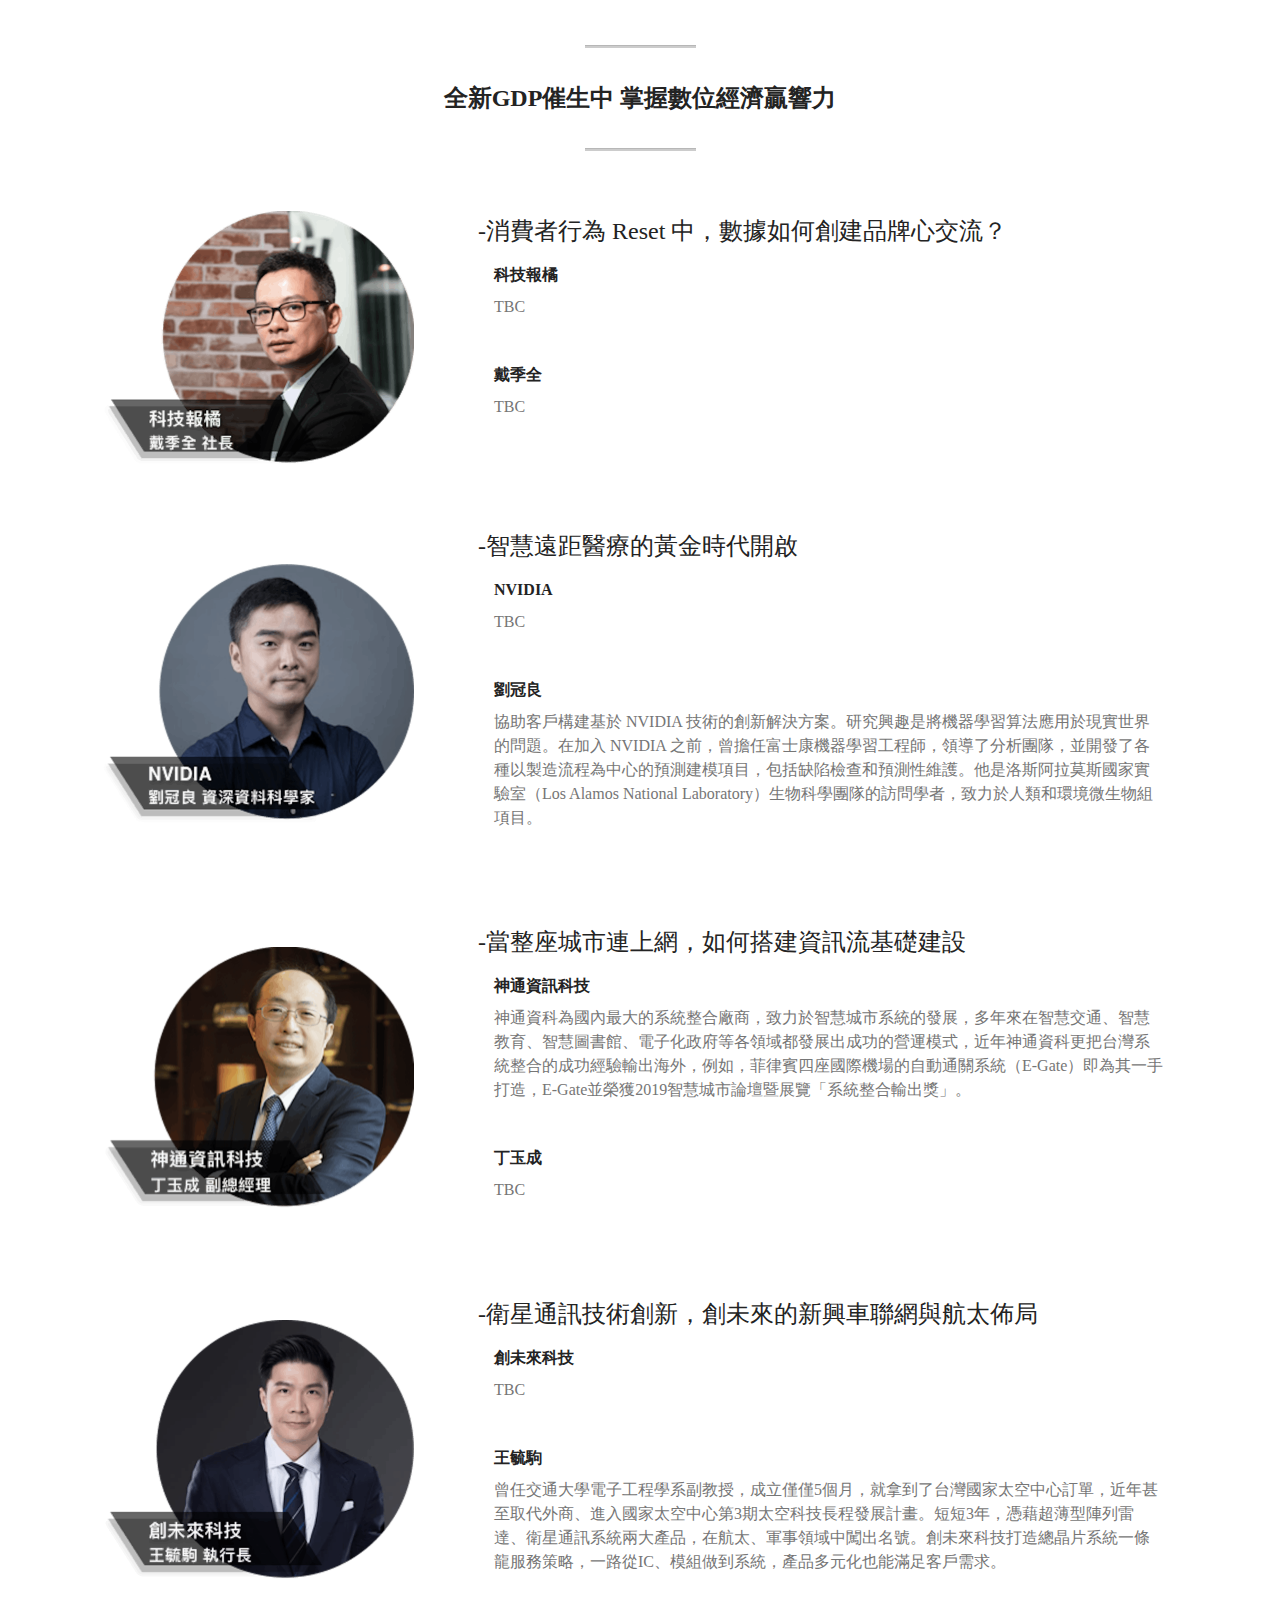
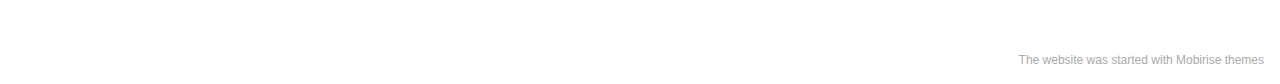
==== page2.html @ 88f6dbd6 "Add files via upload" ====
<!DOCTYPE html>
<html  >
<head>
  <!-- Site made with Mobirise Website Builder v5.2.0, https://mobirise.com -->
  <meta charset="UTF-8">
  <meta http-equiv="X-UA-Compatible" content="IE=edge">
  <meta name="generator" content="Mobirise v5.2.0, mobirise.com">
  <meta name="viewport" content="width=device-width, initial-scale=1, minimum-scale=1">
  <link rel="shortcut icon" href="assets/images/logo5.png" type="image/x-icon">
  <meta name="description" content="Site Creator Description">
  
  
  <title>出席講者</title>
  <link rel="stylesheet" href="assets/web/assets/mobirise-icons/mobirise-icons.css">
  <link rel="stylesheet" href="assets/bootstrap/css/bootstrap.min.css">
  <link rel="stylesheet" href="assets/bootstrap/css/bootstrap-grid.min.css">
  <link rel="stylesheet" href="assets/bootstrap/css/bootstrap-reboot.min.css">
  <link rel="stylesheet" href="assets/tether/tether.min.css">
  <link rel="stylesheet" href="assets/theme/css/style.css">
  <link href="assets/fonts/style.css" rel="stylesheet">
  <link rel="preload" as="style" href="assets/mobirise/css/mbr-additional.css"><link rel="stylesheet" href="assets/mobirise/css/mbr-additional.css" type="text/css">
  
  
  
  
</head>
<body>
  
  <section class="mbr-section article content9 cid-sx3MDpWF2F" id="content9-1g">
    
     

    <div class="container">
        <div class="inner-container" style="width: 100%;">
            <hr class="line" style="width: 10%;">
            <div class="section-text align-center mbr-fonts-style display-5"><strong>全新GDP催生中 </strong><strong>掌握數位經濟贏響力</strong></div>
            <hr class="line" style="width: 10%;">
        </div>
        </div>
</section>

<section class="features11 cid-sx3MDWb68j" id="features11-1h">

    

    

    <div class="container">   
        <div class="col-md-12">
            <div class="media-container-row">
                <div class="mbr-figure m-auto" style="width: 35%;">
                    <img src="assets/images/new-628x510.png" alt="Mobirise" title="">
                </div>
                <div class=" align-left aside-content">
                    <h2 class="mbr-title pt-2 mbr-fonts-style display-5">-消費者行為 Reset 中，數據如何創建品牌心交流？<br></h2>
                    <div class="mbr-section-text">
                        
                    </div>

                    <div class="block-content">
                        <div class="card p-3 pr-3">
                            <div class="media">
                                     
                                <div class="media-body">
                                    <h4 class="card-title mbr-fonts-style display-7"><strong>
                                        科技報橘</strong></h4>
                                </div>
                            </div>                

                            <div class="card-box">
                                <p class="block-text mbr-fonts-style display-7">TBC</p>
                            </div>
                        </div>

                        <div class="card p-3 pr-3">
                            <div class="media">
                                     
                                <div class="media-body">
                                    <h4 class="card-title mbr-fonts-style display-7"><strong>
                                        戴季全</strong></h4>
                                </div>
                            </div>                

                            <div class="card-box">
                                <p class="block-text mbr-fonts-style display-7">TBC
                                </p>
                            </div>
                        </div>
                    </div>
                </div>
            </div>
        </div> 
    </div>          
</section>

<section class="features11 cid-sx3N1kzjcY" id="features11-1i">

    

    

    <div class="container">   
        <div class="col-md-12">
            <div class="media-container-row">
                <div class="mbr-figure m-auto" style="width: 35%;">
                    <img src="assets/images/nvidia-new-628x520.png" alt="Mobirise" title="">
                </div>
                <div class=" align-left aside-content">
                    <h2 class="mbr-title pt-2 mbr-fonts-style display-5">-智慧遠距醫療的黃金時代開啟<br></h2>
                    <div class="mbr-section-text">
                        
                    </div>

                    <div class="block-content">
                        <div class="card p-3 pr-3">
                            <div class="media">
                                     
                                <div class="media-body">
                                    <h4 class="card-title mbr-fonts-style display-7"><strong>
                                        NVIDIA</strong></h4>
                                </div>
                            </div>                

                            <div class="card-box">
                                <p class="block-text mbr-fonts-style display-7">
                                   TBC 
                                </p>
                            </div>
                        </div>

                        <div class="card p-3 pr-3">
                            <div class="media">
                                     
                                <div class="media-body">
                                    <h4 class="card-title mbr-fonts-style display-7"><strong>
                                        劉冠良</strong></h4>
                                </div>
                            </div>                

                            <div class="card-box">
                                <p class="block-text mbr-fonts-style display-7">協助客戶構建基於 NVIDIA 技術的創新解決方案。研究興趣是將機器學習算法應用於現實世界的問題。在加入 NVIDIA 之前，曾擔任富士康機器學習工程師，領導了分析團隊，並開發了各種以製造流程為中心的預測建模項目，包括缺陷檢查和預測性維護。他是洛斯阿拉莫斯國家實驗室（Los Alamos National Laboratory）生物科學團隊的訪問學者，致力於人類和環境微生物組項目。
                                </p>
                            </div>
                        </div>
                    </div>
                </div>
            </div>
        </div> 
    </div>          
</section>

<section class="features11 cid-sx4oMm3Phi" id="features11-1q">

    

    

    <div class="container">   
        <div class="col-md-12">
            <div class="media-container-row">
                <div class="mbr-figure m-auto" style="width: 35%;">
                    <img src="assets/images/new-628x525.png" alt="Mobirise" title="">
                </div>
                <div class=" align-left aside-content">
                    <h2 class="mbr-title pt-2 mbr-fonts-style display-5">-當整座城市連上網，如何搭建資訊流基礎建設<br></h2>
                    <div class="mbr-section-text">
                        
                    </div>

                    <div class="block-content">
                        <div class="card p-3 pr-3">
                            <div class="media">
                                     
                                <div class="media-body">
                                    <h4 class="card-title mbr-fonts-style display-7"><strong>
                                        神通資訊科技</strong></h4>
                                </div>
                            </div>                

                            <div class="card-box">
                                <p class="block-text mbr-fonts-style display-7">
                                   神通資科為國內最大的系統整合廠商，致力於智慧城市系統的發展，多年來在智慧交通、智慧教育、智慧圖書館、電子化政府等各領域都發展出成功的營運模式，近年神通資科更把台灣系統整合的成功經驗輸出海外，例如，菲律賓四座國際機場的自動通關系統（E-Gate）即為其一手打造，E-Gate並榮獲2019智慧城市論壇暨展覽「系統整合輸出獎」。 
                                </p>
                            </div>
                        </div>

                        <div class="card p-3 pr-3">
                            <div class="media">
                                     
                                <div class="media-body">
                                    <h4 class="card-title mbr-fonts-style display-7"><strong>
                                        丁玉成</strong></h4>
                                </div>
                            </div>                

                            <div class="card-box">
                                <p class="block-text mbr-fonts-style display-7">TBC</p>
                            </div>
                        </div>
                    </div>
                </div>
            </div>
        </div> 
    </div>          
</section>

<section class="features11 cid-sx4oMMRqTe" id="features11-1r">

    

    

    <div class="container">   
        <div class="col-md-12">
            <div class="media-container-row">
                <div class="mbr-figure m-auto" style="width: 35%;">
                    <img src="assets/images/-new-628x519.png" alt="Mobirise" title="">
                </div>
                <div class=" align-left aside-content">
                    <h2 class="mbr-title pt-2 mbr-fonts-style display-5">-衛星通訊技術創新，創未來的新興車聯網與航太佈局<br></h2>
                    <div class="mbr-section-text">
                        
                    </div>

                    <div class="block-content">
                        <div class="card p-3 pr-3">
                            <div class="media">
                                     
                                <div class="media-body">
                                    <h4 class="card-title mbr-fonts-style display-7"><strong>
                                        創未來科技</strong></h4>
                                </div>
                            </div>                

                            <div class="card-box">
                                <p class="block-text mbr-fonts-style display-7">
                                   TBC</p>
                            </div>
                        </div>

                        <div class="card p-3 pr-3">
                            <div class="media">
                                     
                                <div class="media-body">
                                    <h4 class="card-title mbr-fonts-style display-7"><strong>
                                        王毓駒</strong></h4>
                                </div>
                            </div>                

                            <div class="card-box">
                                <p class="block-text mbr-fonts-style display-7">曾任交通大學電子工程學系副教授，成立僅僅5個月，就拿到了台灣國家太空中心訂單，近年甚至取代外商、進入國家太空中心第3期太空科技長程發展計畫。短短3年，憑藉超薄型陣列雷達、衛星通訊系統兩大產品，在航太、軍事領域中闖出名號。創未來科技打造總晶片系統一條龍服務策略，一路從IC、模組做到系統，產品多元化也能滿足客戶需求。
                                </p>
                            </div>
                        </div>
                    </div>
                </div>
            </div>
        </div> 
    </div>          
</section><section style="background-color: #fff; font-family: -apple-system, BlinkMacSystemFont, 'Segoe UI', 'Roboto', 'Helvetica Neue', Arial, sans-serif; color:#aaa; font-size:12px; padding: 0; align-items: center; display: flex;"><a href="https://mobirise.site/x" style="flex: 1 1; height: 3rem; padding-left: 1rem;"></a><p style="flex: 0 0 auto; margin:0; padding-right:1rem;"><a href="https://mobirise.site/r" style="color:#aaa;">The website</a> was started with Mobirise themes</p></section><script src="assets/web/assets/jquery/jquery.min.js"></script>  <script src="assets/popper/popper.min.js"></script>  <script src="assets/bootstrap/js/bootstrap.min.js"></script>  <script src="assets/tether/tether.min.js"></script>  <script src="assets/smoothscroll/smooth-scroll.js"></script>  <script src="assets/theme/js/script.js"></script>  
  
  
</body>
</html>
---- assets/web/assets/mobirise-icons/mobirise-icons.css ----
@font-face {
  font-family: 'MobiriseIcons';
  src:  url('mobirise-icons.eot?spat4u');
  src:  url('mobirise-icons.eot?spat4u#iefix') format('embedded-opentype'),
    url('mobirise-icons.ttf?spat4u') format('truetype'),
    url('mobirise-icons.woff?spat4u') format('woff'),
    url('mobirise-icons.svg?spat4u#MobiriseIcons') format('svg');
  font-weight: normal;
  font-style: normal;
  font-display: swap;
}

[class^="mbri-"], [class*=" mbri-"] {
  /* use !important to prevent issues with browser extensions that change fonts */
  font-family: MobiriseIcons !important;
  speak: none;
  font-style: normal;
  font-weight: normal;
  font-variant: normal;
  text-transform: none;
  line-height: 1;

  /* Better Font Rendering =========== */
  -webkit-font-smoothing: antialiased;
  -moz-osx-font-smoothing: grayscale;
}

.mbri-add-submenu:before {
  content: "\e900";
}
.mbri-alert:before {
  content: "\e901";
}
.mbri-align-center:before {
  content: "\e902";
}
.mbri-align-justify:before {
  content: "\e903";
}
.mbri-align-left:before {
  content: "\e904";
}
.mbri-align-right:before {
  content: "\e905";
}
.mbri-android:before {
  content: "\e906";
}
.mbri-apple:before {
  content: "\e907";
}
.mbri-arrow-down:before {
  content: "\e908";
}
.mbri-arrow-next:before {
  content: "\e909";
}
.mbri-arrow-prev:before {
  content: "\e90a";
}
.mbri-arrow-up:before {
  content: "\e90b";
}
.mbri-bold:before {
  content: "\e90c";
}
.mbri-bookmark:before {
  content: "\e90d";
}
.mbri-bootstrap:before {
  content: "\e90e";
}
.mbri-briefcase:before {
  content: "\e90f";
}
.mbri-browse:before {
  content: "\e910";
}
.mbri-bulleted-list:before {
  content: "\e911";
}
.mbri-calendar:before {
  content: "\e912";
}
.mbri-camera:before {
  content: "\e913";
}
.mbri-cart-add:before {
  content: "\e914";
}
.mbri-cart-full:before {
  content: "\e915";
}
.mbri-cash:before {
  content: "\e916";
}
.mbri-change-style:before {
  content: "\e917";
}
.mbri-chat:before {
  content: "\e918";
}
.mbri-clock:before {
  content: "\e919";
}
.mbri-close:before {
  content: "\e91a";
}
.mbri-cloud:before {
  content: "\e91b";
}
.mbri-code:before {
  content: "\e91c";
}
.mbri-contact-form:before {
  content: "\e91d";
}
.mbri-credit-card:before {
  content: "\e91e";
}
.mbri-cursor-click:before {
  content: "\e91f";
}
.mbri-cust-feedback:before {
  content: "\e920";
}
.mbri-database:before {
  content: "\e921";
}
.mbri-delivery:before {
  content: "\e922";
}
.mbri-desktop:before {
  content: "\e923";
}
.mbri-devices:before {
  content: "\e924";
}
.mbri-down:before {
  content: "\e925";
}
.mbri-download:before {
  content: "\e989";
}
.mbri-drag-n-drop:before {
  content: "\e927";
}
.mbri-drag-n-drop2:before {
  content: "\e928";
}
.mbri-edit:before {
  content: "\e929";
}
.mbri-edit2:before {
  content: "\e92a";
}
.mbri-error:before {
  content: "\e92b";
}
.mbri-extension:before {
  content: "\e92c";
}
.mbri-features:before {
  content: "\e92d";
}
.mbri-file:before {
  content: "\e92e";
}
.mbri-flag:before {
  content: "\e92f";
}
.mbri-folder:before {
  content: "\e930";
}
.mbri-gift:before {
  content: "\e931";
}
.mbri-github:before {
  content: "\e932";
}
.mbri-globe:before {
  content: "\e933";
}
.mbri-globe-2:before {
  content: "\e934";
}
.mbri-growing-chart:before {
  content: "\e935";
}
.mbri-hearth:before {
  content: "\e936";
}
.mbri-help:before {
  content: "\e937";
}
.mbri-home:before {
  content: "\e938";
}
.mbri-hot-cup:before {
  content: "\e939";
}
.mbri-idea:before {
  content: "\e93a";
}
.mbri-image-gallery:before {
  content: "\e93b";
}
.mbri-image-slider:before {
  content: "\e93c";
}
.mbri-info:before {
  content: "\e93d";
}
.mbri-italic:before {
  content: "\e93e";
}
.mbri-key:before {
  content: "\e93f";
}
.mbri-laptop:before {
  content: "\e940";
}
.mbri-layers:before {
  content: "\e941";
}
.mbri-left-right:before {
  content: "\e942";
}
.mbri-left:before {
  content: "\e943";
}
.mbri-letter:before {
  content: "\e944";
}
.mbri-like:before {
  content: "\e945";
}
.mbri-link:before {
  content: "\e946";
}
.mbri-lock:before {
  content: "\e947";
}
.mbri-login:before {
  content: "\e948";
}
.mbri-logout:before {
  content: "\e949";
}
.mbri-magic-stick:before {
  content: "\e94a";
}
.mbri-map-pin:before {
  content: "\e94b";
}
.mbri-menu:before {
  content: "\e94c";
}
.mbri-mobile:before {
  content: "\e94d";
}
.mbri-mobile2:before {
  content: "\e94e";
}
.mbri-mobirise:before {
  content: "\e94f";
}
.mbri-more-horizontal:before {
  content: "\e950";
}
.mbri-more-vertical:before {
  content: "\e951";
}
.mbri-music:before {
  content: "\e952";
}
.mbri-new-file:before {
  content: "\e953";
}
.mbri-numbered-list:before {
  content: "\e954";
}
.mbri-opened-folder:before {
  content: "\e955";
}
.mbri-pages:before {
  content: "\e956";
}
.mbri-paper-plane:before {
  content: "\e957";
}
.mbri-paperclip:before {
  content: "\e958";
}
.mbri-photo:before {
  content: "\e959";
}
.mbri-photos:before {
  content: "\e95a";
}
.mbri-pin:before {
  content: "\e95b";
}
.mbri-play:before {
  content: "\e95c";
}
.mbri-plus:before {
  content: "\e95d";
}
.mbri-preview:before {
  content: "\e95e";
}
.mbri-print:before {
  content: "\e95f";
}
.mbri-protect:before {
  content: "\e960";
}
.mbri-question:before {
  content: "\e961";
}
.mbri-quote-left:before {
  content: "\e962";
}
.mbri-quote-right:before {
  content: "\e963";
}
.mbri-refresh:before {
  content: "\e964";
}
.mbri-responsive:before {
  content: "\e965";
}
.mbri-right:before {
  content: "\e966";
}
.mbri-rocket:before {
  content: "\e967";
}
.mbri-sad-face:before {
  content: "\e968";
}
.mbri-sale:before {
  content: "\e969";
}
.mbri-save:before {
  content: "\e96a";
}
.mbri-search:before {
  content: "\e96b";
}
.mbri-setting:before {
  content: "\e96c";
}
.mbri-setting2:before {
  content: "\e96d";
}
.mbri-setting3:before {
  content: "\e96e";
}
.mbri-share:before {
  content: "\e96f";
}
.mbri-shopping-bag:before {
  content: "\e970";
}
.mbri-shopping-basket:before {
  content: "\e971";
}
.mbri-shopping-cart:before {
  content: "\e972";
}
.mbri-sites:before {
  content: "\e973";
}
.mbri-smile-face:before {
  content: "\e974";
}
.mbri-speed:before {
  content: "\e975";
}
.mbri-star:before {
  content: "\e976";
}
.mbri-success:before {
  content: "\e977";
}
.mbri-sun:before {
  content: "\e978";
}
.mbri-sun2:before {
  content: "\e979";
}
.mbri-tablet:before {
  content: "\e97a";
}
.mbri-tablet-vertical:before {
  content: "\e97b";
}
.mbri-target:before {
  content: "\e97c";
}
.mbri-timer:before {
  content: "\e97d";
}
.mbri-to-ftp:before {
  content: "\e97e";
}
.mbri-to-local-drive:before {
  content: "\e97f";
}
.mbri-touch-swipe:before {
  content: "\e980";
}
.mbri-touch:before {
  content: "\e981";
}
.mbri-trash:before {
  content: "\e982";
}
.mbri-underline:before {
  content: "\e983";
}
.mbri-unlink:before {
  content: "\e984";
}
.mbri-unlock:before {
  content: "\e985";
}
.mbri-up-down:before {
  content: "\e986";
}
.mbri-up:before {
  content: "\e987";
}
.mbri-update:before {
  content: "\e988";
}
.mbri-upload:before {
 content: "\e926"; 
}
.mbri-user:before {
  content: "\e98a";
}
.mbri-user2:before {
  content: "\e98b";
}
.mbri-users:before {
  content: "\e98c";
}
.mbri-video:before {
  content: "\e98d";
}
.mbri-video-play:before {
  content: "\e98e";
}
.mbri-watch:before {
  content: "\e98f";
}
.mbri-website-theme:before {
  content: "\e990";
}
.mbri-wifi:before {
  content: "\e991";
}
.mbri-windows:before {
  content: "\e992";
}
.mbri-zoom-out:before {
  content: "\e993";
}
.mbri-redo:before {
  content: "\e994";
}
.mbri-undo:before {
  content: "\e995";
}
---- assets/theme/css/style.css ----
/*!
 * Mobirise v4 theme (https://mobirise.com/)
 * Copyright 2017 Mobirise
 */
section {
  background-color: #eeeeee;
}

.form-control:focus {
  box-shadow: none;
}

:focus {
  outline: none;
}

body {
  font-style: normal;
  line-height: 1.5;
}

section,
.container,
.container-fluid {
  position: relative;
  word-wrap: break-word;
}

a.mbr-iconfont:hover {
  text-decoration: none;
}

.article .lead p,
.article .lead ul,
.article .lead ol,
.article .lead pre,
.article .lead blockquote {
  margin-bottom: 0;
}

ul,
ol,
pre,
blockquote {
  margin-bottom: 2.3125rem;
}

pre {
  background: #f4f4f4;
  padding: 10px 24px;
  white-space: pre-wrap;
}

.inactive {
  -webkit-user-select: none;
  -moz-user-select: none;
  -ms-user-select: none;
  user-select: none;
  pointer-events: none;
  -webkit-user-drag: none;
  user-drag: none;
}

.mbr-section__comments .row {
  justify-content: center;
  -webkit-justify-content: center;
}

a {
  font-style: normal;
  font-weight: 400;
  cursor: pointer;
}

a, a:hover {
  text-decoration: none;
}

figure {
  margin-bottom: 0;
}

body {
  color: #232323;
}

h1,
h2,
h3,
h4,
h5,
h6,
.h1,
.h2,
.h3,
.h4,
.h5,
.h6,
.display-1,
.display-2,
.display-3,
.display-4 {
  line-height: 1;
  word-break: break-word;
  word-wrap: break-word;
}

.mbr-section-title {
  font-style: normal;
  line-height: 1.2;
}

.mbr-section-subtitle {
  line-height: 1.3;
}

.mbr-text {
  font-style: normal;
  line-height: 1.6;
}

b,
strong {
  font-weight: bold;
}

blockquote {
  padding: 10px 0 10px 20px;
  position: relative;
  border-left: 2px solid;
  border-color: #ff3366;
}

input:-webkit-autofill, input:-webkit-autofill:hover, input:-webkit-autofill:focus, input:-webkit-autofill:active {
  transition-delay: 9999s;
  transition-property: background-color, color;
}

textarea[type='hidden'] {
  display: none;
}

body {
  position: relative;
}

section {
  background-position: 50% 50%;
  background-repeat: no-repeat;
  background-size: cover;
}

section .mbr-background-video,
section .mbr-background-video-preview {
  position: absolute;
  bottom: 0;
  left: 0;
  right: 0;
  top: 0;
}

.hidden {
  visibility: hidden;
}

.mbr-z-index20 {
  z-index: 20;
}

/*! Base colors */
.mbr-white {
  color: #ffffff;
}

.mbr-black {
  color: #000000;
}

.mbr-bg-white {
  background-color: #ffffff;
}

.mbr-bg-black {
  background-color: #000000;
}

/*! Text-aligns */
.align-left {
  text-align: left;
}

.align-center {
  text-align: center;
}

.align-right {
  text-align: right;
}

@media (max-width: 767px) {
  .align-left,
  .align-center,
  .align-right,
  .mbr-section-btn,
  .mbr-section-title {
    text-align: center;
  }
}

/*! Font-weight  */
.mbr-light {
  font-weight: 300;
}

.mbr-regular {
  font-weight: 400;
}

.mbr-semibold {
  font-weight: 500;
}

.mbr-bold {
  font-weight: 700;
}

/*! Media  */
.media-size-item {
  -moz-flex: 1 1 auto;
  -o-flex: 1 1 auto;
  flex: 1 1 auto;
}

.media-content {
  flex-basis: 100%;
}

.media-container-row {
  display: flex;
  flex-direction: row;
  flex-wrap: wrap;
  justify-content: center;
  align-content: center;
  align-items: start;
}

.media-container-row .media-size-item {
  width: 400px;
}

.media-container-column {
  display: flex;
  flex-direction: column;
  flex-wrap: wrap;
  justify-content: center;
  align-content: center;
  align-items: stretch;
}

.media-container-column > * {
  width: 100%;
}

@media (min-width: 992px) {
  .media-container-row {
    flex-wrap: nowrap;
  }
}

figure {
  overflow: hidden;
}

figure[mbr-media-size] {
  transition: width 0.1s;
}

.mbr-figure img,
.mbr-figure iframe {
  display: block;
  width: 100%;
}

.card {
  background-color: transparent;
  border: none;
}

.card-box {
  width: 100%;
}

.card-img {
  text-align: center;
  flex-shrink: 0;
  -webkit-flex-shrink: 0;
}

.media {
  max-width: 100%;
  margin: 0 auto;
}

.mbr-figure {
  -ms-grid-row-align: center;
  align-self: center;
}

.media-container > div {
  max-width: 100%;
}

.mbr-figure img,
.card-img img {
  width: 100%;
}

@media (max-width: 991px) {
  .media-size-item {
    width: auto !important;
  }
  .media {
    width: auto;
  }
  .mbr-figure {
    width: 100% !important;
  }
}

/*! Buttons */
.btn {
  font-weight: 500;
  border-width: 2px;
  font-style: normal;
  letter-spacing: 1px;
  margin: .4rem .8rem;
  white-space: normal;
  transition: all .3s ease-in-out;
  display: inline-flex;
  align-items: center;
  justify-content: center;
  word-break: break-word;
  -webkit-align-items: center;
  -webkit-justify-content: center;
  display: -webkit-inline-flex;
}

.btn-sm {
  font-weight: 500;
  letter-spacing: 1px;
  transition: all .3s ease-in-out;
}

.btn-md {
  font-weight: 500;
  letter-spacing: 1px;
  margin: .4rem .8rem !important;
  transition: all .3s ease-in-out;
}

.btn-lg {
  font-weight: 500;
  letter-spacing: 1px;
  margin: .4rem .8rem !important;
  transition: all .3s ease-in-out;
}

.mbr-section-btn {
  margin-left: -0.25rem;
  margin-right: -0.25rem;
  font-size: 0;
}

nav .mbr-section-btn {
  margin-left: 0rem;
  margin-right: 0rem;
}

.btn-form {
  border-radius: 0;
}

.btn-form:hover {
  cursor: pointer;
}

/*! Btn icon margin */
.btn .mbr-iconfont,
.btn.btn-sm .mbr-iconfont {
  cursor: pointer;
  margin-right: 0.5rem;
}

.btn.btn-md .mbr-iconfont,
.btn.btn-md .mbr-iconfont {
  margin-right: 0.8rem;
}

.mbr-regular {
  font-weight: 400;
}

.mbr-semibold {
  font-weight: 500;
}

.mbr-bold {
  font-weight: 700;
}

[type='submit'] {
  -webkit-appearance: none;
}

/*! Full-screen */
.mbr-fullscreen .mbr-overlay {
  min-height: 100vh;
}

.mbr-fullscreen {
  display: flex;
  display: -moz-flex;
  display: -ms-flex;
  display: -o-flex;
  align-items: center;
  -webkit-align-items: center;
  min-height: 100vh;
  padding-top: 3rem;
  padding-bottom: 3rem;
}

/*! Map */
.map {
  height: 25rem;
  position: relative;
}

.map iframe {
  width: 100%;
  height: 100%;
}

.mbr-overlay {
  background-color: #000;
  bottom: 0;
  left: 0;
  opacity: .5;
  position: absolute;
  right: 0;
  top: 0;
  z-index: 0;
  pointer-events: none;
}

/* Form */
blockquote {
  font-style: italic;
  padding: 10px 0 10px 20px;
  font-size: 1.09rem;
  position: relative;
  border-width: 3px;
}

.form-control {
  background-color: #f5f5f5;
  box-shadow: none;
  color: #565656;
  line-height: 1.43;
  min-height: 3.5em;
  padding: 1.07em .5em;
}

.form-control, .form-control:focus {
  border: 1px solid #e8e8e8;
}

.form-active .form-control:invalid {
  border-color: red;
}

.form-control-label {
  position: relative;
  cursor: pointer;
  margin-bottom: .357em;
  padding: 0;
}

.alert {
  color: #ffffff;
  border-radius: 0;
  border: 0;
  font-size: .875rem;
  line-height: 1.5;
  margin-bottom: 1.875rem;
  padding: 1.25rem;
  position: relative;
}

.alert.alert-form::after {
  background-color: inherit;
  bottom: -7px;
  content: "";
  display: block;
  height: 14px;
  left: 50%;
  margin-left: -7px;
  position: absolute;
  transform: rotate(45deg);
  width: 14px;
  -webkit-transform: rotate(45deg);
}

.form-asterisk {
  font-family: initial;
  position: absolute;
  top: -2px;
  font-weight: normal;
}

/*! Scroll to top arrow */
#scrollToTop a i:before {
  content: '';
  position: absolute;
  height: 40%;
  top: 25%;
  background: #fff;
  width: 2px;
  left: calc(50% - 1px);
}

#scrollToTop a i:after {
  content: '';
  position: absolute;
  display: block;
  border-top: 2px solid #fff;
  border-right: 2px solid #fff;
  width: 40%;
  height: 40%;
  left: 30%;
  bottom: 30%;
  transform: rotate(135deg);
  -webkit-transform: rotate(135deg);
}

.mbr-arrow-up {
  bottom: 25px;
  right: 90px;
  position: fixed;
  text-align: right;
  z-index: 5000;
  color: #ffffff;
  font-size: 32px;
  transform: rotate(180deg);
  -webkit-transform: rotate(180deg);
}

.mbr-arrow-up a {
  background: rgba(0, 0, 0, 0.2);
  border-radius: 3px;
  color: #fff;
  display: inline-block;
  height: 60px;
  width: 60px;
  outline-style: none !important;
  position: relative;
  text-decoration: none;
  transition: all 0.3s ease-in-out;
  cursor: pointer;
  text-align: center;
}

.mbr-arrow-up a:hover {
  background-color: rgba(0, 0, 0, 0.4);
}

.mbr-arrow-up a i {
  line-height: 60px;
}

.mbr-arrow-up-icon {
  display: block;
  color: #fff;
}

.mbr-arrow-up-icon::before {
  content: '\203a';
  display: inline-block;
  font-family: serif;
  font-size: 32px;
  line-height: 1;
  font-style: normal;
  position: relative;
  top: 6px;
  left: -4px;
  -webkit-transform: rotate(-90deg);
  transform: rotate(-90deg);
}

/*! Arrow Down */
.mbr-arrow {
  position: absolute;
  bottom: 45px;
  left: 50%;
  width: 60px;
  height: 60px;
  cursor: pointer;
  background-color: rgba(80, 80, 80, 0.5);
  border-radius: 50%;
  -webkit-transform: translateX(-50%);
  transform: translateX(-50%);
}

.mbr-arrow > a {
  display: inline-block;
  text-decoration: none;
  outline-style: none;
  -webkit-animation: arrowdown 1.7s ease-in-out infinite;
  animation: arrowdown 1.7s ease-in-out infinite;
}

.mbr-arrow > a > i {
  position: absolute;
  top: -2px;
  left: 15px;
  font-size: 2rem;
}

@keyframes arrowdown {
  0% {
    transform: translateY(0px);
    -webkit-transform: translateY(0px);
  }
  50% {
    transform: translateY(-5px);
    -webkit-transform: translateY(-5px);
  }
  100% {
    transform: translateY(0px);
    -webkit-transform: translateY(0px);
  }
}

@-webkit-keyframes arrowdown {
  0% {
    transform: translateY(0px);
    -webkit-transform: translateY(0px);
  }
  50% {
    transform: translateY(-5px);
    -webkit-transform: translateY(-5px);
  }
  100% {
    transform: translateY(0px);
    -webkit-transform: translateY(0px);
  }
}

@media (max-width: 500px) {
  .mbr-arrow-up {
    left: 50%;
    right: auto;
    transform: translateX(-50%) rotate(180deg);
    -webkit-transform: translateX(-50%) rotate(180deg);
  }
}

/*Gradients animation*/
@keyframes gradient-animation {
  from {
    background-position: 0% 100%;
    -webkit-animation-timing-function: ease-in-out;
            animation-timing-function: ease-in-out;
  }
  to {
    background-position: 100% 0%;
    -webkit-animation-timing-function: ease-in-out;
            animation-timing-function: ease-in-out;
  }
}

@-webkit-keyframes gradient-animation {
  from {
    background-position: 0% 100%;
    -webkit-animation-timing-function: ease-in-out;
            animation-timing-function: ease-in-out;
  }
  to {
    background-position: 100% 0%;
    -webkit-animation-timing-function: ease-in-out;
            animation-timing-function: ease-in-out;
  }
}

.bg-gradient {
  background-size: 200% 200%;
  animation: gradient-animation 5s infinite alternate;
  -webkit-animation: gradient-animation 5s infinite alternate;
}

.menu .navbar-brand {
  display: -webkit-flex;
}

.menu .navbar-brand span {
  display: flex;
  display: -webkit-flex;
}

.menu .navbar-brand .navbar-caption-wrap {
  display: -webkit-flex;
}

.menu .navbar-brand .navbar-logo img {
  display: -webkit-flex;
}

@media (min-width: 768px) and (max-width: 1023px) {
  .menu .navbar-toggleable-sm .navbar-nav {
    display: -ms-flexbox;
  }
}

@media (max-width: 1023px) {
  .menu .navbar-collapse {
    max-height: 93.5vh;
  }
  .menu .navbar-collapse.show {
    overflow: auto;
  }
}

@media (min-width: 1024px) {
  .menu .navbar-nav.nav-dropdown {
    display: -webkit-flex;
  }
  .menu .navbar-toggleable-sm .navbar-collapse {
    display: -webkit-flex !important;
  }
  .menu .collapsed .navbar-collapse {
    max-height: 93.5vh;
  }
  .menu .collapsed .navbar-collapse.show {
    overflow: auto;
  }
}

@media (max-width: 767px) {
  .menu .navbar-collapse {
    max-height: 80vh;
  }
}

/* Others*/
.note-check a[data-value=Rubik] {
  font-style: normal;
}

.mbr-arrow a {
  color: #ffffff;
}

@media (max-width: 767px) {
  .mbr-arrow {
    display: none;
  }
}

.navbar {
  display: -webkit-flex;
  -webkit-flex-wrap: wrap;
  -webkit-align-items: center;
  -webkit-justify-content: space-between;
}

.navbar-collapse {
  -webkit-flex-basis: 100%;
  -webkit-flex-grow: 1;
  -webkit-align-items: center;
}

.nav-dropdown .link {
  padding: 0.667em 1.667em !important;
  margin: 0 !important;
}

.nav {
  display: -webkit-flex;
  -webkit-flex-wrap: wrap;
}

.row {
  display: -webkit-flex;
  -webkit-flex-wrap: wrap;
}

.justify-content-center {
  -webkit-justify-content: center;
}

.form-inline {
  display: -webkit-flex;
  -webkit-align-items: center;
}

.card-wrapper {
  -webkit-flex: 1;
}

.carousel-control {
  z-index: 10;
  display: -webkit-flex;
  -webkit-align-items: center;
  -webkit-justify-content: center;
}

.carousel-controls {
  display: -webkit-flex;
}

.media {
  display: -webkit-flex;
}

.form-group:focus {
  outline: none;
}

.jq-selectbox__select {
  padding: 1.07em 0.5em;
  position: absolute;
  top: 0;
  left: 0;
  width: 100%;
}

.jq-selectbox__dropdown {
  position: absolute;
  top: 100%;
  left: 0 !important;
  width: 100% !important;
}

.jq-selectbox__trigger-arrow {
  -webkit-transform: translateY(-50%);
          transform: translateY(-50%);
}

.jq-selectbox li {
  padding: 1.07em 0.5em;
}

input[type='range'] {
  padding-left: 0 !important;
  padding-right: 0 !important;
}

.modal-dialog,
.modal-content {
  height: 100%;
}

.modal-dialog .carousel-inner {
  height: calc(100vh - 1.75rem);
}

@media (max-width: 575px) {
  .modal-dialog .carousel-inner {
    height: calc(100vh - 1rem);
  }
}

.carousel-item {
  text-align: center;
}

.carousel-item img {
  margin: auto;
}

.navbar-toggler {
  align-self: flex-start;
  padding: 0.25rem 0.75rem;
  font-size: 1.25rem;
  line-height: 1;
  background: transparent;
  border: 1px solid transparent;
  border-radius: 0.25rem;
}

.navbar-toggler:focus,
.navbar-toggler:hover {
  text-decoration: none;
}

.navbar-toggler-icon {
  display: inline-block;
  width: 1.5em;
  height: 1.5em;
  vertical-align: middle;
  content: '';
  background: no-repeat center center;
  background-size: 100% 100%;
}

.navbar-toggler-left {
  position: absolute;
  left: 1rem;
}

.navbar-toggler-right {
  position: absolute;
  right: 1rem;
}

@media (max-width: 575px) {
  .navbar-toggleable .navbar-nav .dropdown-menu {
    position: static;
    float: none;
  }
  .navbar-toggleable > .container {
    padding-right: 0;
    padding-left: 0;
  }
}

@media (min-width: 576px) {
  .navbar-toggleable {
    flex-direction: row;
    flex-wrap: nowrap;
    align-items: center;
  }
  .navbar-toggleable .navbar-nav {
    flex-direction: row;
  }
  .navbar-toggleable .navbar-nav .nav-link {
    padding-right: 0.5rem;
    padding-left: 0.5rem;
  }
  .navbar-toggleable > .container {
    display: flex;
    flex-wrap: nowrap;
    align-items: center;
  }
  .navbar-toggleable .navbar-collapse {
    display: flex !important;
    width: 100%;
  }
  .navbar-toggleable .navbar-toggler {
    display: none;
  }
}

@media (max-width: 767px) {
  .navbar-toggleable-sm .navbar-nav .dropdown-menu {
    position: static;
    float: none;
  }
  .navbar-toggleable-sm > .container {
    padding-right: 0;
    padding-left: 0;
  }
}

@media (min-width: 768px) {
  .navbar-toggleable-sm {
    flex-direction: row;
    flex-wrap: nowrap;
    align-items: center;
  }
  .navbar-toggleable-sm .navbar-nav {
    flex-direction: row;
  }
  .navbar-toggleable-sm .navbar-nav .nav-link {
    padding-right: 0.5rem;
    padding-left: 0.5rem;
  }
  .navbar-toggleable-sm > .container {
    display: flex;
    flex-wrap: nowrap;
    align-items: center;
  }
  .navbar-toggleable-sm .navbar-collapse {
    display: none;
    width: 100%;
  }
  .navbar-toggleable-sm .navbar-toggler {
    display: none;
  }
}

@media (max-width: 1023px) {
  .navbar-toggleable-md .navbar-nav .dropdown-menu {
    position: static;
    float: none;
  }
  .navbar-toggleable-md > .container {
    padding-right: 0;
    padding-left: 0;
  }
}

@media (min-width: 1024px) {
  .navbar-toggleable-md {
    flex-direction: row;
    flex-wrap: nowrap;
    align-items: center;
  }
  .navbar-toggleable-md .navbar-nav {
    flex-direction: row;
  }
  .navbar-toggleable-md .navbar-nav .nav-link {
    padding-right: 0.5rem;
    padding-left: 0.5rem;
  }
  .navbar-toggleable-md > .container {
    display: flex;
    flex-wrap: nowrap;
    align-items: center;
  }
  .navbar-toggleable-md .navbar-collapse {
    display: flex !important;
    width: 100%;
  }
  .navbar-toggleable-md .navbar-toggler {
    display: none;
  }
}

@media (max-width: 1199px) {
  .navbar-toggleable-lg .navbar-nav .dropdown-menu {
    position: static;
    float: none;
  }
  .navbar-toggleable-lg > .container {
    padding-right: 0;
    padding-left: 0;
  }
}

@media (min-width: 1200px) {
  .navbar-toggleable-lg {
    flex-direction: row;
    flex-wrap: nowrap;
    align-items: center;
  }
  .navbar-toggleable-lg .navbar-nav {
    flex-direction: row;
  }
  .navbar-toggleable-lg .navbar-nav .nav-link {
    padding-right: 0.5rem;
    padding-left: 0.5rem;
  }
  .navbar-toggleable-lg > .container {
    display: flex;
    flex-wrap: nowrap;
    align-items: center;
  }
  .navbar-toggleable-lg .navbar-collapse {
    display: flex !important;
    width: 100%;
  }
  .navbar-toggleable-lg .navbar-toggler {
    display: none;
  }
}

.navbar-toggleable-xl {
  flex-direction: row;
  flex-wrap: nowrap;
  align-items: center;
}

.navbar-toggleable-xl .navbar-nav .dropdown-menu {
  position: static;
  float: none;
}

.navbar-toggleable-xl > .container {
  padding-right: 0;
  padding-left: 0;
}

.navbar-toggleable-xl .navbar-nav {
  flex-direction: row;
}

.navbar-toggleable-xl .navbar-nav .nav-link {
  padding-right: 0.5rem;
  padding-left: 0.5rem;
}

.navbar-toggleable-xl > .container {
  display: flex;
  flex-wrap: nowrap;
  align-items: center;
}

.navbar-toggleable-xl .navbar-collapse {
  display: flex !important;
  width: 100%;
}

.navbar-toggleable-xl .navbar-toggler {
  display: none;
}

.card-img {
  width: auto;
}

.menu .navbar.collapsed:not(.beta-menu) {
  flex-direction: column;
}

.carousel-item.active,
.carousel-item-next,
.carousel-item-prev {
  display: flex;
}

.note-air-layout .dropup .dropdown-menu,
.note-air-layout .navbar-fixed-bottom .dropdown .dropdown-menu {
  bottom: initial !important;
}

html,
body {
  height: auto;
  min-height: 100vh;
}

.dropup .dropdown-toggle::after {
  display: none;
}
.engine {
	position: absolute;
	text-indent: -2400px;
	text-align: center;
	padding: 0;
	top: 0;
	left: -2400px;
}
---- assets/fonts/style.css ----
@font-face {
   font-family: 'MSJHBD';
   font-display: swap;
   src: url('MSJHBD/font.ttf');
}
---- assets/mobirise/css/mbr-additional.css ----
body {
  font-family: Rubik;
}
.display-1 {
  font-family: 'MSJHBD';
  font-size: 4.25rem;
  font-display: swap;
}
.display-1 > .mbr-iconfont {
  font-size: 6.8rem;
}
.display-2 {
  font-family: 'MSJHBD';
  font-size: 3rem;
  font-display: swap;
}
.display-2 > .mbr-iconfont {
  font-size: 4.8rem;
}
.display-4 {
  font-family: 'MSJHBD';
  font-size: 1rem;
  font-display: swap;
}
.display-4 > .mbr-iconfont {
  font-size: 1.6rem;
}
.display-5 {
  font-family: 'MSJHBD';
  font-size: 1.5rem;
  font-display: swap;
}
.display-5 > .mbr-iconfont {
  font-size: 2.4rem;
}
.display-7 {
  font-family: 'MSJHBD';
  font-size: 1rem;
  font-display: swap;
}
.display-7 > .mbr-iconfont {
  font-size: 1.6rem;
}
/* ---- Fluid typography for mobile devices ---- */
/* 1.4 - font scale ratio ( bootstrap == 1.42857 ) */
/* 100vw - current viewport width */
/* (48 - 20)  48 == 48rem == 768px, 20 == 20rem == 320px(minimal supported viewport) */
/* 0.65 - min scale variable, may vary */
@media (max-width: 768px) {
  .display-1 {
    font-size: 3.4rem;
    font-size: calc( 2.1374999999999997rem + (4.25 - 2.1374999999999997) * ((100vw - 20rem) / (48 - 20)));
    line-height: calc( 1.4 * (2.1374999999999997rem + (4.25 - 2.1374999999999997) * ((100vw - 20rem) / (48 - 20))));
  }
  .display-2 {
    font-size: 2.4rem;
    font-size: calc( 1.7rem + (3 - 1.7) * ((100vw - 20rem) / (48 - 20)));
    line-height: calc( 1.4 * (1.7rem + (3 - 1.7) * ((100vw - 20rem) / (48 - 20))));
  }
  .display-4 {
    font-size: 0.8rem;
    font-size: calc( 1rem + (1 - 1) * ((100vw - 20rem) / (48 - 20)));
    line-height: calc( 1.4 * (1rem + (1 - 1) * ((100vw - 20rem) / (48 - 20))));
  }
  .display-5 {
    font-size: 1.2rem;
    font-size: calc( 1.175rem + (1.5 - 1.175) * ((100vw - 20rem) / (48 - 20)));
    line-height: calc( 1.4 * (1.175rem + (1.5 - 1.175) * ((100vw - 20rem) / (48 - 20))));
  }
}
/* Buttons */
.btn {
  padding: 1rem 3rem;
  border-radius: 3px;
}
.btn-sm {
  padding: 0.6rem 1.5rem;
  border-radius: 3px;
}
.btn-md {
  padding: 1rem 3rem;
  border-radius: 3px;
}
.btn-lg {
  padding: 1.2rem 3.2rem;
  border-radius: 3px;
}
.bg-primary {
  background-color: #149dcc !important;
}
.bg-success {
  background-color: #f7ed4a !important;
}
.bg-info {
  background-color: #82786e !important;
}
.bg-warning {
  background-color: #879a9f !important;
}
.bg-danger {
  background-color: #b1a374 !important;
}
.btn-primary,
.btn-primary:active {
  background-color: #149dcc !important;
  border-color: #149dcc !important;
  color: #ffffff !important;
}
.btn-primary:hover,
.btn-primary:focus,
.btn-primary.focus,
.btn-primary.active {
  color: #ffffff !important;
  background-color: #0d6786 !important;
  border-color: #0d6786 !important;
}
.btn-primary.disabled,
.btn-primary:disabled {
  color: #ffffff !important;
  background-color: #0d6786 !important;
  border-color: #0d6786 !important;
}
.btn-secondary,
.btn-secondary:active {
  background-color: #ff3366 !important;
  border-color: #ff3366 !important;
  color: #ffffff !important;
}
.btn-secondary:hover,
.btn-secondary:focus,
.btn-secondary.focus,
.btn-secondary.active {
  color: #ffffff !important;
  background-color: #e50039 !important;
  border-color: #e50039 !important;
}
.btn-secondary.disabled,
.btn-secondary:disabled {
  color: #ffffff !important;
  background-color: #e50039 !important;
  border-color: #e50039 !important;
}
.btn-info,
.btn-info:active {
  background-color: #82786e !important;
  border-color: #82786e !important;
  color: #ffffff !important;
}
.btn-info:hover,
.btn-info:focus,
.btn-info.focus,
.btn-info.active {
  color: #ffffff !important;
  background-color: #59524b !important;
  border-color: #59524b !important;
}
.btn-info.disabled,
.btn-info:disabled {
  color: #ffffff !important;
  background-color: #59524b !important;
  border-color: #59524b !important;
}
.btn-success,
.btn-success:active {
  background-color: #f7ed4a !important;
  border-color: #f7ed4a !important;
  color: #3f3c03 !important;
}
.btn-success:hover,
.btn-success:focus,
.btn-success.focus,
.btn-success.active {
  color: #3f3c03 !important;
  background-color: #eadd0a !important;
  border-color: #eadd0a !important;
}
.btn-success.disabled,
.btn-success:disabled {
  color: #3f3c03 !important;
  background-color: #eadd0a !important;
  border-color: #eadd0a !important;
}
.btn-warning,
.btn-warning:active {
  background-color: #879a9f !important;
  border-color: #879a9f !important;
  color: #ffffff !important;
}
.btn-warning:hover,
.btn-warning:focus,
.btn-warning.focus,
.btn-warning.active {
  color: #ffffff !important;
  background-color: #617479 !important;
  border-color: #617479 !important;
}
.btn-warning.disabled,
.btn-warning:disabled {
  color: #ffffff !important;
  background-color: #617479 !important;
  border-color: #617479 !important;
}
.btn-danger,
.btn-danger:active {
  background-color: #b1a374 !important;
  border-color: #b1a374 !important;
  color: #ffffff !important;
}
.btn-danger:hover,
.btn-danger:focus,
.btn-danger.focus,
.btn-danger.active {
  color: #ffffff !important;
  background-color: #8b7d4e !important;
  border-color: #8b7d4e !important;
}
.btn-danger.disabled,
.btn-danger:disabled {
  color: #ffffff !important;
  background-color: #8b7d4e !important;
  border-color: #8b7d4e !important;
}
.btn-white {
  color: #333333 !important;
}
.btn-white,
.btn-white:active {
  background-color: #ffffff !important;
  border-color: #ffffff !important;
  color: #808080 !important;
}
.btn-white:hover,
.btn-white:focus,
.btn-white.focus,
.btn-white.active {
  color: #808080 !important;
  background-color: #d9d9d9 !important;
  border-color: #d9d9d9 !important;
}
.btn-white.disabled,
.btn-white:disabled {
  color: #808080 !important;
  background-color: #d9d9d9 !important;
  border-color: #d9d9d9 !important;
}
.btn-black,
.btn-black:active {
  background-color: #333333 !important;
  border-color: #333333 !important;
  color: #ffffff !important;
}
.btn-black:hover,
.btn-black:focus,
.btn-black.focus,
.btn-black.active {
  color: #ffffff !important;
  background-color: #0d0d0d !important;
  border-color: #0d0d0d !important;
}
.btn-black.disabled,
.btn-black:disabled {
  color: #ffffff !important;
  background-color: #0d0d0d !important;
  border-color: #0d0d0d !important;
}
.btn-primary-outline,
.btn-primary-outline:active {
  background: none;
  border-color: #0b566f;
  color: #0b566f;
}
.btn-primary-outline:hover,
.btn-primary-outline:focus,
.btn-primary-outline.focus,
.btn-primary-outline.active {
  color: #ffffff;
  background-color: #149dcc;
  border-color: #149dcc;
}
.btn-primary-outline.disabled,
.btn-primary-outline:disabled {
  color: #ffffff !important;
  background-color: #149dcc !important;
  border-color: #149dcc !important;
}
.btn-secondary-outline,
.btn-secondary-outline:active {
  background: none;
  border-color: #cc0033;
  color: #cc0033;
}
.btn-secondary-outline:hover,
.btn-secondary-outline:focus,
.btn-secondary-outline.focus,
.btn-secondary-outline.active {
  color: #ffffff;
  background-color: #ff3366;
  border-color: #ff3366;
}
.btn-secondary-outline.disabled,
.btn-secondary-outline:disabled {
  color: #ffffff !important;
  background-color: #ff3366 !important;
  border-color: #ff3366 !important;
}
.btn-info-outline,
.btn-info-outline:active {
  background: none;
  border-color: #4b453f;
  color: #4b453f;
}
.btn-info-outline:hover,
.btn-info-outline:focus,
.btn-info-outline.focus,
.btn-info-outline.active {
  color: #ffffff;
  background-color: #82786e;
  border-color: #82786e;
}
.btn-info-outline.disabled,
.btn-info-outline:disabled {
  color: #ffffff !important;
  background-color: #82786e !important;
  border-color: #82786e !important;
}
.btn-success-outline,
.btn-success-outline:active {
  background: none;
  border-color: #d2c609;
  color: #d2c609;
}
.btn-success-outline:hover,
.btn-success-outline:focus,
.btn-success-outline.focus,
.btn-success-outline.active {
  color: #3f3c03;
  background-color: #f7ed4a;
  border-color: #f7ed4a;
}
.btn-success-outline.disabled,
.btn-success-outline:disabled {
  color: #3f3c03 !important;
  background-color: #f7ed4a !important;
  border-color: #f7ed4a !important;
}
.btn-warning-outline,
.btn-warning-outline:active {
  background: none;
  border-color: #55666b;
  color: #55666b;
}
.btn-warning-outline:hover,
.btn-warning-outline:focus,
.btn-warning-outline.focus,
.btn-warning-outline.active {
  color: #ffffff;
  background-color: #879a9f;
  border-color: #879a9f;
}
.btn-warning-outline.disabled,
.btn-warning-outline:disabled {
  color: #ffffff !important;
  background-color: #879a9f !important;
  border-color: #879a9f !important;
}
.btn-danger-outline,
.btn-danger-outline:active {
  background: none;
  border-color: #7a6e45;
  color: #7a6e45;
}
.btn-danger-outline:hover,
.btn-danger-outline:focus,
.btn-danger-outline.focus,
.btn-danger-outline.active {
  color: #ffffff;
  background-color: #b1a374;
  border-color: #b1a374;
}
.btn-danger-outline.disabled,
.btn-danger-outline:disabled {
  color: #ffffff !important;
  background-color: #b1a374 !important;
  border-color: #b1a374 !important;
}
.btn-black-outline,
.btn-black-outline:active {
  background: none;
  border-color: #000000;
  color: #000000;
}
.btn-black-outline:hover,
.btn-black-outline:focus,
.btn-black-outline.focus,
.btn-black-outline.active {
  color: #ffffff;
  background-color: #333333;
  border-color: #333333;
}
.btn-black-outline.disabled,
.btn-black-outline:disabled {
  color: #ffffff !important;
  background-color: #333333 !important;
  border-color: #333333 !important;
}
.btn-white-outline,
.btn-white-outline:active,
.btn-white-outline.active {
  background: none;
  border-color: #ffffff;
  color: #ffffff;
}
.btn-white-outline:hover,
.btn-white-outline:focus,
.btn-white-outline.focus {
  color: #333333;
  background-color: #ffffff;
  border-color: #ffffff;
}
.text-primary {
  color: #149dcc !important;
}
.text-secondary {
  color: #ff3366 !important;
}
.text-success {
  color: #f7ed4a !important;
}
.text-info {
  color: #82786e !important;
}
.text-warning {
  color: #879a9f !important;
}
.text-danger {
  color: #b1a374 !important;
}
.text-white {
  color: #ffffff !important;
}
.text-black {
  color: #000000 !important;
}
a.text-primary:hover,
a.text-primary:focus {
  color: #0b566f !important;
}
a.text-secondary:hover,
a.text-secondary:focus {
  color: #cc0033 !important;
}
a.text-success:hover,
a.text-success:focus {
  color: #d2c609 !important;
}
a.text-info:hover,
a.text-info:focus {
  color: #4b453f !important;
}
a.text-warning:hover,
a.text-warning:focus {
  color: #55666b !important;
}
a.text-danger:hover,
a.text-danger:focus {
  color: #7a6e45 !important;
}
a.text-white:hover,
a.text-white:focus {
  color: #b3b3b3 !important;
}
a.text-black:hover,
a.text-black:focus {
  color: #4d4d4d !important;
}
.alert-success {
  background-color: #70c770;
}
.alert-info {
  background-color: #82786e;
}
.alert-warning {
  background-color: #879a9f;
}
.alert-danger {
  background-color: #b1a374;
}
.mbr-section-btn a.btn:not(.btn-form) {
  border-radius: 100px;
}
.mbr-section-btn a.btn:not(.btn-form):hover,
.mbr-section-btn a.btn:not(.btn-form):focus {
  box-shadow: none !important;
}
.mbr-section-btn a.btn:not(.btn-form):hover,
.mbr-section-btn a.btn:not(.btn-form):focus {
  box-shadow: 0 10px 40px 0 rgba(0, 0, 0, 0.2) !important;
  -webkit-box-shadow: 0 10px 40px 0 rgba(0, 0, 0, 0.2) !important;
}
.mbr-gallery-filter li a {
  border-radius: 100px !important;
}
.mbr-gallery-filter li.active .btn {
  background-color: #149dcc;
  border-color: #149dcc;
  color: #ffffff;
}
.mbr-gallery-filter li.active .btn:focus {
  box-shadow: none;
}
.nav-tabs .nav-link {
  border-radius: 100px !important;
}
a,
a:hover {
  color: #149dcc;
}
.mbr-plan-header.bg-primary .mbr-plan-subtitle,
.mbr-plan-header.bg-primary .mbr-plan-price-desc {
  color: #b4e6f8;
}
.mbr-plan-header.bg-success .mbr-plan-subtitle,
.mbr-plan-header.bg-success .mbr-plan-price-desc {
  color: #ffffff;
}
.mbr-plan-header.bg-info .mbr-plan-subtitle,
.mbr-plan-header.bg-info .mbr-plan-price-desc {
  color: #beb8b2;
}
.mbr-plan-header.bg-warning .mbr-plan-subtitle,
.mbr-plan-header.bg-warning .mbr-plan-price-desc {
  color: #ced6d8;
}
.mbr-plan-header.bg-danger .mbr-plan-subtitle,
.mbr-plan-header.bg-danger .mbr-plan-price-desc {
  color: #dfd9c6;
}
/* Scroll to top button*/
.scrollToTop_wraper {
  display: none;
}
.form-control {
  font-family: 'MSJHBD';
  font-size: 1rem;
  font-display: swap;
}
.form-control > .mbr-iconfont {
  font-size: 1.6rem;
}
blockquote {
  border-color: #149dcc;
}
/* Forms */
.mbr-form .btn {
  margin: .4rem 0;
}
.mbr-form .input-group-btn a.btn {
  border-radius: 100px !important;
}
.mbr-form .input-group-btn a.btn:hover {
  box-shadow: 0 10px 40px 0 rgba(0, 0, 0, 0.2);
}
.mbr-form .input-group-btn button[type="submit"] {
  border-radius: 100px !important;
  padding: 1rem 3rem;
}
.mbr-form .input-group-btn button[type="submit"]:hover {
  box-shadow: 0 10px 40px 0 rgba(0, 0, 0, 0.2);
}
@media (max-width: 767px) {
  .btn {
    font-size: .75rem !important;
  }
  .btn .mbr-iconfont {
    font-size: 1rem !important;
  }
}
/* Footer */
.mbr-footer-content li::before,
.mbr-footer .mbr-contacts li::before {
  background: #149dcc;
}
.mbr-footer-content li a:hover,
.mbr-footer .mbr-contacts li a:hover {
  color: #149dcc;
}
.footer3 input[type="email"],
.footer4 input[type="email"] {
  border-radius: 100px !important;
}
.footer3 .input-group-btn a.btn,
.footer4 .input-group-btn a.btn {
  border-radius: 100px !important;
}
.footer3 .input-group-btn button[type="submit"],
.footer4 .input-group-btn button[type="submit"] {
  border-radius: 100px !important;
}
/* Headers*/
.header13 .form-inline input[type="email"],
.header14 .form-inline input[type="email"] {
  border-radius: 100px;
}
.header13 .form-inline input[type="text"],
.header14 .form-inline input[type="text"] {
  border-radius: 100px;
}
.header13 .form-inline input[type="tel"],
.header14 .form-inline input[type="tel"] {
  border-radius: 100px;
}
.header13 .form-inline a.btn,
.header14 .form-inline a.btn {
  border-radius: 100px;
}
.header13 .form-inline button,
.header14 .form-inline button {
  border-radius: 100px !important;
}
@media screen and (-ms-high-contrast: active), (-ms-high-contrast: none) {
  .card-wrapper {
    flex: auto !important;
  }
}
.jq-selectbox li:hover,
.jq-selectbox li.selected {
  background-color: #149dcc;
  color: #ffffff;
}
.jq-selectbox .jq-selectbox__trigger-arrow,
.jq-number__spin.minus:after,
.jq-number__spin.plus:after {
  transition: 0.4s;
  border-top-color: currentColor;
  border-bottom-color: currentColor;
}
.jq-selectbox:hover .jq-selectbox__trigger-arrow,
.jq-number__spin.minus:hover:after,
.jq-number__spin.plus:hover:after {
  border-top-color: #149dcc;
  border-bottom-color: #149dcc;
}
.xdsoft_datetimepicker .xdsoft_calendar td.xdsoft_default,
.xdsoft_datetimepicker .xdsoft_calendar td.xdsoft_current,
.xdsoft_datetimepicker .xdsoft_timepicker .xdsoft_time_box > div > div.xdsoft_current {
  color: #ffffff !important;
  background-color: #149dcc !important;
  box-shadow: none !important;
}
.xdsoft_datetimepicker .xdsoft_calendar td:hover,
.xdsoft_datetimepicker .xdsoft_timepicker .xdsoft_time_box > div > div:hover {
  color: #ffffff !important;
  background: #ff3366 !important;
  box-shadow: none !important;
}
.lazy-bg {
  background-image: none !important;
}
.lazy-placeholder:not(section),
.lazy-none {
  display: block;
  position: relative;
  padding-bottom: 56.25%;
}
iframe.lazy-placeholder,
.lazy-placeholder:after {
  content: '';
  position: absolute;
  width: 100px;
  height: 100px;
  background: transparent no-repeat center;
  background-size: contain;
  top: 50%;
  left: 50%;
  transform: translateX(-50%) translateY(-50%);
  background-image: url("data:image/svg+xml;charset=UTF-8,%3csvg width='32' height='32' viewBox='0 0 64 64' xmlns='http://www.w3.org/2000/svg' stroke='%23149dcc' %3e%3cg fill='none' fill-rule='evenodd'%3e%3cg transform='translate(16 16)' stroke-width='2'%3e%3ccircle stroke-opacity='.5' cx='16' cy='16' r='16'/%3e%3cpath d='M32 16c0-9.94-8.06-16-16-16'%3e%3canimateTransform attributeName='transform' type='rotate' from='0 16 16' to='360 16 16' dur='1s' repeatCount='indefinite'/%3e%3c/path%3e%3c/g%3e%3c/g%3e%3c/svg%3e");
}
section.lazy-placeholder:after {
  opacity: 0.3;
}
.cid-s5s37YKcY0 {
  background-image: url("../../../assets/images/dsc09993-2000x1333.jpg");
}
.cid-s5s37YKcY0 .mbr-text,
.cid-s5s37YKcY0 .mbr-section-btn {
  color: #ffffff;
  text-align: center;
}
.cid-s5s37YKcY0 H1 {
  color: #ffffff;
}
.cid-s5s37YKcY0 P {
  text-align: center;
}
.cid-sx47OGMxu4 {
  padding-top: 60px;
  padding-bottom: 15px;
  background-color: #ffffff;
}
.cid-sx47OGMxu4 .mbr-section-subtitle {
  color: #767676;
}
.cid-sx47VNhBLr {
  background: #ffffff;
  padding-top: 15px;
  padding-bottom: 15px;
}
.cid-sx47VNhBLr .image-block {
  margin: auto;
}
.cid-sx47VNhBLr figcaption {
  position: relative;
}
.cid-sx47VNhBLr figcaption div {
  position: absolute;
  bottom: 0;
  width: 100%;
}
@media (max-width: 768px) {
  .cid-sx47VNhBLr .image-block {
    width: 100% !important;
  }
}
.cid-sx481CCKck {
  padding-top: 30px;
  padding-bottom: 45px;
  background-color: #ffffff;
}
.cid-sx481CCKck .mbr-text,
.cid-sx481CCKck blockquote {
  color: #767676;
}
.cid-sx481CCKck .mbr-text P {
  text-align: center;
}
.cid-sx48q15HIJ {
  padding-top: 105px;
  padding-bottom: 120px;
  background-color: #cc2952;
  background: linear-gradient(45deg, #cc2952, #0f7699);
}
.cid-sx48q15HIJ .media-container-row {
  flex-direction: row-reverse;
  -webkit-flex-direction: row-reverse;
}
@media (min-width: 992px) {
  .cid-sx48q15HIJ .mbr-figure {
    padding-right: 4rem;
    padding-right: 0;
    padding-left: 4rem;
  }
}
@media (max-width: 991px) {
  .cid-sx48q15HIJ .mbr-figure {
    padding-bottom: 3rem;
  }
}
@media (max-width: 767px) {
  .cid-sx48q15HIJ .mbr-text {
    text-align: center;
  }
}
.cid-sx48q15HIJ H1 {
  text-align: left;
}
.cid-sx4b1ttEEg {
  padding-top: 60px;
  padding-bottom: 75px;
  background-color: #efefef;
}
.cid-sx4b1ttEEg .carousel-item {
  justify-content: center;
  -webkit-justify-content: center;
}
.cid-sx4b1ttEEg .carousel-item.active,
.cid-sx4b1ttEEg .carousel-item-next,
.cid-sx4b1ttEEg .carousel-item-prev {
  display: flex;
}
.cid-sx4b1ttEEg .carousel-controls a {
  transition: opacity .5s;
  font-size: 2rem;
}
.cid-sx4b1ttEEg .carousel-controls a span {
  position: absolute;
  top: 180px;
  padding: 10px;
  border-radius: 50%;
  color: #585858;
  background: #c8c6c6;
  opacity: .5;
}
.cid-sx4b1ttEEg .carousel-controls a:hover span {
  opacity: 1;
}
.cid-sx4b1ttEEg .user_image {
  width: 200px;
  height: 200px;
  margin-bottom: 1.6rem;
  overflow: hidden;
  border-radius: 50%;
  margin: 0 auto 2rem auto;
}
.cid-sx4b1ttEEg .user_image img {
  width: 100%;
  min-width: 100%;
  min-height: 100%;
}
@media (max-width: 230px) {
  .cid-sx4b1ttEEg .user_image {
    width: 100%;
    height: auto;
  }
}
.cid-sx4b1ttEEg H2 {
  color: #333333;
  text-align: center;
}
.cid-swwGP4F4OB {
  padding-top: 60px;
  padding-bottom: 60px;
  background-color: #ffffff;
}
.cid-swwGP4F4OB .carousel-control {
  background: #000;
}
.cid-swwGP4F4OB .mbr-section-subtitle {
  color: #767676;
}
.cid-swwGP4F4OB .carousel-item {
  -webkit-justify-content: center;
  justify-content: center;
}
.cid-swwGP4F4OB .carousel-item .media-container-row {
  -webkit-flex-grow: 1;
  flex-grow: 1;
}
.cid-swwGP4F4OB .carousel-item .wrap-img {
  text-align: center;
}
.cid-swwGP4F4OB .carousel-item .wrap-img img {
  max-height: 150px;
  width: auto;
  max-width: 100%;
}
.cid-swwGP4F4OB .carousel-controls {
  display: flex;
  -webkit-justify-content: center;
  justify-content: center;
}
.cid-swwGP4F4OB .carousel-controls .carousel-control {
  background: #000;
  border-radius: 50%;
  position: static;
  width: 40px;
  height: 40px;
  margin-top: 2rem;
  border-width: 1px;
}
.cid-swwGP4F4OB .carousel-controls .carousel-control.carousel-control-prev {
  left: auto;
  margin-right: 20px;
  margin-left: 0;
}
.cid-swwGP4F4OB .carousel-controls .carousel-control.carousel-control-next {
  right: auto;
  margin-right: 0;
}
.cid-swwGP4F4OB .carousel-controls .carousel-control .mbr-iconfont {
  font-size: 1rem;
}
.cid-swwGP4F4OB .cloneditem-1,
.cid-swwGP4F4OB .cloneditem-2,
.cid-swwGP4F4OB .cloneditem-3,
.cid-swwGP4F4OB .cloneditem-4,
.cid-swwGP4F4OB .cloneditem-5 {
  display: none;
}
.cid-swwGP4F4OB .col-lg-15 {
  -webkit-box-flex: 0;
  -ms-flex: 0 0 100%;
  -webkit-flex: 0 0 100%;
  flex: 0 0 100%;
  max-width: 100%;
  position: relative;
  min-height: 1px;
  padding-right: 10px;
  padding-left: 10px;
  width: 100%;
}
@media (min-width: 992px) {
  .cid-swwGP4F4OB .col-lg-15 {
    -ms-flex: 0 0 20%;
    -webkit-flex: 0 0 20%;
    flex: 0 0 20%;
    max-width: 20%;
    width: 20%;
  }
  .cid-swwGP4F4OB .carousel-inner.slides2 > .carousel-item.active.carousel-item-right,
  .cid-swwGP4F4OB .carousel-inner.slides2 > .carousel-item.carousel-item-next {
    left: 0;
    -webkit-transform: translate3d(50%, 0, 0);
    transform: translate3d(50%, 0, 0);
  }
  .cid-swwGP4F4OB .carousel-inner.slides2 > .carousel-item.active.carousel-item-left,
  .cid-swwGP4F4OB .carousel-inner.slides2 > .carousel-item.carousel-item-prev {
    left: 0;
    -webkit-transform: translate3d(-50%, 0, 0);
    transform: translate3d(-50%, 0, 0);
  }
  .cid-swwGP4F4OB .carousel-inner.slides2 > .carousel-item.carousel-item-left,
  .cid-swwGP4F4OB .carousel-inner.slides2 > .carousel-item.carousel-item-prev.carousel-item-right,
  .cid-swwGP4F4OB .carousel-inner.slides2 > .carousel-item.active {
    left: 0;
    -webkit-transform: translate3d(0, 0, 0);
    transform: translate3d(0, 0, 0);
  }
  .cid-swwGP4F4OB .carousel-inner.slides2 .cloneditem-1,
  .cid-swwGP4F4OB .carousel-inner.slides2 .cloneditem-2,
  .cid-swwGP4F4OB .carousel-inner.slides2 .cloneditem-3 {
    display: block;
  }
  .cid-swwGP4F4OB .carousel-inner.slides3 > .carousel-item.active.carousel-item-right,
  .cid-swwGP4F4OB .carousel-inner.slides3 > .carousel-item.carousel-item-next {
    left: 0;
    -webkit-transform: translate3d(33.333333%, 0, 0);
    transform: translate3d(33.333333%, 0, 0);
  }
  .cid-swwGP4F4OB .carousel-inner.slides3 > .carousel-item.active.carousel-item-left,
  .cid-swwGP4F4OB .carousel-inner.slides3 > .carousel-item.carousel-item-prev {
    left: 0;
    -webkit-transform: translate3d(-33.333333%, 0, 0);
    transform: translate3d(-33.333333%, 0, 0);
  }
  .cid-swwGP4F4OB .carousel-inner.slides3 > .carousel-item.carousel-item-left,
  .cid-swwGP4F4OB .carousel-inner.slides3 > .carousel-item.carousel-item-prev.carousel-item-right,
  .cid-swwGP4F4OB .carousel-inner.slides3 > .carousel-item.active {
    left: 0;
    -webkit-transform: translate3d(0, 0, 0);
    transform: translate3d(0, 0, 0);
  }
  .cid-swwGP4F4OB .carousel-inner.slides3 .cloneditem-1,
  .cid-swwGP4F4OB .carousel-inner.slides3 .cloneditem-2,
  .cid-swwGP4F4OB .carousel-inner.slides3 .cloneditem-3 {
    display: block;
  }
  .cid-swwGP4F4OB .carousel-inner.slides4 > .carousel-item.active.carousel-item-right,
  .cid-swwGP4F4OB .carousel-inner.slides4 > .carousel-item.carousel-item-next {
    left: 0;
    -webkit-transform: translate3d(25%, 0, 0);
    transform: translate3d(25%, 0, 0);
  }
  .cid-swwGP4F4OB .carousel-inner.slides4 > .carousel-item.active.carousel-item-left,
  .cid-swwGP4F4OB .carousel-inner.slides4 > .carousel-item.carousel-item-prev {
    left: 0;
    -webkit-transform: translate3d(-25%, 0, 0);
    transform: translate3d(-25%, 0, 0);
  }
  .cid-swwGP4F4OB .carousel-inner.slides4 > .carousel-item.carousel-item-left,
  .cid-swwGP4F4OB .carousel-inner.slides4 > .carousel-item.carousel-item-prev.carousel-item-right,
  .cid-swwGP4F4OB .carousel-inner.slides4 > .carousel-item.active {
    left: 0;
    -webkit-transform: translate3d(0, 0, 0);
    transform: translate3d(0, 0, 0);
  }
  .cid-swwGP4F4OB .carousel-inner.slides4 .cloneditem-1,
  .cid-swwGP4F4OB .carousel-inner.slides4 .cloneditem-2,
  .cid-swwGP4F4OB .carousel-inner.slides4 .cloneditem-3 {
    display: block;
  }
  .cid-swwGP4F4OB .carousel-inner.slides5 > .carousel-item.active.carousel-item-right,
  .cid-swwGP4F4OB .carousel-inner.slides5 > .carousel-item.carousel-item-next {
    left: 0;
    -webkit-transform: translate3d(20%, 0, 0);
    transform: translate3d(20%, 0, 0);
  }
  .cid-swwGP4F4OB .carousel-inner.slides5 > .carousel-item.active.carousel-item-left,
  .cid-swwGP4F4OB .carousel-inner.slides5 > .carousel-item.carousel-item-prev {
    left: 0;
    -webkit-transform: translate3d(-20%, 0, 0);
    transform: translate3d(-20%, 0, 0);
  }
  .cid-swwGP4F4OB .carousel-inner.slides5 > .carousel-item.carousel-item-left,
  .cid-swwGP4F4OB .carousel-inner.slides5 > .carousel-item.carousel-item-prev.carousel-item-right,
  .cid-swwGP4F4OB .carousel-inner.slides5 > .carousel-item.active {
    left: 0;
    -webkit-transform: translate3d(0, 0, 0);
    transform: translate3d(0, 0, 0);
  }
  .cid-swwGP4F4OB .carousel-inner.slides5 .cloneditem-1,
  .cid-swwGP4F4OB .carousel-inner.slides5 .cloneditem-2,
  .cid-swwGP4F4OB .carousel-inner.slides5 .cloneditem-3,
  .cid-swwGP4F4OB .carousel-inner.slides5 .cloneditem-4 {
    display: block;
  }
  .cid-swwGP4F4OB .carousel-inner.slides6 > .carousel-item.active.carousel-item-right,
  .cid-swwGP4F4OB .carousel-inner.slides6 > .carousel-item.carousel-item-next {
    left: 0;
    -webkit-transform: translate3d(16.666667%, 0, 0);
    transform: translate3d(16.666667%, 0, 0);
  }
  .cid-swwGP4F4OB .carousel-inner.slides6 > .carousel-item.active.carousel-item-left,
  .cid-swwGP4F4OB .carousel-inner.slides6 > .carousel-item.carousel-item-prev {
    left: 0;
    -webkit-transform: translate3d(-16.666667%, 0, 0);
    transform: translate3d(-16.666667%, 0, 0);
  }
  .cid-swwGP4F4OB .carousel-inner.slides6 > .carousel-item.carousel-item-left,
  .cid-swwGP4F4OB .carousel-inner.slides6 > .carousel-item.carousel-item-prev.carousel-item-right,
  .cid-swwGP4F4OB .carousel-inner.slides6 > .carousel-item.active {
    left: 0;
    -webkit-transform: translate3d(0, 0, 0);
    transform: translate3d(0, 0, 0);
  }
  .cid-swwGP4F4OB .carousel-inner.slides6 .cloneditem-1,
  .cid-swwGP4F4OB .carousel-inner.slides6 .cloneditem-2,
  .cid-swwGP4F4OB .carousel-inner.slides6 .cloneditem-3,
  .cid-swwGP4F4OB .carousel-inner.slides6 .cloneditem-4,
  .cid-swwGP4F4OB .carousel-inner.slides6 .cloneditem-5 {
    display: block;
  }
}
.cid-s5s3ibPRxe {
  padding-top: 30px;
  padding-bottom: 30px;
  background-image: url("../../../assets/images/dsc09993-2000x1333.jpg");
}
.cid-s5s3ibPRxe .mbr-section-subtitle {
  color: #767676;
  font-weight: 300;
}
.cid-s5s3ibPRxe .number-wrap {
  color: #ffffff;
  border-color: rgba(255, 255, 255, 0.15);
  position: relative;
  display: inline-block;
  text-align: center;
  padding: 5px 10px 13px 10px;
  margin: 0;
  min-width: 118px;
  border-radius: 2px;
  max-width: 100%;
}
.cid-s5s3ibPRxe .number {
  font-style: normal;
  font-weight: 700;
  font-size: 55px;
  text-transform: none;
  letter-spacing: -2px;
  word-spacing: 0;
  line-height: 1.3;
  color: #ffffff;
}
.cid-s5s3ibPRxe .period {
  display: block;
  padding-top: 2px;
  border-top: 1px solid rgba(0, 0, 0, 0.1);
}
.cid-s5s3ibPRxe .dot {
  position: absolute;
  top: -10px;
  right: -1em;
  width: 1em;
  display: block;
  height: 83%;
  overflow: hidden;
  font-style: normal;
  font-weight: 700;
  font-size: 55px;
  line-height: 89.65px;
  text-transform: none;
  letter-spacing: 0;
  word-spacing: 0;
  color: #ffffff;
}
.cid-s5s3ibPRxe .countdown-cont {
  max-width: 700px;
  margin: 0 auto;
}
@media (max-width: 768px) {
  .cid-s5s3ibPRxe .dot {
    display: none;
  }
}
@media (max-width: 543px) {
  .cid-s5s3ibPRxe .number-wrap {
    margin-bottom: 15px;
  }
}
@media (max-width: 550px) {
  .cid-s5s3ibPRxe .col-xs-3 {
    padding-left: 0;
    padding-right: 0;
    max-width: 25%;
    flex: 0 0 25%;
  }
  .cid-s5s3ibPRxe .number-wrap {
    min-width: auto;
  }
}
@media (max-width: 440px) {
  .cid-s5s3ibPRxe .number,
  .cid-s5s3ibPRxe .dot {
    font-size: 40px;
  }
}
@media (max-width: 380px) {
  .cid-s5s3ibPRxe .period {
    font-size: 0.8rem;
  }
}
.cid-s5s3ibPRxe H2 {
  color: #ffffff;
}
.cid-swwEnr4VhP {
  padding-top: 30px;
  padding-bottom: 30px;
  background-color: #2e2e2e;
}
.cid-swwEnr4VhP .media-container-row .mbr-text {
  color: #ff3366;
}
.cid-sx3MDpWF2F {
  padding-top: 45px;
  padding-bottom: 30px;
  background-color: #ffffff;
}
.cid-sx3MDpWF2F .line {
  background-color: #cccccc;
  color: #cccccc;
  align: center;
  height: 2px;
  margin: 0 auto;
}
.cid-sx3MDpWF2F .section-text {
  padding: 2rem 0;
}
.cid-sx3MDpWF2F .inner-container {
  margin: 0 auto;
}
@media (max-width: 768px) {
  .cid-sx3MDpWF2F .inner-container {
    width: 100% !important;
  }
}
.cid-sx3MDWb68j {
  padding-top: 30px;
  padding-bottom: 30px;
  background-color: #ffffff;
}
.cid-sx3MDWb68j h2 {
  text-align: left;
}
.cid-sx3MDWb68j h4 {
  text-align: left;
  font-weight: 500;
}
.cid-sx3MDWb68j p {
  color: #767676;
  text-align: left;
}
.cid-sx3MDWb68j .aside-content {
  flex-basis: 100%;
  -webkit-flex-basis: 100%;
}
.cid-sx3MDWb68j .block-content {
  display: -webkit-flex;
  flex-direction: column;
  -webkit-flex-direction: column;
  word-break: break-word;
}
.cid-sx3MDWb68j .media {
  margin: initial;
  align-items: center;
  -webkit-align-items: center;
}
.cid-sx3MDWb68j .mbr-figure {
  align-self: flex-start;
  -webkit-align-self: flex-start;
  -webkit-flex-shrink: 0;
  flex-shrink: 0;
}
.cid-sx3MDWb68j .card-img {
  padding-right: 2rem;
  width: auto;
}
.cid-sx3MDWb68j .card-img span {
  font-size: 72px;
  color: #707070;
}
@media (min-width: 992px) {
  .cid-sx3MDWb68j .mbr-figure {
    padding-right: 4rem;
  }
}
@media (max-width: 991px) {
  .cid-sx3MDWb68j .mbr-figure {
    padding-right: 0;
    padding-bottom: 1rem;
    margin-bottom: 2rem;
  }
}
@media (max-width: 300px) {
  .cid-sx3MDWb68j .card-img span {
    font-size: 40px !important;
  }
}
.cid-sx3MDWb68j .mbr-text {
  color: #073b4c;
}
.cid-sx3N1kzjcY {
  padding-top: 30px;
  padding-bottom: 30px;
  background-color: #ffffff;
}
.cid-sx3N1kzjcY h2 {
  text-align: left;
}
.cid-sx3N1kzjcY h4 {
  text-align: left;
  font-weight: 500;
}
.cid-sx3N1kzjcY p {
  color: #767676;
  text-align: left;
}
.cid-sx3N1kzjcY .aside-content {
  flex-basis: 100%;
  -webkit-flex-basis: 100%;
}
.cid-sx3N1kzjcY .block-content {
  display: -webkit-flex;
  flex-direction: column;
  -webkit-flex-direction: column;
  word-break: break-word;
}
.cid-sx3N1kzjcY .media {
  margin: initial;
  align-items: center;
  -webkit-align-items: center;
}
.cid-sx3N1kzjcY .mbr-figure {
  align-self: flex-start;
  -webkit-align-self: flex-start;
  -webkit-flex-shrink: 0;
  flex-shrink: 0;
}
.cid-sx3N1kzjcY .card-img {
  padding-right: 2rem;
  width: auto;
}
.cid-sx3N1kzjcY .card-img span {
  font-size: 72px;
  color: #707070;
}
@media (min-width: 992px) {
  .cid-sx3N1kzjcY .mbr-figure {
    padding-right: 4rem;
  }
}
@media (max-width: 991px) {
  .cid-sx3N1kzjcY .mbr-figure {
    padding-right: 0;
    padding-bottom: 1rem;
    margin-bottom: 2rem;
  }
}
@media (max-width: 300px) {
  .cid-sx3N1kzjcY .card-img span {
    font-size: 40px !important;
  }
}
.cid-sx3N1kzjcY .mbr-text {
  color: #073b4c;
}
.cid-sx4oMm3Phi {
  padding-top: 30px;
  padding-bottom: 30px;
  background-color: #ffffff;
}
.cid-sx4oMm3Phi h2 {
  text-align: left;
}
.cid-sx4oMm3Phi h4 {
  text-align: left;
  font-weight: 500;
}
.cid-sx4oMm3Phi p {
  color: #767676;
  text-align: left;
}
.cid-sx4oMm3Phi .aside-content {
  flex-basis: 100%;
  -webkit-flex-basis: 100%;
}
.cid-sx4oMm3Phi .block-content {
  display: -webkit-flex;
  flex-direction: column;
  -webkit-flex-direction: column;
  word-break: break-word;
}
.cid-sx4oMm3Phi .media {
  margin: initial;
  align-items: center;
  -webkit-align-items: center;
}
.cid-sx4oMm3Phi .mbr-figure {
  align-self: flex-start;
  -webkit-align-self: flex-start;
  -webkit-flex-shrink: 0;
  flex-shrink: 0;
}
.cid-sx4oMm3Phi .card-img {
  padding-right: 2rem;
  width: auto;
}
.cid-sx4oMm3Phi .card-img span {
  font-size: 72px;
  color: #707070;
}
@media (min-width: 992px) {
  .cid-sx4oMm3Phi .mbr-figure {
    padding-right: 4rem;
  }
}
@media (max-width: 991px) {
  .cid-sx4oMm3Phi .mbr-figure {
    padding-right: 0;
    padding-bottom: 1rem;
    margin-bottom: 2rem;
  }
}
@media (max-width: 300px) {
  .cid-sx4oMm3Phi .card-img span {
    font-size: 40px !important;
  }
}
.cid-sx4oMm3Phi .mbr-text {
  color: #073b4c;
}
.cid-sx4oMMRqTe {
  padding-top: 30px;
  padding-bottom: 30px;
  background-color: #ffffff;
}
.cid-sx4oMMRqTe h2 {
  text-align: left;
}
.cid-sx4oMMRqTe h4 {
  text-align: left;
  font-weight: 500;
}
.cid-sx4oMMRqTe p {
  color: #767676;
  text-align: left;
}
.cid-sx4oMMRqTe .aside-content {
  flex-basis: 100%;
  -webkit-flex-basis: 100%;
}
.cid-sx4oMMRqTe .block-content {
  display: -webkit-flex;
  flex-direction: column;
  -webkit-flex-direction: column;
  word-break: break-word;
}
.cid-sx4oMMRqTe .media {
  margin: initial;
  align-items: center;
  -webkit-align-items: center;
}
.cid-sx4oMMRqTe .mbr-figure {
  align-self: flex-start;
  -webkit-align-self: flex-start;
  -webkit-flex-shrink: 0;
  flex-shrink: 0;
}
.cid-sx4oMMRqTe .card-img {
  padding-right: 2rem;
  width: auto;
}
.cid-sx4oMMRqTe .card-img span {
  font-size: 72px;
  color: #707070;
}
@media (min-width: 992px) {
  .cid-sx4oMMRqTe .mbr-figure {
    padding-right: 4rem;
  }
}
@media (max-width: 991px) {
  .cid-sx4oMMRqTe .mbr-figure {
    padding-right: 0;
    padding-bottom: 1rem;
    margin-bottom: 2rem;
  }
}
@media (max-width: 300px) {
  .cid-sx4oMMRqTe .card-img span {
    font-size: 40px !important;
  }
}
.cid-sx4oMMRqTe .mbr-text {
  color: #073b4c;
}
---- assets/mobirise/css/mbr-additional.css ----
body {
  font-family: Rubik;
}
.display-1 {
  font-family: 'MSJHBD';
  font-size: 4.25rem;
  font-display: swap;
}
.display-1 > .mbr-iconfont {
  font-size: 6.8rem;
}
.display-2 {
  font-family: 'MSJHBD';
  font-size: 3rem;
  font-display: swap;
}
.display-2 > .mbr-iconfont {
  font-size: 4.8rem;
}
.display-4 {
  font-family: 'MSJHBD';
  font-size: 1rem;
  font-display: swap;
}
.display-4 > .mbr-iconfont {
  font-size: 1.6rem;
}
.display-5 {
  font-family: 'MSJHBD';
  font-size: 1.5rem;
  font-display: swap;
}
.display-5 > .mbr-iconfont {
  font-size: 2.4rem;
}
.display-7 {
  font-family: 'MSJHBD';
  font-size: 1rem;
  font-display: swap;
}
.display-7 > .mbr-iconfont {
  font-size: 1.6rem;
}
/* ---- Fluid typography for mobile devices ---- */
/* 1.4 - font scale ratio ( bootstrap == 1.42857 ) */
/* 100vw - current viewport width */
/* (48 - 20)  48 == 48rem == 768px, 20 == 20rem == 320px(minimal supported viewport) */
/* 0.65 - min scale variable, may vary */
@media (max-width: 768px) {
  .display-1 {
    font-size: 3.4rem;
    font-size: calc( 2.1374999999999997rem + (4.25 - 2.1374999999999997) * ((100vw - 20rem) / (48 - 20)));
    line-height: calc( 1.4 * (2.1374999999999997rem + (4.25 - 2.1374999999999997) * ((100vw - 20rem) / (48 - 20))));
  }
  .display-2 {
    font-size: 2.4rem;
    font-size: calc( 1.7rem + (3 - 1.7) * ((100vw - 20rem) / (48 - 20)));
    line-height: calc( 1.4 * (1.7rem + (3 - 1.7) * ((100vw - 20rem) / (48 - 20))));
  }
  .display-4 {
    font-size: 0.8rem;
    font-size: calc( 1rem + (1 - 1) * ((100vw - 20rem) / (48 - 20)));
    line-height: calc( 1.4 * (1rem + (1 - 1) * ((100vw - 20rem) / (48 - 20))));
  }
  .display-5 {
    font-size: 1.2rem;
    font-size: calc( 1.175rem + (1.5 - 1.175) * ((100vw - 20rem) / (48 - 20)));
    line-height: calc( 1.4 * (1.175rem + (1.5 - 1.175) * ((100vw - 20rem) / (48 - 20))));
  }
}
/* Buttons */
.btn {
  padding: 1rem 3rem;
  border-radius: 3px;
}
.btn-sm {
  padding: 0.6rem 1.5rem;
  border-radius: 3px;
}
.btn-md {
  padding: 1rem 3rem;
  border-radius: 3px;
}
.btn-lg {
  padding: 1.2rem 3.2rem;
  border-radius: 3px;
}
.bg-primary {
  background-color: #149dcc !important;
}
.bg-success {
  background-color: #f7ed4a !important;
}
.bg-info {
  background-color: #82786e !important;
}
.bg-warning {
  background-color: #879a9f !important;
}
.bg-danger {
  background-color: #b1a374 !important;
}
.btn-primary,
.btn-primary:active {
  background-color: #149dcc !important;
  border-color: #149dcc !important;
  color: #ffffff !important;
}
.btn-primary:hover,
.btn-primary:focus,
.btn-primary.focus,
.btn-primary.active {
  color: #ffffff !important;
  background-color: #0d6786 !important;
  border-color: #0d6786 !important;
}
.btn-primary.disabled,
.btn-primary:disabled {
  color: #ffffff !important;
  background-color: #0d6786 !important;
  border-color: #0d6786 !important;
}
.btn-secondary,
.btn-secondary:active {
  background-color: #ff3366 !important;
  border-color: #ff3366 !important;
  color: #ffffff !important;
}
.btn-secondary:hover,
.btn-secondary:focus,
.btn-secondary.focus,
.btn-secondary.active {
  color: #ffffff !important;
  background-color: #e50039 !important;
  border-color: #e50039 !important;
}
.btn-secondary.disabled,
.btn-secondary:disabled {
  color: #ffffff !important;
  background-color: #e50039 !important;
  border-color: #e50039 !important;
}
.btn-info,
.btn-info:active {
  background-color: #82786e !important;
  border-color: #82786e !important;
  color: #ffffff !important;
}
.btn-info:hover,
.btn-info:focus,
.btn-info.focus,
.btn-info.active {
  color: #ffffff !important;
  background-color: #59524b !important;
  border-color: #59524b !important;
}
.btn-info.disabled,
.btn-info:disabled {
  color: #ffffff !important;
  background-color: #59524b !important;
  border-color: #59524b !important;
}
.btn-success,
.btn-success:active {
  background-color: #f7ed4a !important;
  border-color: #f7ed4a !important;
  color: #3f3c03 !important;
}
.btn-success:hover,
.btn-success:focus,
.btn-success.focus,
.btn-success.active {
  color: #3f3c03 !important;
  background-color: #eadd0a !important;
  border-color: #eadd0a !important;
}
.btn-success.disabled,
.btn-success:disabled {
  color: #3f3c03 !important;
  background-color: #eadd0a !important;
  border-color: #eadd0a !important;
}
.btn-warning,
.btn-warning:active {
  background-color: #879a9f !important;
  border-color: #879a9f !important;
  color: #ffffff !important;
}
.btn-warning:hover,
.btn-warning:focus,
.btn-warning.focus,
.btn-warning.active {
  color: #ffffff !important;
  background-color: #617479 !important;
  border-color: #617479 !important;
}
.btn-warning.disabled,
.btn-warning:disabled {
  color: #ffffff !important;
  background-color: #617479 !important;
  border-color: #617479 !important;
}
.btn-danger,
.btn-danger:active {
  background-color: #b1a374 !important;
  border-color: #b1a374 !important;
  color: #ffffff !important;
}
.btn-danger:hover,
.btn-danger:focus,
.btn-danger.focus,
.btn-danger.active {
  color: #ffffff !important;
  background-color: #8b7d4e !important;
  border-color: #8b7d4e !important;
}
.btn-danger.disabled,
.btn-danger:disabled {
  color: #ffffff !important;
  background-color: #8b7d4e !important;
  border-color: #8b7d4e !important;
}
.btn-white {
  color: #333333 !important;
}
.btn-white,
.btn-white:active {
  background-color: #ffffff !important;
  border-color: #ffffff !important;
  color: #808080 !important;
}
.btn-white:hover,
.btn-white:focus,
.btn-white.focus,
.btn-white.active {
  color: #808080 !important;
  background-color: #d9d9d9 !important;
  border-color: #d9d9d9 !important;
}
.btn-white.disabled,
.btn-white:disabled {
  color: #808080 !important;
  background-color: #d9d9d9 !important;
  border-color: #d9d9d9 !important;
}
.btn-black,
.btn-black:active {
  background-color: #333333 !important;
  border-color: #333333 !important;
  color: #ffffff !important;
}
.btn-black:hover,
.btn-black:focus,
.btn-black.focus,
.btn-black.active {
  color: #ffffff !important;
  background-color: #0d0d0d !important;
  border-color: #0d0d0d !important;
}
.btn-black.disabled,
.btn-black:disabled {
  color: #ffffff !important;
  background-color: #0d0d0d !important;
  border-color: #0d0d0d !important;
}
.btn-primary-outline,
.btn-primary-outline:active {
  background: none;
  border-color: #0b566f;
  color: #0b566f;
}
.btn-primary-outline:hover,
.btn-primary-outline:focus,
.btn-primary-outline.focus,
.btn-primary-outline.active {
  color: #ffffff;
  background-color: #149dcc;
  border-color: #149dcc;
}
.btn-primary-outline.disabled,
.btn-primary-outline:disabled {
  color: #ffffff !important;
  background-color: #149dcc !important;
  border-color: #149dcc !important;
}
.btn-secondary-outline,
.btn-secondary-outline:active {
  background: none;
  border-color: #cc0033;
  color: #cc0033;
}
.btn-secondary-outline:hover,
.btn-secondary-outline:focus,
.btn-secondary-outline.focus,
.btn-secondary-outline.active {
  color: #ffffff;
  background-color: #ff3366;
  border-color: #ff3366;
}
.btn-secondary-outline.disabled,
.btn-secondary-outline:disabled {
  color: #ffffff !important;
  background-color: #ff3366 !important;
  border-color: #ff3366 !important;
}
.btn-info-outline,
.btn-info-outline:active {
  background: none;
  border-color: #4b453f;
  color: #4b453f;
}
.btn-info-outline:hover,
.btn-info-outline:focus,
.btn-info-outline.focus,
.btn-info-outline.active {
  color: #ffffff;
  background-color: #82786e;
  border-color: #82786e;
}
.btn-info-outline.disabled,
.btn-info-outline:disabled {
  color: #ffffff !important;
  background-color: #82786e !important;
  border-color: #82786e !important;
}
.btn-success-outline,
.btn-success-outline:active {
  background: none;
  border-color: #d2c609;
  color: #d2c609;
}
.btn-success-outline:hover,
.btn-success-outline:focus,
.btn-success-outline.focus,
.btn-success-outline.active {
  color: #3f3c03;
  background-color: #f7ed4a;
  border-color: #f7ed4a;
}
.btn-success-outline.disabled,
.btn-success-outline:disabled {
  color: #3f3c03 !important;
  background-color: #f7ed4a !important;
  border-color: #f7ed4a !important;
}
.btn-warning-outline,
.btn-warning-outline:active {
  background: none;
  border-color: #55666b;
  color: #55666b;
}
.btn-warning-outline:hover,
.btn-warning-outline:focus,
.btn-warning-outline.focus,
.btn-warning-outline.active {
  color: #ffffff;
  background-color: #879a9f;
  border-color: #879a9f;
}
.btn-warning-outline.disabled,
.btn-warning-outline:disabled {
  color: #ffffff !important;
  background-color: #879a9f !important;
  border-color: #879a9f !important;
}
.btn-danger-outline,
.btn-danger-outline:active {
  background: none;
  border-color: #7a6e45;
  color: #7a6e45;
}
.btn-danger-outline:hover,
.btn-danger-outline:focus,
.btn-danger-outline.focus,
.btn-danger-outline.active {
  color: #ffffff;
  background-color: #b1a374;
  border-color: #b1a374;
}
.btn-danger-outline.disabled,
.btn-danger-outline:disabled {
  color: #ffffff !important;
  background-color: #b1a374 !important;
  border-color: #b1a374 !important;
}
.btn-black-outline,
.btn-black-outline:active {
  background: none;
  border-color: #000000;
  color: #000000;
}
.btn-black-outline:hover,
.btn-black-outline:focus,
.btn-black-outline.focus,
.btn-black-outline.active {
  color: #ffffff;
  background-color: #333333;
  border-color: #333333;
}
.btn-black-outline.disabled,
.btn-black-outline:disabled {
  color: #ffffff !important;
  background-color: #333333 !important;
  border-color: #333333 !important;
}
.btn-white-outline,
.btn-white-outline:active,
.btn-white-outline.active {
  background: none;
  border-color: #ffffff;
  color: #ffffff;
}
.btn-white-outline:hover,
.btn-white-outline:focus,
.btn-white-outline.focus {
  color: #333333;
  background-color: #ffffff;
  border-color: #ffffff;
}
.text-primary {
  color: #149dcc !important;
}
.text-secondary {
  color: #ff3366 !important;
}
.text-success {
  color: #f7ed4a !important;
}
.text-info {
  color: #82786e !important;
}
.text-warning {
  color: #879a9f !important;
}
.text-danger {
  color: #b1a374 !important;
}
.text-white {
  color: #ffffff !important;
}
.text-black {
  color: #000000 !important;
}
a.text-primary:hover,
a.text-primary:focus {
  color: #0b566f !important;
}
a.text-secondary:hover,
a.text-secondary:focus {
  color: #cc0033 !important;
}
a.text-success:hover,
a.text-success:focus {
  color: #d2c609 !important;
}
a.text-info:hover,
a.text-info:focus {
  color: #4b453f !important;
}
a.text-warning:hover,
a.text-warning:focus {
  color: #55666b !important;
}
a.text-danger:hover,
a.text-danger:focus {
  color: #7a6e45 !important;
}
a.text-white:hover,
a.text-white:focus {
  color: #b3b3b3 !important;
}
a.text-black:hover,
a.text-black:focus {
  color: #4d4d4d !important;
}
.alert-success {
  background-color: #70c770;
}
.alert-info {
  background-color: #82786e;
}
.alert-warning {
  background-color: #879a9f;
}
.alert-danger {
  background-color: #b1a374;
}
.mbr-section-btn a.btn:not(.btn-form) {
  border-radius: 100px;
}
.mbr-section-btn a.btn:not(.btn-form):hover,
.mbr-section-btn a.btn:not(.btn-form):focus {
  box-shadow: none !important;
}
.mbr-section-btn a.btn:not(.btn-form):hover,
.mbr-section-btn a.btn:not(.btn-form):focus {
  box-shadow: 0 10px 40px 0 rgba(0, 0, 0, 0.2) !important;
  -webkit-box-shadow: 0 10px 40px 0 rgba(0, 0, 0, 0.2) !important;
}
.mbr-gallery-filter li a {
  border-radius: 100px !important;
}
.mbr-gallery-filter li.active .btn {
  background-color: #149dcc;
  border-color: #149dcc;
  color: #ffffff;
}
.mbr-gallery-filter li.active .btn:focus {
  box-shadow: none;
}
.nav-tabs .nav-link {
  border-radius: 100px !important;
}
a,
a:hover {
  color: #149dcc;
}
.mbr-plan-header.bg-primary .mbr-plan-subtitle,
.mbr-plan-header.bg-primary .mbr-plan-price-desc {
  color: #b4e6f8;
}
.mbr-plan-header.bg-success .mbr-plan-subtitle,
.mbr-plan-header.bg-success .mbr-plan-price-desc {
  color: #ffffff;
}
.mbr-plan-header.bg-info .mbr-plan-subtitle,
.mbr-plan-header.bg-info .mbr-plan-price-desc {
  color: #beb8b2;
}
.mbr-plan-header.bg-warning .mbr-plan-subtitle,
.mbr-plan-header.bg-warning .mbr-plan-price-desc {
  color: #ced6d8;
}
.mbr-plan-header.bg-danger .mbr-plan-subtitle,
.mbr-plan-header.bg-danger .mbr-plan-price-desc {
  color: #dfd9c6;
}
/* Scroll to top button*/
.scrollToTop_wraper {
  display: none;
}
.form-control {
  font-family: 'MSJHBD';
  font-size: 1rem;
  font-display: swap;
}
.form-control > .mbr-iconfont {
  font-size: 1.6rem;
}
blockquote {
  border-color: #149dcc;
}
/* Forms */
.mbr-form .btn {
  margin: .4rem 0;
}
.mbr-form .input-group-btn a.btn {
  border-radius: 100px !important;
}
.mbr-form .input-group-btn a.btn:hover {
  box-shadow: 0 10px 40px 0 rgba(0, 0, 0, 0.2);
}
.mbr-form .input-group-btn button[type="submit"] {
  border-radius: 100px !important;
  padding: 1rem 3rem;
}
.mbr-form .input-group-btn button[type="submit"]:hover {
  box-shadow: 0 10px 40px 0 rgba(0, 0, 0, 0.2);
}
@media (max-width: 767px) {
  .btn {
    font-size: .75rem !important;
  }
  .btn .mbr-iconfont {
    font-size: 1rem !important;
  }
}
/* Footer */
.mbr-footer-content li::before,
.mbr-footer .mbr-contacts li::before {
  background: #149dcc;
}
.mbr-footer-content li a:hover,
.mbr-footer .mbr-contacts li a:hover {
  color: #149dcc;
}
.footer3 input[type="email"],
.footer4 input[type="email"] {
  border-radius: 100px !important;
}
.footer3 .input-group-btn a.btn,
.footer4 .input-group-btn a.btn {
  border-radius: 100px !important;
}
.footer3 .input-group-btn button[type="submit"],
.footer4 .input-group-btn button[type="submit"] {
  border-radius: 100px !important;
}
/* Headers*/
.header13 .form-inline input[type="email"],
.header14 .form-inline input[type="email"] {
  border-radius: 100px;
}
.header13 .form-inline input[type="text"],
.header14 .form-inline input[type="text"] {
  border-radius: 100px;
}
.header13 .form-inline input[type="tel"],
.header14 .form-inline input[type="tel"] {
  border-radius: 100px;
}
.header13 .form-inline a.btn,
.header14 .form-inline a.btn {
  border-radius: 100px;
}
.header13 .form-inline button,
.header14 .form-inline button {
  border-radius: 100px !important;
}
@media screen and (-ms-high-contrast: active), (-ms-high-contrast: none) {
  .card-wrapper {
    flex: auto !important;
  }
}
.jq-selectbox li:hover,
.jq-selectbox li.selected {
  background-color: #149dcc;
  color: #ffffff;
}
.jq-selectbox .jq-selectbox__trigger-arrow,
.jq-number__spin.minus:after,
.jq-number__spin.plus:after {
  transition: 0.4s;
  border-top-color: currentColor;
  border-bottom-color: currentColor;
}
.jq-selectbox:hover .jq-selectbox__trigger-arrow,
.jq-number__spin.minus:hover:after,
.jq-number__spin.plus:hover:after {
  border-top-color: #149dcc;
  border-bottom-color: #149dcc;
}
.xdsoft_datetimepicker .xdsoft_calendar td.xdsoft_default,
.xdsoft_datetimepicker .xdsoft_calendar td.xdsoft_current,
.xdsoft_datetimepicker .xdsoft_timepicker .xdsoft_time_box > div > div.xdsoft_current {
  color: #ffffff !important;
  background-color: #149dcc !important;
  box-shadow: none !important;
}
.xdsoft_datetimepicker .xdsoft_calendar td:hover,
.xdsoft_datetimepicker .xdsoft_timepicker .xdsoft_time_box > div > div:hover {
  color: #ffffff !important;
  background: #ff3366 !important;
  box-shadow: none !important;
}
.lazy-bg {
  background-image: none !important;
}
.lazy-placeholder:not(section),
.lazy-none {
  display: block;
  position: relative;
  padding-bottom: 56.25%;
}
iframe.lazy-placeholder,
.lazy-placeholder:after {
  content: '';
  position: absolute;
  width: 100px;
  height: 100px;
  background: transparent no-repeat center;
  background-size: contain;
  top: 50%;
  left: 50%;
  transform: translateX(-50%) translateY(-50%);
  background-image: url("data:image/svg+xml;charset=UTF-8,%3csvg width='32' height='32' viewBox='0 0 64 64' xmlns='http://www.w3.org/2000/svg' stroke='%23149dcc' %3e%3cg fill='none' fill-rule='evenodd'%3e%3cg transform='translate(16 16)' stroke-width='2'%3e%3ccircle stroke-opacity='.5' cx='16' cy='16' r='16'/%3e%3cpath d='M32 16c0-9.94-8.06-16-16-16'%3e%3canimateTransform attributeName='transform' type='rotate' from='0 16 16' to='360 16 16' dur='1s' repeatCount='indefinite'/%3e%3c/path%3e%3c/g%3e%3c/g%3e%3c/svg%3e");
}
section.lazy-placeholder:after {
  opacity: 0.3;
}
.cid-s5s37YKcY0 {
  background-image: url("../../../assets/images/dsc09993-2000x1333.jpg");
}
.cid-s5s37YKcY0 .mbr-text,
.cid-s5s37YKcY0 .mbr-section-btn {
  color: #ffffff;
  text-align: center;
}
.cid-s5s37YKcY0 H1 {
  color: #ffffff;
}
.cid-s5s37YKcY0 P {
  text-align: center;
}
.cid-sx47OGMxu4 {
  padding-top: 60px;
  padding-bottom: 15px;
  background-color: #ffffff;
}
.cid-sx47OGMxu4 .mbr-section-subtitle {
  color: #767676;
}
.cid-sx47VNhBLr {
  background: #ffffff;
  padding-top: 15px;
  padding-bottom: 15px;
}
.cid-sx47VNhBLr .image-block {
  margin: auto;
}
.cid-sx47VNhBLr figcaption {
  position: relative;
}
.cid-sx47VNhBLr figcaption div {
  position: absolute;
  bottom: 0;
  width: 100%;
}
@media (max-width: 768px) {
  .cid-sx47VNhBLr .image-block {
    width: 100% !important;
  }
}
.cid-sx481CCKck {
  padding-top: 30px;
  padding-bottom: 45px;
  background-color: #ffffff;
}
.cid-sx481CCKck .mbr-text,
.cid-sx481CCKck blockquote {
  color: #767676;
}
.cid-sx481CCKck .mbr-text P {
  text-align: center;
}
.cid-sx48q15HIJ {
  padding-top: 105px;
  padding-bottom: 120px;
  background-color: #cc2952;
  background: linear-gradient(45deg, #cc2952, #0f7699);
}
.cid-sx48q15HIJ .media-container-row {
  flex-direction: row-reverse;
  -webkit-flex-direction: row-reverse;
}
@media (min-width: 992px) {
  .cid-sx48q15HIJ .mbr-figure {
    padding-right: 4rem;
    padding-right: 0;
    padding-left: 4rem;
  }
}
@media (max-width: 991px) {
  .cid-sx48q15HIJ .mbr-figure {
    padding-bottom: 3rem;
  }
}
@media (max-width: 767px) {
  .cid-sx48q15HIJ .mbr-text {
    text-align: center;
  }
}
.cid-sx48q15HIJ H1 {
  text-align: left;
}
.cid-sx4b1ttEEg {
  padding-top: 60px;
  padding-bottom: 75px;
  background-color: #efefef;
}
.cid-sx4b1ttEEg .carousel-item {
  justify-content: center;
  -webkit-justify-content: center;
}
.cid-sx4b1ttEEg .carousel-item.active,
.cid-sx4b1ttEEg .carousel-item-next,
.cid-sx4b1ttEEg .carousel-item-prev {
  display: flex;
}
.cid-sx4b1ttEEg .carousel-controls a {
  transition: opacity .5s;
  font-size: 2rem;
}
.cid-sx4b1ttEEg .carousel-controls a span {
  position: absolute;
  top: 180px;
  padding: 10px;
  border-radius: 50%;
  color: #585858;
  background: #c8c6c6;
  opacity: .5;
}
.cid-sx4b1ttEEg .carousel-controls a:hover span {
  opacity: 1;
}
.cid-sx4b1ttEEg .user_image {
  width: 200px;
  height: 200px;
  margin-bottom: 1.6rem;
  overflow: hidden;
  border-radius: 50%;
  margin: 0 auto 2rem auto;
}
.cid-sx4b1ttEEg .user_image img {
  width: 100%;
  min-width: 100%;
  min-height: 100%;
}
@media (max-width: 230px) {
  .cid-sx4b1ttEEg .user_image {
    width: 100%;
    height: auto;
  }
}
.cid-sx4b1ttEEg H2 {
  color: #333333;
  text-align: center;
}
.cid-swwGP4F4OB {
  padding-top: 60px;
  padding-bottom: 60px;
  background-color: #ffffff;
}
.cid-swwGP4F4OB .carousel-control {
  background: #000;
}
.cid-swwGP4F4OB .mbr-section-subtitle {
  color: #767676;
}
.cid-swwGP4F4OB .carousel-item {
  -webkit-justify-content: center;
  justify-content: center;
}
.cid-swwGP4F4OB .carousel-item .media-container-row {
  -webkit-flex-grow: 1;
  flex-grow: 1;
}
.cid-swwGP4F4OB .carousel-item .wrap-img {
  text-align: center;
}
.cid-swwGP4F4OB .carousel-item .wrap-img img {
  max-height: 150px;
  width: auto;
  max-width: 100%;
}
.cid-swwGP4F4OB .carousel-controls {
  display: flex;
  -webkit-justify-content: center;
  justify-content: center;
}
.cid-swwGP4F4OB .carousel-controls .carousel-control {
  background: #000;
  border-radius: 50%;
  position: static;
  width: 40px;
  height: 40px;
  margin-top: 2rem;
  border-width: 1px;
}
.cid-swwGP4F4OB .carousel-controls .carousel-control.carousel-control-prev {
  left: auto;
  margin-right: 20px;
  margin-left: 0;
}
.cid-swwGP4F4OB .carousel-controls .carousel-control.carousel-control-next {
  right: auto;
  margin-right: 0;
}
.cid-swwGP4F4OB .carousel-controls .carousel-control .mbr-iconfont {
  font-size: 1rem;
}
.cid-swwGP4F4OB .cloneditem-1,
.cid-swwGP4F4OB .cloneditem-2,
.cid-swwGP4F4OB .cloneditem-3,
.cid-swwGP4F4OB .cloneditem-4,
.cid-swwGP4F4OB .cloneditem-5 {
  display: none;
}
.cid-swwGP4F4OB .col-lg-15 {
  -webkit-box-flex: 0;
  -ms-flex: 0 0 100%;
  -webkit-flex: 0 0 100%;
  flex: 0 0 100%;
  max-width: 100%;
  position: relative;
  min-height: 1px;
  padding-right: 10px;
  padding-left: 10px;
  width: 100%;
}
@media (min-width: 992px) {
  .cid-swwGP4F4OB .col-lg-15 {
    -ms-flex: 0 0 20%;
    -webkit-flex: 0 0 20%;
    flex: 0 0 20%;
    max-width: 20%;
    width: 20%;
  }
  .cid-swwGP4F4OB .carousel-inner.slides2 > .carousel-item.active.carousel-item-right,
  .cid-swwGP4F4OB .carousel-inner.slides2 > .carousel-item.carousel-item-next {
    left: 0;
    -webkit-transform: translate3d(50%, 0, 0);
    transform: translate3d(50%, 0, 0);
  }
  .cid-swwGP4F4OB .carousel-inner.slides2 > .carousel-item.active.carousel-item-left,
  .cid-swwGP4F4OB .carousel-inner.slides2 > .carousel-item.carousel-item-prev {
    left: 0;
    -webkit-transform: translate3d(-50%, 0, 0);
    transform: translate3d(-50%, 0, 0);
  }
  .cid-swwGP4F4OB .carousel-inner.slides2 > .carousel-item.carousel-item-left,
  .cid-swwGP4F4OB .carousel-inner.slides2 > .carousel-item.carousel-item-prev.carousel-item-right,
  .cid-swwGP4F4OB .carousel-inner.slides2 > .carousel-item.active {
    left: 0;
    -webkit-transform: translate3d(0, 0, 0);
    transform: translate3d(0, 0, 0);
  }
  .cid-swwGP4F4OB .carousel-inner.slides2 .cloneditem-1,
  .cid-swwGP4F4OB .carousel-inner.slides2 .cloneditem-2,
  .cid-swwGP4F4OB .carousel-inner.slides2 .cloneditem-3 {
    display: block;
  }
  .cid-swwGP4F4OB .carousel-inner.slides3 > .carousel-item.active.carousel-item-right,
  .cid-swwGP4F4OB .carousel-inner.slides3 > .carousel-item.carousel-item-next {
    left: 0;
    -webkit-transform: translate3d(33.333333%, 0, 0);
    transform: translate3d(33.333333%, 0, 0);
  }
  .cid-swwGP4F4OB .carousel-inner.slides3 > .carousel-item.active.carousel-item-left,
  .cid-swwGP4F4OB .carousel-inner.slides3 > .carousel-item.carousel-item-prev {
    left: 0;
    -webkit-transform: translate3d(-33.333333%, 0, 0);
    transform: translate3d(-33.333333%, 0, 0);
  }
  .cid-swwGP4F4OB .carousel-inner.slides3 > .carousel-item.carousel-item-left,
  .cid-swwGP4F4OB .carousel-inner.slides3 > .carousel-item.carousel-item-prev.carousel-item-right,
  .cid-swwGP4F4OB .carousel-inner.slides3 > .carousel-item.active {
    left: 0;
    -webkit-transform: translate3d(0, 0, 0);
    transform: translate3d(0, 0, 0);
  }
  .cid-swwGP4F4OB .carousel-inner.slides3 .cloneditem-1,
  .cid-swwGP4F4OB .carousel-inner.slides3 .cloneditem-2,
  .cid-swwGP4F4OB .carousel-inner.slides3 .cloneditem-3 {
    display: block;
  }
  .cid-swwGP4F4OB .carousel-inner.slides4 > .carousel-item.active.carousel-item-right,
  .cid-swwGP4F4OB .carousel-inner.slides4 > .carousel-item.carousel-item-next {
    left: 0;
    -webkit-transform: translate3d(25%, 0, 0);
    transform: translate3d(25%, 0, 0);
  }
  .cid-swwGP4F4OB .carousel-inner.slides4 > .carousel-item.active.carousel-item-left,
  .cid-swwGP4F4OB .carousel-inner.slides4 > .carousel-item.carousel-item-prev {
    left: 0;
    -webkit-transform: translate3d(-25%, 0, 0);
    transform: translate3d(-25%, 0, 0);
  }
  .cid-swwGP4F4OB .carousel-inner.slides4 > .carousel-item.carousel-item-left,
  .cid-swwGP4F4OB .carousel-inner.slides4 > .carousel-item.carousel-item-prev.carousel-item-right,
  .cid-swwGP4F4OB .carousel-inner.slides4 > .carousel-item.active {
    left: 0;
    -webkit-transform: translate3d(0, 0, 0);
    transform: translate3d(0, 0, 0);
  }
  .cid-swwGP4F4OB .carousel-inner.slides4 .cloneditem-1,
  .cid-swwGP4F4OB .carousel-inner.slides4 .cloneditem-2,
  .cid-swwGP4F4OB .carousel-inner.slides4 .cloneditem-3 {
    display: block;
  }
  .cid-swwGP4F4OB .carousel-inner.slides5 > .carousel-item.active.carousel-item-right,
  .cid-swwGP4F4OB .carousel-inner.slides5 > .carousel-item.carousel-item-next {
    left: 0;
    -webkit-transform: translate3d(20%, 0, 0);
    transform: translate3d(20%, 0, 0);
  }
  .cid-swwGP4F4OB .carousel-inner.slides5 > .carousel-item.active.carousel-item-left,
  .cid-swwGP4F4OB .carousel-inner.slides5 > .carousel-item.carousel-item-prev {
    left: 0;
    -webkit-transform: translate3d(-20%, 0, 0);
    transform: translate3d(-20%, 0, 0);
  }
  .cid-swwGP4F4OB .carousel-inner.slides5 > .carousel-item.carousel-item-left,
  .cid-swwGP4F4OB .carousel-inner.slides5 > .carousel-item.carousel-item-prev.carousel-item-right,
  .cid-swwGP4F4OB .carousel-inner.slides5 > .carousel-item.active {
    left: 0;
    -webkit-transform: translate3d(0, 0, 0);
    transform: translate3d(0, 0, 0);
  }
  .cid-swwGP4F4OB .carousel-inner.slides5 .cloneditem-1,
  .cid-swwGP4F4OB .carousel-inner.slides5 .cloneditem-2,
  .cid-swwGP4F4OB .carousel-inner.slides5 .cloneditem-3,
  .cid-swwGP4F4OB .carousel-inner.slides5 .cloneditem-4 {
    display: block;
  }
  .cid-swwGP4F4OB .carousel-inner.slides6 > .carousel-item.active.carousel-item-right,
  .cid-swwGP4F4OB .carousel-inner.slides6 > .carousel-item.carousel-item-next {
    left: 0;
    -webkit-transform: translate3d(16.666667%, 0, 0);
    transform: translate3d(16.666667%, 0, 0);
  }
  .cid-swwGP4F4OB .carousel-inner.slides6 > .carousel-item.active.carousel-item-left,
  .cid-swwGP4F4OB .carousel-inner.slides6 > .carousel-item.carousel-item-prev {
    left: 0;
    -webkit-transform: translate3d(-16.666667%, 0, 0);
    transform: translate3d(-16.666667%, 0, 0);
  }
  .cid-swwGP4F4OB .carousel-inner.slides6 > .carousel-item.carousel-item-left,
  .cid-swwGP4F4OB .carousel-inner.slides6 > .carousel-item.carousel-item-prev.carousel-item-right,
  .cid-swwGP4F4OB .carousel-inner.slides6 > .carousel-item.active {
    left: 0;
    -webkit-transform: translate3d(0, 0, 0);
    transform: translate3d(0, 0, 0);
  }
  .cid-swwGP4F4OB .carousel-inner.slides6 .cloneditem-1,
  .cid-swwGP4F4OB .carousel-inner.slides6 .cloneditem-2,
  .cid-swwGP4F4OB .carousel-inner.slides6 .cloneditem-3,
  .cid-swwGP4F4OB .carousel-inner.slides6 .cloneditem-4,
  .cid-swwGP4F4OB .carousel-inner.slides6 .cloneditem-5 {
    display: block;
  }
}
.cid-s5s3ibPRxe {
  padding-top: 30px;
  padding-bottom: 30px;
  background-image: url("../../../assets/images/dsc09993-2000x1333.jpg");
}
.cid-s5s3ibPRxe .mbr-section-subtitle {
  color: #767676;
  font-weight: 300;
}
.cid-s5s3ibPRxe .number-wrap {
  color: #ffffff;
  border-color: rgba(255, 255, 255, 0.15);
  position: relative;
  display: inline-block;
  text-align: center;
  padding: 5px 10px 13px 10px;
  margin: 0;
  min-width: 118px;
  border-radius: 2px;
  max-width: 100%;
}
.cid-s5s3ibPRxe .number {
  font-style: normal;
  font-weight: 700;
  font-size: 55px;
  text-transform: none;
  letter-spacing: -2px;
  word-spacing: 0;
  line-height: 1.3;
  color: #ffffff;
}
.cid-s5s3ibPRxe .period {
  display: block;
  padding-top: 2px;
  border-top: 1px solid rgba(0, 0, 0, 0.1);
}
.cid-s5s3ibPRxe .dot {
  position: absolute;
  top: -10px;
  right: -1em;
  width: 1em;
  display: block;
  height: 83%;
  overflow: hidden;
  font-style: normal;
  font-weight: 700;
  font-size: 55px;
  line-height: 89.65px;
  text-transform: none;
  letter-spacing: 0;
  word-spacing: 0;
  color: #ffffff;
}
.cid-s5s3ibPRxe .countdown-cont {
  max-width: 700px;
  margin: 0 auto;
}
@media (max-width: 768px) {
  .cid-s5s3ibPRxe .dot {
    display: none;
  }
}
@media (max-width: 543px) {
  .cid-s5s3ibPRxe .number-wrap {
    margin-bottom: 15px;
  }
}
@media (max-width: 550px) {
  .cid-s5s3ibPRxe .col-xs-3 {
    padding-left: 0;
    padding-right: 0;
    max-width: 25%;
    flex: 0 0 25%;
  }
  .cid-s5s3ibPRxe .number-wrap {
    min-width: auto;
  }
}
@media (max-width: 440px) {
  .cid-s5s3ibPRxe .number,
  .cid-s5s3ibPRxe .dot {
    font-size: 40px;
  }
}
@media (max-width: 380px) {
  .cid-s5s3ibPRxe .period {
    font-size: 0.8rem;
  }
}
.cid-s5s3ibPRxe H2 {
  color: #ffffff;
}
.cid-swwEnr4VhP {
  padding-top: 30px;
  padding-bottom: 30px;
  background-color: #2e2e2e;
}
.cid-swwEnr4VhP .media-container-row .mbr-text {
  color: #ff3366;
}
.cid-sx3MDpWF2F {
  padding-top: 45px;
  padding-bottom: 30px;
  background-color: #ffffff;
}
.cid-sx3MDpWF2F .line {
  background-color: #cccccc;
  color: #cccccc;
  align: center;
  height: 2px;
  margin: 0 auto;
}
.cid-sx3MDpWF2F .section-text {
  padding: 2rem 0;
}
.cid-sx3MDpWF2F .inner-container {
  margin: 0 auto;
}
@media (max-width: 768px) {
  .cid-sx3MDpWF2F .inner-container {
    width: 100% !important;
  }
}
.cid-sx3MDWb68j {
  padding-top: 30px;
  padding-bottom: 30px;
  background-color: #ffffff;
}
.cid-sx3MDWb68j h2 {
  text-align: left;
}
.cid-sx3MDWb68j h4 {
  text-align: left;
  font-weight: 500;
}
.cid-sx3MDWb68j p {
  color: #767676;
  text-align: left;
}
.cid-sx3MDWb68j .aside-content {
  flex-basis: 100%;
  -webkit-flex-basis: 100%;
}
.cid-sx3MDWb68j .block-content {
  display: -webkit-flex;
  flex-direction: column;
  -webkit-flex-direction: column;
  word-break: break-word;
}
.cid-sx3MDWb68j .media {
  margin: initial;
  align-items: center;
  -webkit-align-items: center;
}
.cid-sx3MDWb68j .mbr-figure {
  align-self: flex-start;
  -webkit-align-self: flex-start;
  -webkit-flex-shrink: 0;
  flex-shrink: 0;
}
.cid-sx3MDWb68j .card-img {
  padding-right: 2rem;
  width: auto;
}
.cid-sx3MDWb68j .card-img span {
  font-size: 72px;
  color: #707070;
}
@media (min-width: 992px) {
  .cid-sx3MDWb68j .mbr-figure {
    padding-right: 4rem;
  }
}
@media (max-width: 991px) {
  .cid-sx3MDWb68j .mbr-figure {
    padding-right: 0;
    padding-bottom: 1rem;
    margin-bottom: 2rem;
  }
}
@media (max-width: 300px) {
  .cid-sx3MDWb68j .card-img span {
    font-size: 40px !important;
  }
}
.cid-sx3MDWb68j .mbr-text {
  color: #073b4c;
}
.cid-sx3N1kzjcY {
  padding-top: 30px;
  padding-bottom: 30px;
  background-color: #ffffff;
}
.cid-sx3N1kzjcY h2 {
  text-align: left;
}
.cid-sx3N1kzjcY h4 {
  text-align: left;
  font-weight: 500;
}
.cid-sx3N1kzjcY p {
  color: #767676;
  text-align: left;
}
.cid-sx3N1kzjcY .aside-content {
  flex-basis: 100%;
  -webkit-flex-basis: 100%;
}
.cid-sx3N1kzjcY .block-content {
  display: -webkit-flex;
  flex-direction: column;
  -webkit-flex-direction: column;
  word-break: break-word;
}
.cid-sx3N1kzjcY .media {
  margin: initial;
  align-items: center;
  -webkit-align-items: center;
}
.cid-sx3N1kzjcY .mbr-figure {
  align-self: flex-start;
  -webkit-align-self: flex-start;
  -webkit-flex-shrink: 0;
  flex-shrink: 0;
}
.cid-sx3N1kzjcY .card-img {
  padding-right: 2rem;
  width: auto;
}
.cid-sx3N1kzjcY .card-img span {
  font-size: 72px;
  color: #707070;
}
@media (min-width: 992px) {
  .cid-sx3N1kzjcY .mbr-figure {
    padding-right: 4rem;
  }
}
@media (max-width: 991px) {
  .cid-sx3N1kzjcY .mbr-figure {
    padding-right: 0;
    padding-bottom: 1rem;
    margin-bottom: 2rem;
  }
}
@media (max-width: 300px) {
  .cid-sx3N1kzjcY .card-img span {
    font-size: 40px !important;
  }
}
.cid-sx3N1kzjcY .mbr-text {
  color: #073b4c;
}
.cid-sx4oMm3Phi {
  padding-top: 30px;
  padding-bottom: 30px;
  background-color: #ffffff;
}
.cid-sx4oMm3Phi h2 {
  text-align: left;
}
.cid-sx4oMm3Phi h4 {
  text-align: left;
  font-weight: 500;
}
.cid-sx4oMm3Phi p {
  color: #767676;
  text-align: left;
}
.cid-sx4oMm3Phi .aside-content {
  flex-basis: 100%;
  -webkit-flex-basis: 100%;
}
.cid-sx4oMm3Phi .block-content {
  display: -webkit-flex;
  flex-direction: column;
  -webkit-flex-direction: column;
  word-break: break-word;
}
.cid-sx4oMm3Phi .media {
  margin: initial;
  align-items: center;
  -webkit-align-items: center;
}
.cid-sx4oMm3Phi .mbr-figure {
  align-self: flex-start;
  -webkit-align-self: flex-start;
  -webkit-flex-shrink: 0;
  flex-shrink: 0;
}
.cid-sx4oMm3Phi .card-img {
  padding-right: 2rem;
  width: auto;
}
.cid-sx4oMm3Phi .card-img span {
  font-size: 72px;
  color: #707070;
}
@media (min-width: 992px) {
  .cid-sx4oMm3Phi .mbr-figure {
    padding-right: 4rem;
  }
}
@media (max-width: 991px) {
  .cid-sx4oMm3Phi .mbr-figure {
    padding-right: 0;
    padding-bottom: 1rem;
    margin-bottom: 2rem;
  }
}
@media (max-width: 300px) {
  .cid-sx4oMm3Phi .card-img span {
    font-size: 40px !important;
  }
}
.cid-sx4oMm3Phi .mbr-text {
  color: #073b4c;
}
.cid-sx4oMMRqTe {
  padding-top: 30px;
  padding-bottom: 30px;
  background-color: #ffffff;
}
.cid-sx4oMMRqTe h2 {
  text-align: left;
}
.cid-sx4oMMRqTe h4 {
  text-align: left;
  font-weight: 500;
}
.cid-sx4oMMRqTe p {
  color: #767676;
  text-align: left;
}
.cid-sx4oMMRqTe .aside-content {
  flex-basis: 100%;
  -webkit-flex-basis: 100%;
}
.cid-sx4oMMRqTe .block-content {
  display: -webkit-flex;
  flex-direction: column;
  -webkit-flex-direction: column;
  word-break: break-word;
}
.cid-sx4oMMRqTe .media {
  margin: initial;
  align-items: center;
  -webkit-align-items: center;
}
.cid-sx4oMMRqTe .mbr-figure {
  align-self: flex-start;
  -webkit-align-self: flex-start;
  -webkit-flex-shrink: 0;
  flex-shrink: 0;
}
.cid-sx4oMMRqTe .card-img {
  padding-right: 2rem;
  width: auto;
}
.cid-sx4oMMRqTe .card-img span {
  font-size: 72px;
  color: #707070;
}
@media (min-width: 992px) {
  .cid-sx4oMMRqTe .mbr-figure {
    padding-right: 4rem;
  }
}
@media (max-width: 991px) {
  .cid-sx4oMMRqTe .mbr-figure {
    padding-right: 0;
    padding-bottom: 1rem;
    margin-bottom: 2rem;
  }
}
@media (max-width: 300px) {
  .cid-sx4oMMRqTe .card-img span {
    font-size: 40px !important;
  }
}
.cid-sx4oMMRqTe .mbr-text {
  color: #073b4c;
}
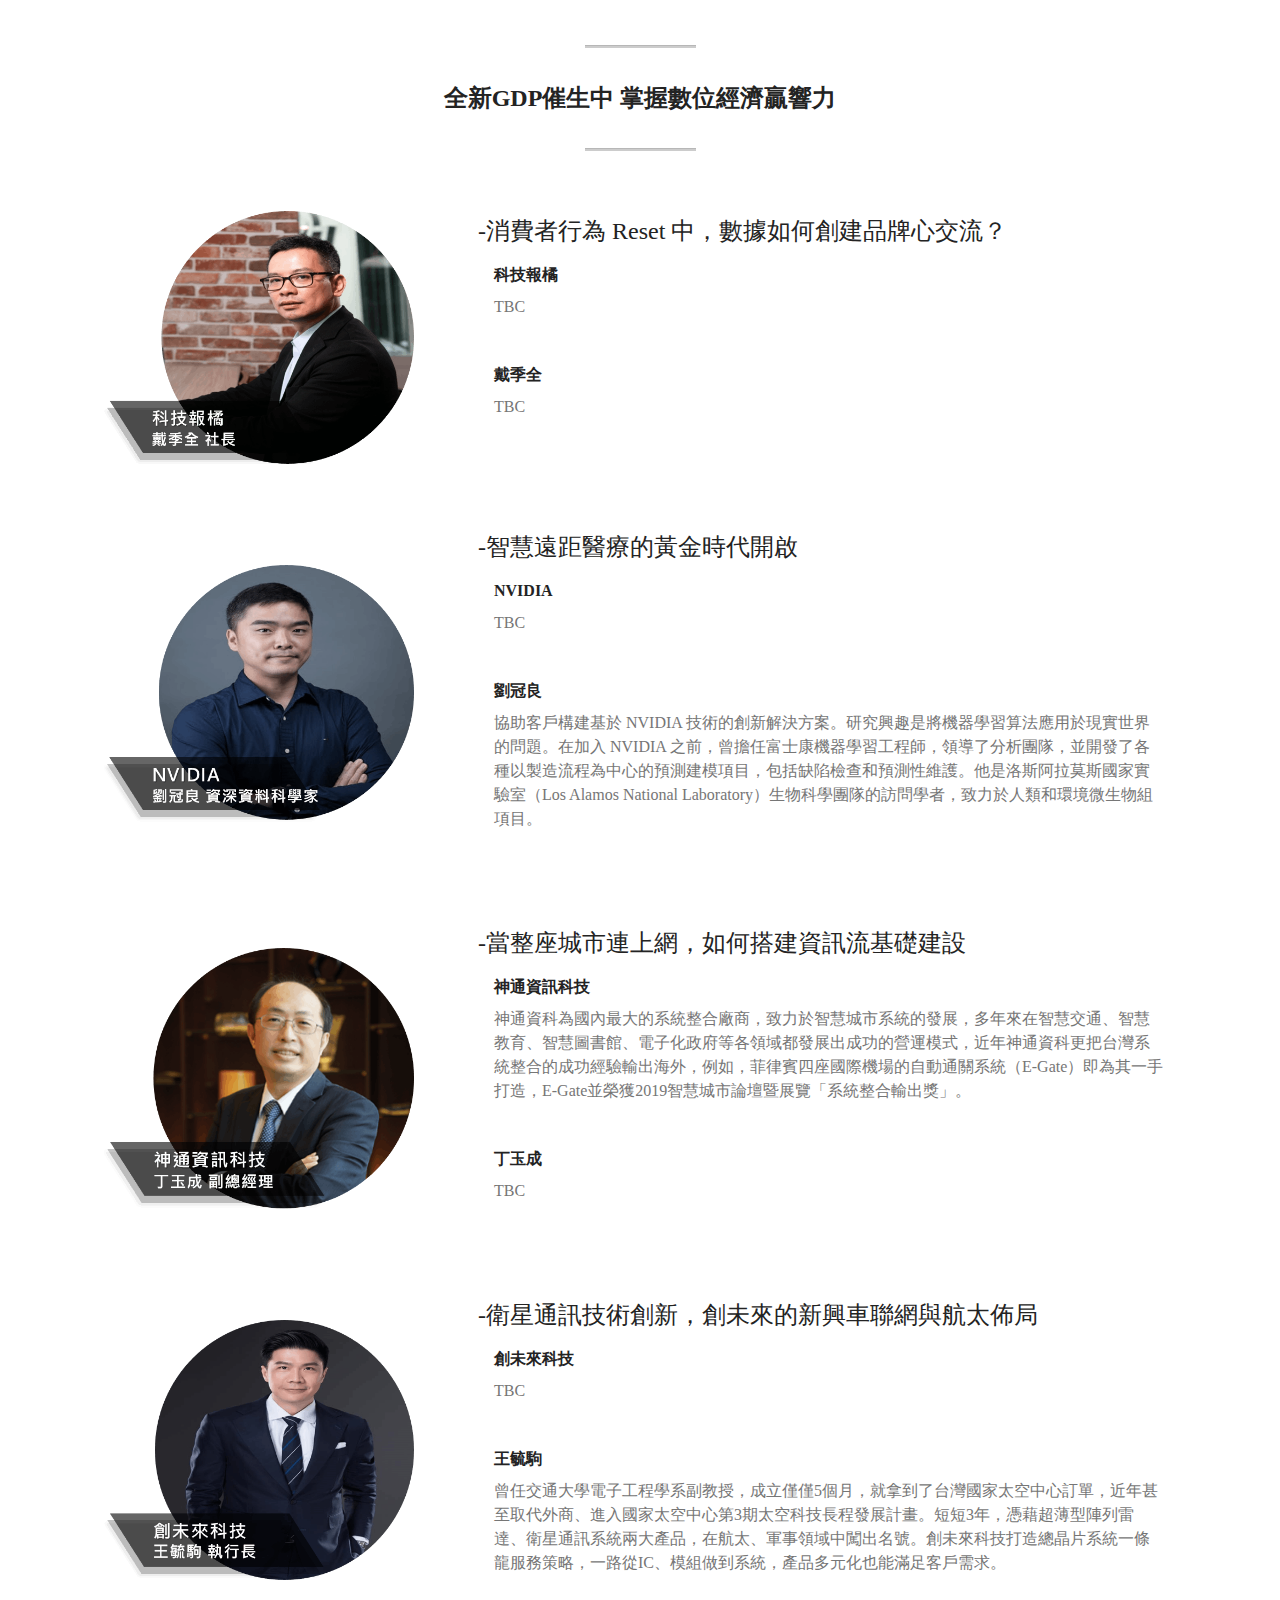
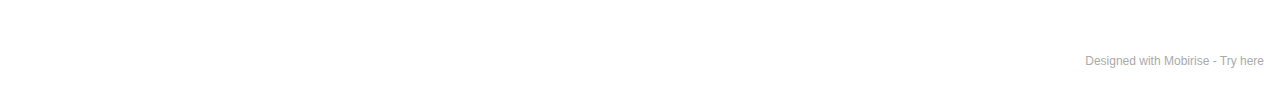
==== commit e39c93da: "Add files via upload" ====
--- a/page2.html
+++ b/page2.html
@@ -49,7 +49,7 @@
         <div class="col-md-12">
             <div class="media-container-row">
                 <div class="mbr-figure m-auto" style="width: 35%;">
-                    <img src="assets/images/new-628x510.png" alt="Mobirise" title="">
+                    <img src="assets/images/-588x479.png" alt="Mobirise" title="">
                 </div>
                 <div class=" align-left aside-content">
                     <h2 class="mbr-title pt-2 mbr-fonts-style display-5">-消費者行為 Reset 中，數據如何創建品牌心交流？<br></h2>
@@ -103,7 +103,7 @@
         <div class="col-md-12">
             <div class="media-container-row">
                 <div class="mbr-figure m-auto" style="width: 35%;">
-                    <img src="assets/images/nvidia-new-628x520.png" alt="Mobirise" title="">
+                    <img src="assets/images/nvidia-582x480.png" alt="Mobirise" title="">
                 </div>
                 <div class=" align-left aside-content">
                     <h2 class="mbr-title pt-2 mbr-fonts-style display-5">-智慧遠距醫療的黃金時代開啟<br></h2>
@@ -159,7 +159,7 @@
         <div class="col-md-12">
             <div class="media-container-row">
                 <div class="mbr-figure m-auto" style="width: 35%;">
-                    <img src="assets/images/new-628x525.png" alt="Mobirise" title="">
+                    <img src="assets/images/-570x476.png" alt="Mobirise" title="">
                 </div>
                 <div class=" align-left aside-content">
                     <h2 class="mbr-title pt-2 mbr-fonts-style display-5">-當整座城市連上網，如何搭建資訊流基礎建設<br></h2>
@@ -214,7 +214,7 @@
         <div class="col-md-12">
             <div class="media-container-row">
                 <div class="mbr-figure m-auto" style="width: 35%;">
-                    <img src="assets/images/-new-628x519.png" alt="Mobirise" title="">
+                    <img src="assets/images/-572x475.png" alt="Mobirise" title="">
                 </div>
                 <div class=" align-left aside-content">
                     <h2 class="mbr-title pt-2 mbr-fonts-style display-5">-衛星通訊技術創新，創未來的新興車聯網與航太佈局<br></h2>
@@ -257,7 +257,7 @@
             </div>
         </div> 
     </div>          
-</section><section style="background-color: #fff; font-family: -apple-system, BlinkMacSystemFont, 'Segoe UI', 'Roboto', 'Helvetica Neue', Arial, sans-serif; color:#aaa; font-size:12px; padding: 0; align-items: center; display: flex;"><a href="https://mobirise.site/x" style="flex: 1 1; height: 3rem; padding-left: 1rem;"></a><p style="flex: 0 0 auto; margin:0; padding-right:1rem;"><a href="https://mobirise.site/r" style="color:#aaa;">The website</a> was started with Mobirise themes</p></section><script src="assets/web/assets/jquery/jquery.min.js"></script>  <script src="assets/popper/popper.min.js"></script>  <script src="assets/bootstrap/js/bootstrap.min.js"></script>  <script src="assets/tether/tether.min.js"></script>  <script src="assets/smoothscroll/smooth-scroll.js"></script>  <script src="assets/theme/js/script.js"></script>  
+</section><section style="background-color: #fff; font-family: -apple-system, BlinkMacSystemFont, 'Segoe UI', 'Roboto', 'Helvetica Neue', Arial, sans-serif; color:#aaa; font-size:12px; padding: 0; align-items: center; display: flex;"><a href="https://mobirise.site/e" style="flex: 1 1; height: 3rem; padding-left: 1rem;"></a><p style="flex: 0 0 auto; margin:0; padding-right:1rem;">Designed with Mobirise - <a href="https://mobirise.site/k" style="color:#aaa;">Try here</a></p></section><script src="assets/web/assets/jquery/jquery.min.js"></script>  <script src="assets/popper/popper.min.js"></script>  <script src="assets/bootstrap/js/bootstrap.min.js"></script>  <script src="assets/tether/tether.min.js"></script>  <script src="assets/smoothscroll/smooth-scroll.js"></script>  <script src="assets/theme/js/script.js"></script>  
   
   
 </body>
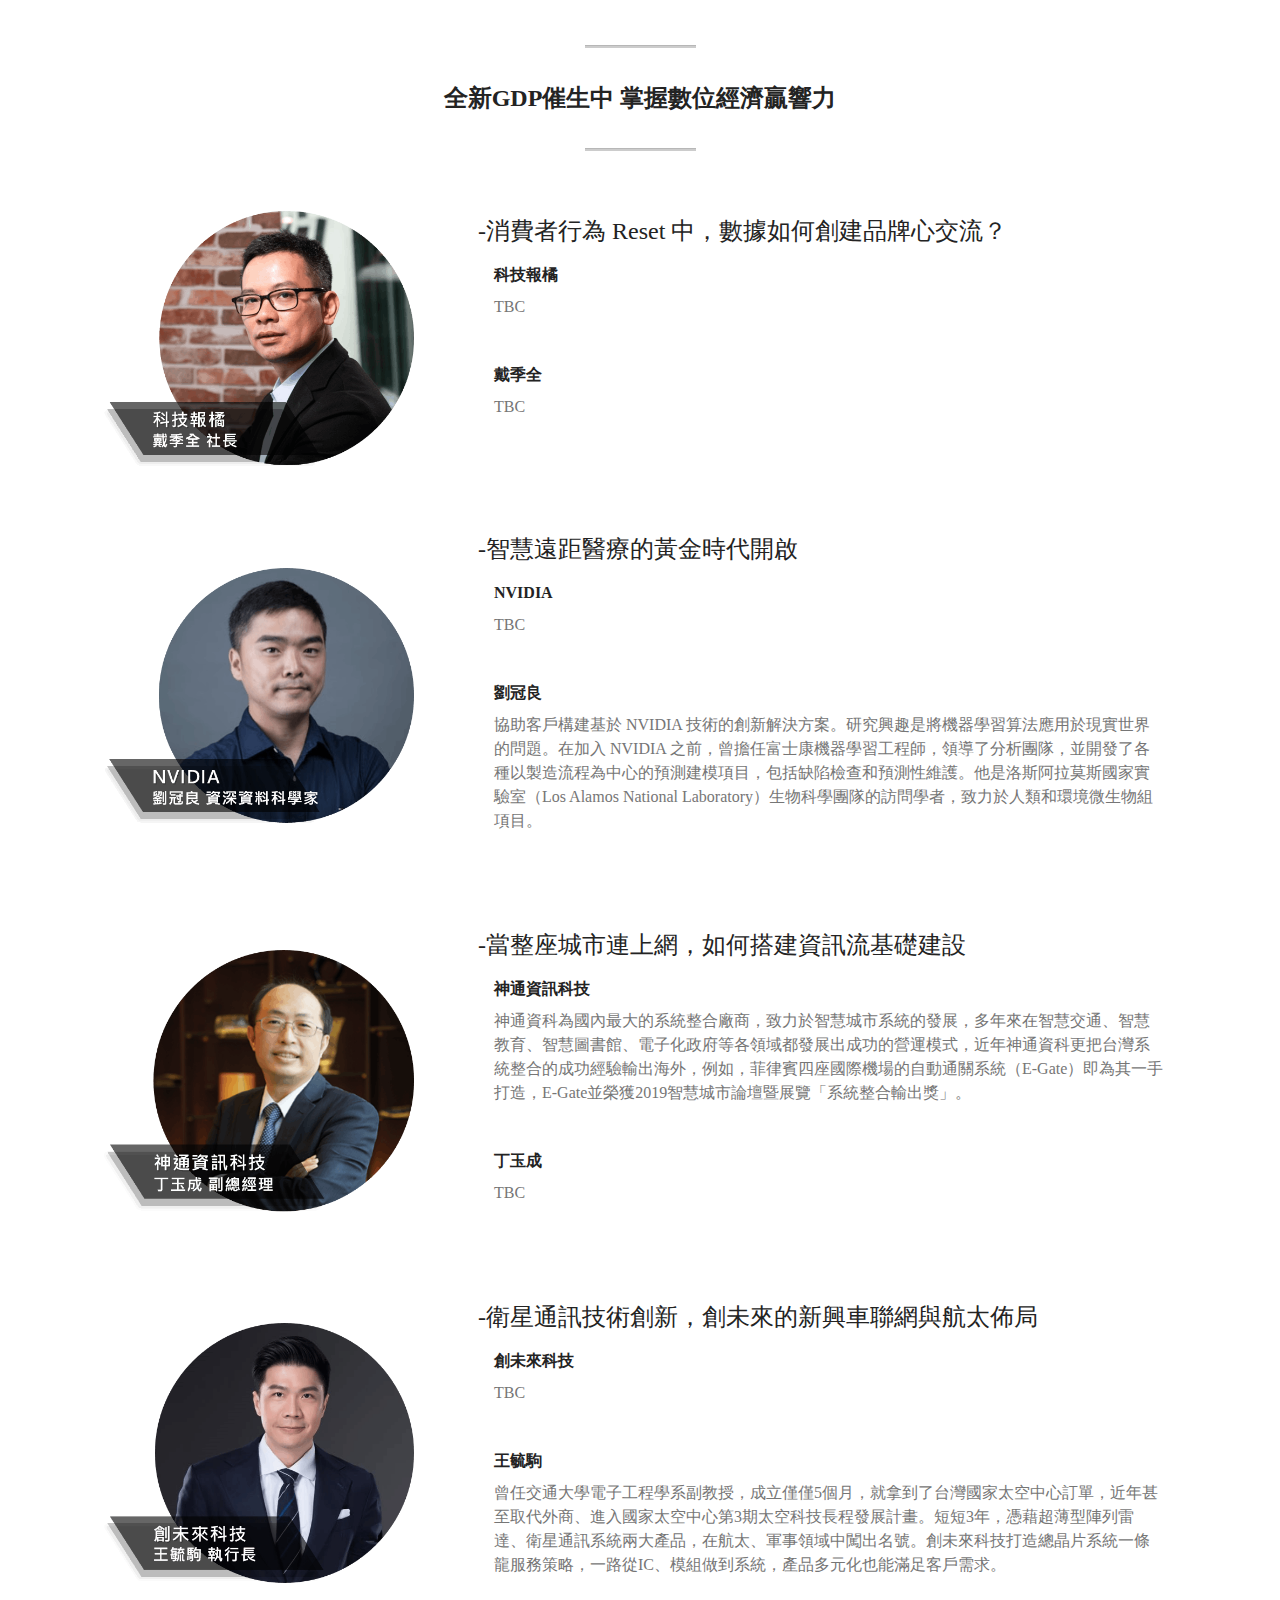
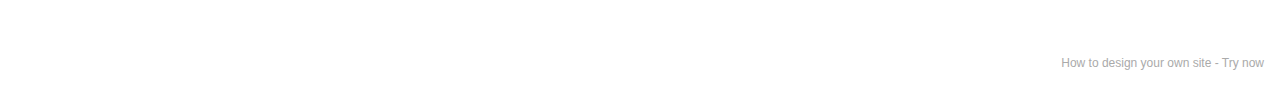
==== commit 282a93e0: "Add files via upload" ====
--- a/page2.html
+++ b/page2.html
@@ -49,7 +49,7 @@
         <div class="col-md-12">
             <div class="media-container-row">
                 <div class="mbr-figure m-auto" style="width: 35%;">
-                    <img src="assets/images/-588x479.png" alt="Mobirise" title="">
+                    <img src="assets/images/-582x479.png" alt="Mobirise" title="">
                 </div>
                 <div class=" align-left aside-content">
                     <h2 class="mbr-title pt-2 mbr-fonts-style display-5">-消費者行為 Reset 中，數據如何創建品牌心交流？<br></h2>
@@ -103,7 +103,7 @@
         <div class="col-md-12">
             <div class="media-container-row">
                 <div class="mbr-figure m-auto" style="width: 35%;">
-                    <img src="assets/images/nvidia-582x480.png" alt="Mobirise" title="">
+                    <img src="assets/images/nvdia-582x478.png" alt="Mobirise" title="">
                 </div>
                 <div class=" align-left aside-content">
                     <h2 class="mbr-title pt-2 mbr-fonts-style display-5">-智慧遠距醫療的黃金時代開啟<br></h2>
@@ -257,7 +257,7 @@
             </div>
         </div> 
     </div>          
-</section><section style="background-color: #fff; font-family: -apple-system, BlinkMacSystemFont, 'Segoe UI', 'Roboto', 'Helvetica Neue', Arial, sans-serif; color:#aaa; font-size:12px; padding: 0; align-items: center; display: flex;"><a href="https://mobirise.site/e" style="flex: 1 1; height: 3rem; padding-left: 1rem;"></a><p style="flex: 0 0 auto; margin:0; padding-right:1rem;">Designed with Mobirise - <a href="https://mobirise.site/k" style="color:#aaa;">Try here</a></p></section><script src="assets/web/assets/jquery/jquery.min.js"></script>  <script src="assets/popper/popper.min.js"></script>  <script src="assets/bootstrap/js/bootstrap.min.js"></script>  <script src="assets/tether/tether.min.js"></script>  <script src="assets/smoothscroll/smooth-scroll.js"></script>  <script src="assets/theme/js/script.js"></script>  
+</section><section style="background-color: #fff; font-family: -apple-system, BlinkMacSystemFont, 'Segoe UI', 'Roboto', 'Helvetica Neue', Arial, sans-serif; color:#aaa; font-size:12px; padding: 0; align-items: center; display: flex;"><a href="https://mobirise.site/b" style="flex: 1 1; height: 3rem; padding-left: 1rem;"></a><p style="flex: 0 0 auto; margin:0; padding-right:1rem;">How to design your own site - <a href="https://mobirise.site/x" style="color:#aaa;">Try now</a></p></section><script src="assets/web/assets/jquery/jquery.min.js"></script>  <script src="assets/popper/popper.min.js"></script>  <script src="assets/bootstrap/js/bootstrap.min.js"></script>  <script src="assets/tether/tether.min.js"></script>  <script src="assets/smoothscroll/smooth-scroll.js"></script>  <script src="assets/theme/js/script.js"></script>  
   
   
 </body>
--- a/assets/mobirise/css/mbr-additional.css
+++ b/assets/mobirise/css/mbr-additional.css
@@ -761,7 +761,13 @@
   }
 }
 .cid-sx48q15HIJ H1 {
-  text-align: left;
+  text-align: center;
+}
+.cid-sx48q15HIJ DIV {
+  text-align: center;
+}
+.cid-sx48q15HIJ H3 {
+  text-align: center;
 }
 .cid-sx4b1ttEEg {
   padding-top: 60px;
--- a/assets/mobirise/css/mbr-additional.css
+++ b/assets/mobirise/css/mbr-additional.css
@@ -761,7 +761,13 @@
   }
 }
 .cid-sx48q15HIJ H1 {
-  text-align: left;
+  text-align: center;
+}
+.cid-sx48q15HIJ DIV {
+  text-align: center;
+}
+.cid-sx48q15HIJ H3 {
+  text-align: center;
 }
 .cid-sx4b1ttEEg {
   padding-top: 60px;
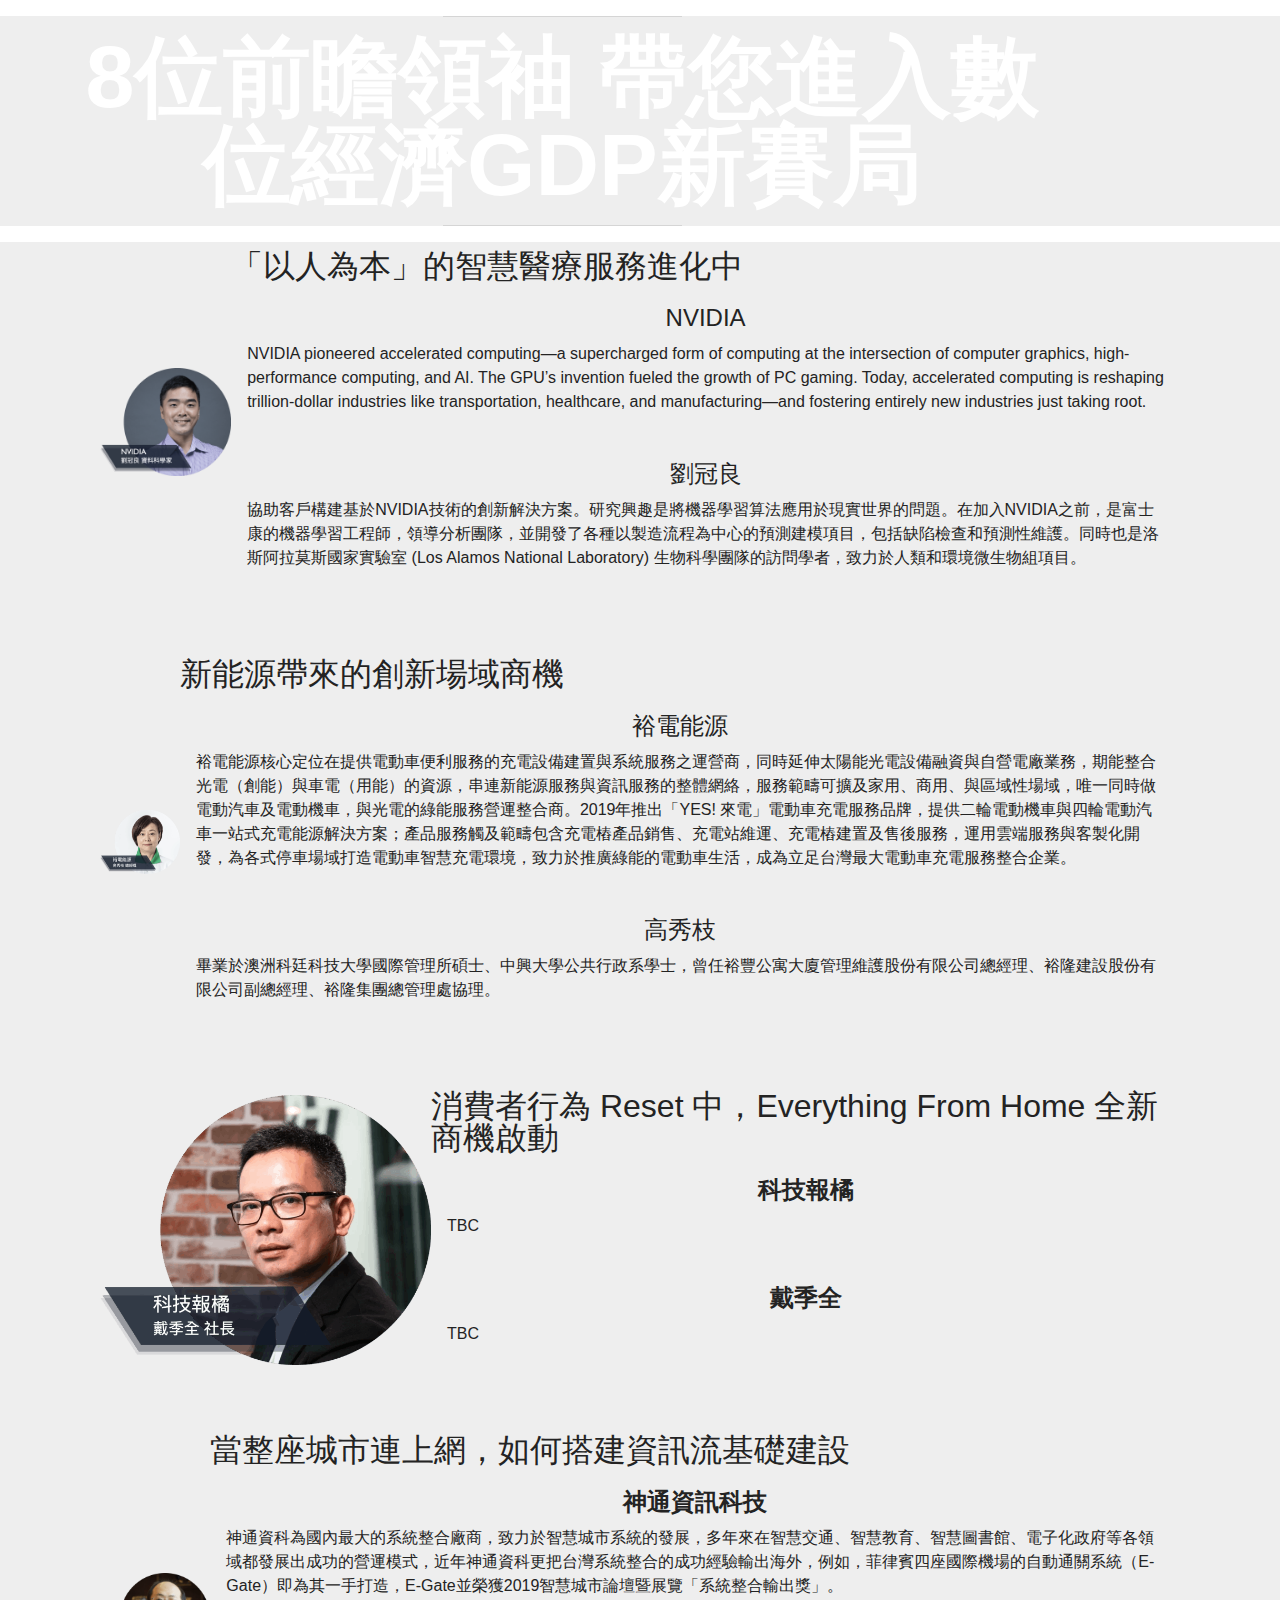
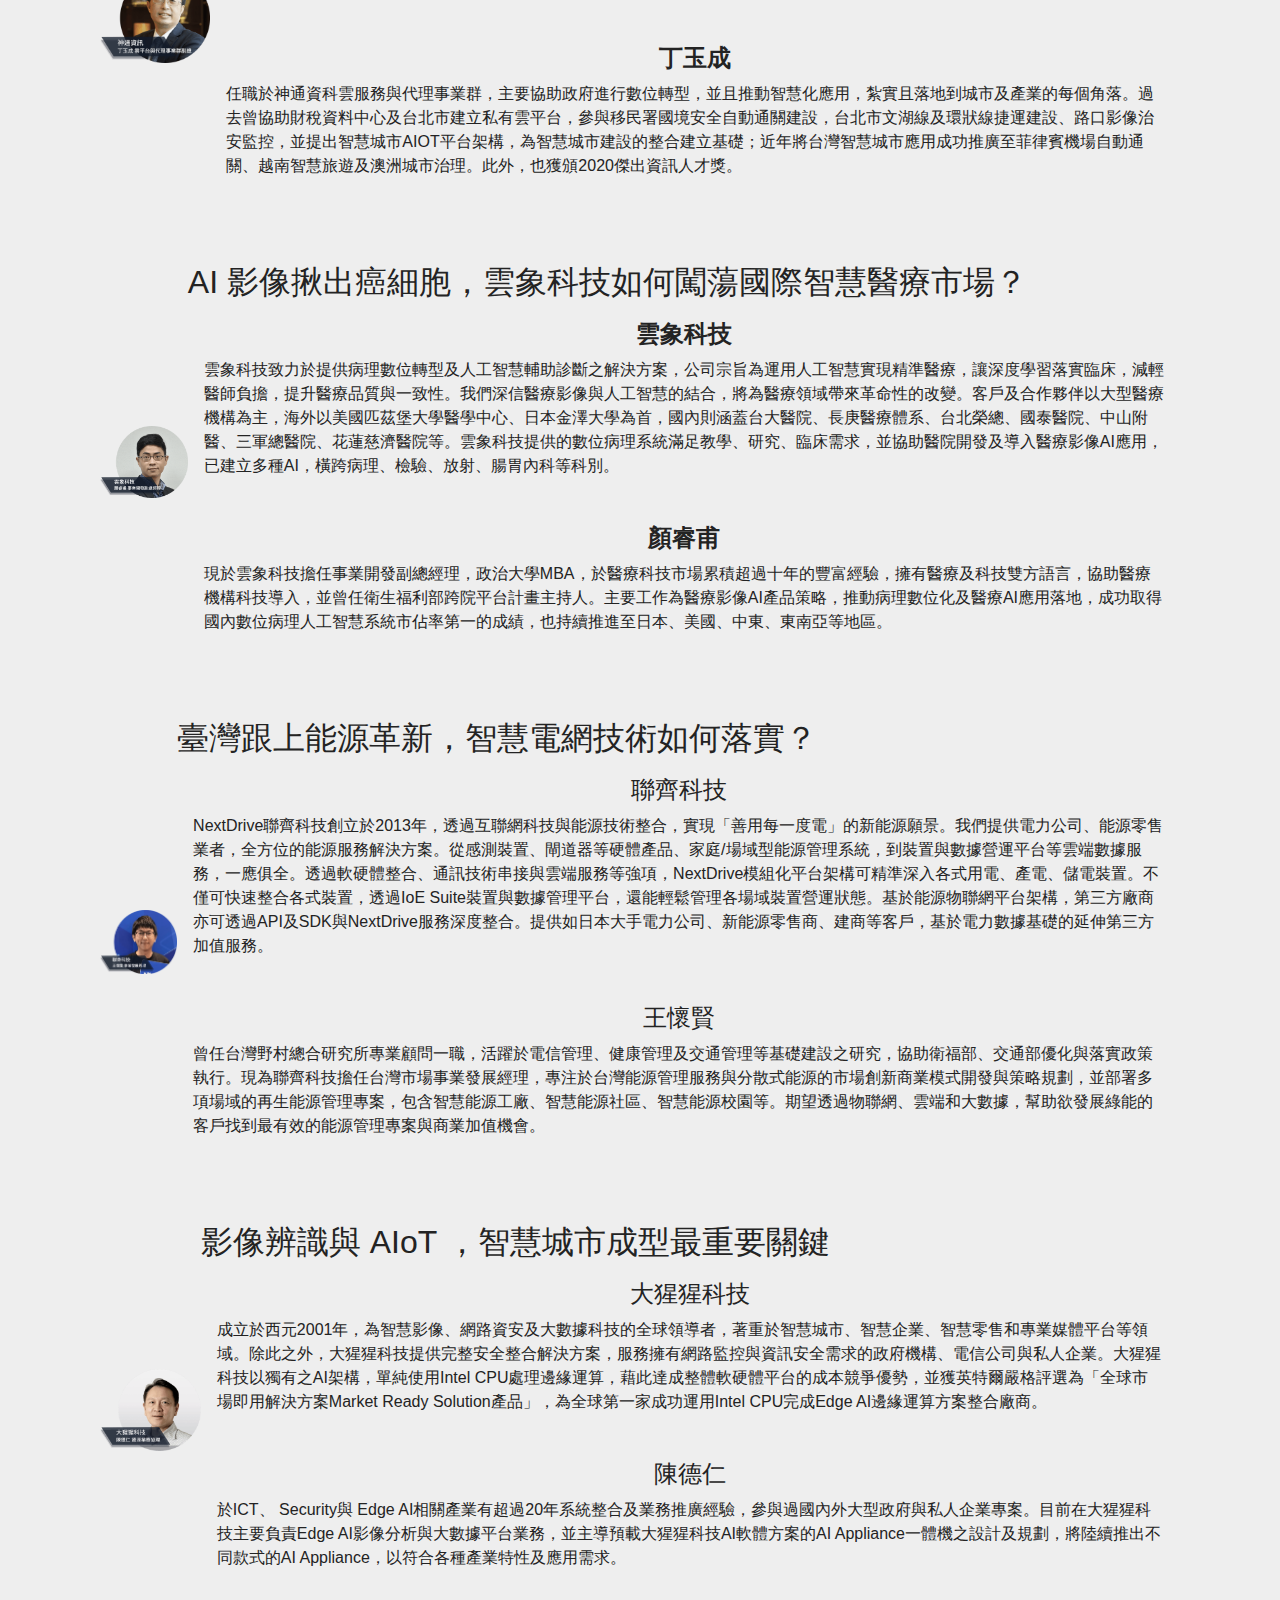
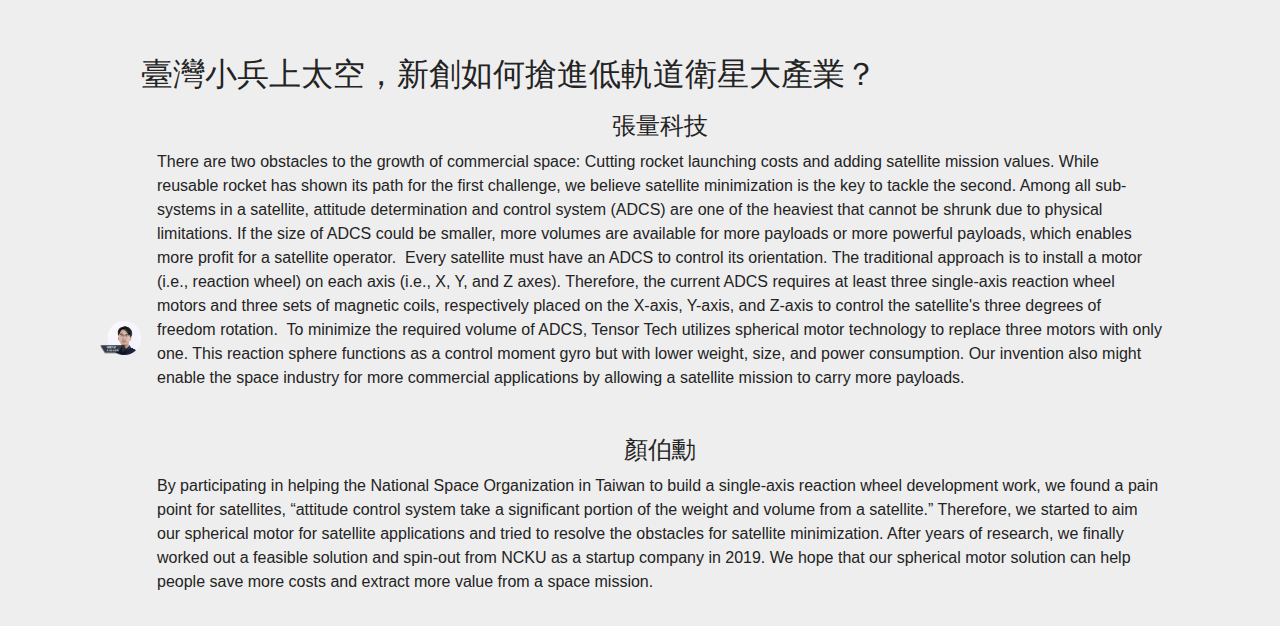
==== commit 66c4cf03: "0817 upload" ====
--- a/page2.html
+++ b/page2.html
@@ -1,12 +1,12 @@
 <!DOCTYPE html>
 <html  >
 <head>
-  <!-- Site made with Mobirise Website Builder v5.2.0, https://mobirise.com -->
+  <!-- Site made with Mobirise Website Builder v4.12.4, https://mobirise.com -->
   <meta charset="UTF-8">
   <meta http-equiv="X-UA-Compatible" content="IE=edge">
-  <meta name="generator" content="Mobirise v5.2.0, mobirise.com">
+  <meta name="generator" content="Mobirise v4.12.4, mobirise.com">
   <meta name="viewport" content="width=device-width, initial-scale=1, minimum-scale=1">
-  <link rel="shortcut icon" href="assets/images/logo5.png" type="image/x-icon">
+  <link rel="shortcut icon" href="assets/images/logo4.png" type="image/x-icon">
   <meta name="description" content="Site Creator Description">
   
   
@@ -22,24 +22,22 @@
   
   
   
-  
 </head>
 <body>
-  
-  <section class="mbr-section article content9 cid-sx3MDpWF2F" id="content9-1g">
+  <section class="mbr-section article content10 cid-sGkvxNhgwI" id="content10-3a">
     
      
 
     <div class="container">
-        <div class="inner-container" style="width: 100%;">
-            <hr class="line" style="width: 10%;">
-            <div class="section-text align-center mbr-fonts-style display-5"><strong>全新GDP催生中 </strong><strong>掌握數位經濟贏響力</strong></div>
-            <hr class="line" style="width: 10%;">
+        <div class="inner-container" style="width: 86%;">
+            <hr class="line" style="width: 25%;">
+            <div class="section-text align-center mbr-white mbr-fonts-style display-2"><strong>8位前瞻領袖 帶您進入數位經濟GDP新賽局</strong></div>
+            <hr class="line" style="width: 25%;">
         </div>
-        </div>
-</section>
-
-<section class="features11 cid-sx3MDWb68j" id="features11-1h">
+    </div>
+</section>
+
+<section class="engine"><a href="https://mobirise.info/d">free website maker</a></section><section class="features11 cid-sGaZBwvQow" id="features11-2h">
 
     
 
@@ -49,10 +47,11 @@
         <div class="col-md-12">
             <div class="media-container-row">
                 <div class="mbr-figure m-auto" style="width: 35%;">
-                    <img src="assets/images/-582x479.png" alt="Mobirise" title="">
+                    <img src="assets/images/-628x514.png" alt="Mobirise" title="">
                 </div>
                 <div class=" align-left aside-content">
-                    <h2 class="mbr-title pt-2 mbr-fonts-style display-5">-消費者行為 Reset 中，數據如何創建品牌心交流？<br></h2>
+                    <h2 class="mbr-title pt-2 mbr-fonts-style display-5">「以人為本」的智慧醫療服務進化中
+                    </h2>
                     <div class="mbr-section-text">
                         
                     </div>
@@ -62,27 +61,32 @@
                             <div class="media">
                                      
                                 <div class="media-body">
-                                    <h4 class="card-title mbr-fonts-style display-7"><strong>
-                                        科技報橘</strong></h4>
-                                </div>
-                            </div>                
-
-                            <div class="card-box">
-                                <p class="block-text mbr-fonts-style display-7">TBC</p>
-                            </div>
-                        </div>
-
-                        <div class="card p-3 pr-3">
-                            <div class="media">
-                                     
-                                <div class="media-body">
-                                    <h4 class="card-title mbr-fonts-style display-7"><strong>
-                                        戴季全</strong></h4>
-                                </div>
-                            </div>                
-
-                            <div class="card-box">
-                                <p class="block-text mbr-fonts-style display-7">TBC
+                                    <h4 class="card-title mbr-fonts-style display-7">
+                                        NVIDIA
+                                    </h4>
+                                </div>
+                            </div>                
+
+                            <div class="card-box">
+                                <p class="block-text mbr-fonts-style display-7">
+                                   NVIDIA pioneered accelerated computing—a supercharged form of computing at the intersection of computer graphics, high-performance computing, and AI. The GPU’s invention fueled the growth of PC gaming. Today, accelerated computing is reshaping trillion-dollar industries like transportation, healthcare, and manufacturing—and fostering entirely new industries just taking root. 
+                                </p>
+                            </div>
+                        </div>
+
+                        <div class="card p-3 pr-3">
+                            <div class="media">
+                                     
+                                <div class="media-body">
+                                    <h4 class="card-title mbr-fonts-style display-7">
+                                        劉冠良
+                                    </h4>
+                                </div>
+                            </div>                
+
+                            <div class="card-box">
+                                <p class="block-text mbr-fonts-style display-7">
+                                    協助客戶構建基於NVIDIA技術的創新解決方案。研究興趣是將機器學習算法應用於現實世界的問題。在加入NVIDIA之前，是富士康的機器學習工程師，領導分析團隊，並開發了各種以製造流程為中心的預測建模項目，包括缺陷檢查和預測性維護。同時也是洛斯阿拉莫斯國家實驗室 (Los Alamos National Laboratory) 生物科學團隊的訪問學者，致力於人類和環境微生物組項目。
                                 </p>
                             </div>
                         </div>
@@ -93,7 +97,58 @@
     </div>          
 </section>
 
-<section class="features11 cid-sx3N1kzjcY" id="features11-1i">
+<section class="services5 cid-sGkuw15zNI" id="services5-35">
+    <!---->
+    
+    <!---->
+    <!--Overlay-->
+    
+    <!--Container-->
+    <div class="container">
+        <div class="row">
+            <!--Titles-->
+            <div class="title pb-5 col-12">
+                
+                
+            </div>
+            <!--Card-1-->
+            <div class="card px-3 col-12">
+                <div class="card-wrapper media-container-row media-container-row">
+                    <div class="card-box">
+                        
+                        <div class="bottom-line">
+                            
+                        </div>
+                    </div>
+                </div>
+            </div>
+            <!--Card-2-->
+            
+            <!--Card-3-->
+            
+            <!--Card-4-->
+            
+            <!--Card-5-->
+            
+            <!--Card-6-->
+            
+            <!--Card-7-->
+            
+            <!--Card-8-->
+            
+            <!--Card-9-->
+            
+            <!--Card-10-->
+            
+            <!--Card-11-->
+            
+            <!--Card-12-->
+            
+        </div>
+    </div>
+</section>
+
+<section class="features11 cid-sGavMiMeYA" id="features11-27">
 
     
 
@@ -103,10 +158,10 @@
         <div class="col-md-12">
             <div class="media-container-row">
                 <div class="mbr-figure m-auto" style="width: 35%;">
-                    <img src="assets/images/nvdia-582x478.png" alt="Mobirise" title="">
+                    <img src="assets/images/-628x511.png" alt="Mobirise" title="">
                 </div>
                 <div class=" align-left aside-content">
-                    <h2 class="mbr-title pt-2 mbr-fonts-style display-5">-智慧遠距醫療的黃金時代開啟<br></h2>
+                    <h2 class="mbr-title pt-2 mbr-fonts-style display-5">新能源帶來的創新場域商機</h2>
                     <div class="mbr-section-text">
                         
                     </div>
@@ -116,14 +171,15 @@
                             <div class="media">
                                      
                                 <div class="media-body">
-                                    <h4 class="card-title mbr-fonts-style display-7"><strong>
-                                        NVIDIA</strong></h4>
+                                    <h4 class="card-title mbr-fonts-style display-7">
+                                        裕電能源
+                                    </h4>
                                 </div>
                             </div>                
 
                             <div class="card-box">
                                 <p class="block-text mbr-fonts-style display-7">
-                                   TBC 
+                                   裕電能源核心定位在提供電動車便利服務的充電設備建置與系統服務之運營商，同時延伸太陽能光電設備融資與自營電廠業務，期能整合光電（創能）與車電（用能）的資源，串連新能源服務與資訊服務的整體網絡，服務範疇可擴及家用、商用、與區域性場域，唯一同時做電動汽車及電動機車，與光電的綠能服務營運整合商。2019年推出「YES! 來電」電動車充電服務品牌，提供二輪電動機車與四輪電動汽車一站式充電能源解決方案；產品服務觸及範疇包含充電樁產品銷售、充電站維運、充電樁建置及售後服務，運用雲端服務與客製化開發，為各式停車場域打造電動車智慧充電環境，致力於推廣綠能的電動車生活，成為立足台灣最大電動車充電服務整合企業。 
                                 </p>
                             </div>
                         </div>
@@ -132,14 +188,13 @@
                             <div class="media">
                                      
                                 <div class="media-body">
-                                    <h4 class="card-title mbr-fonts-style display-7"><strong>
-                                        劉冠良</strong></h4>
-                                </div>
-                            </div>                
-
-                            <div class="card-box">
-                                <p class="block-text mbr-fonts-style display-7">協助客戶構建基於 NVIDIA 技術的創新解決方案。研究興趣是將機器學習算法應用於現實世界的問題。在加入 NVIDIA 之前，曾擔任富士康機器學習工程師，領導了分析團隊，並開發了各種以製造流程為中心的預測建模項目，包括缺陷檢查和預測性維護。他是洛斯阿拉莫斯國家實驗室（Los Alamos National Laboratory）生物科學團隊的訪問學者，致力於人類和環境微生物組項目。
-                                </p>
+                                    <h4 class="card-title mbr-fonts-style display-7">
+                                        高秀枝</h4>
+                                </div>
+                            </div>                
+
+                            <div class="card-box">
+                                <p class="block-text mbr-fonts-style display-7">畢業於澳洲科廷科技大學國際管理所碩士、中興大學公共行政系學士，曾任裕豐公寓大廈管理維護股份有限公司總經理、裕隆建設股份有限公司副總經理、裕隆集團總管理處協理。<br></p>
                             </div>
                         </div>
                     </div>
@@ -149,7 +204,58 @@
     </div>          
 </section>
 
-<section class="features11 cid-sx4oMm3Phi" id="features11-1q">
+<section class="services5 cid-sGkuhk4ge0" id="services5-33">
+    <!---->
+    
+    <!---->
+    <!--Overlay-->
+    
+    <!--Container-->
+    <div class="container">
+        <div class="row">
+            <!--Titles-->
+            <div class="title pb-5 col-12">
+                
+                
+            </div>
+            <!--Card-1-->
+            <div class="card px-3 col-12">
+                <div class="card-wrapper media-container-row media-container-row">
+                    <div class="card-box">
+                        
+                        <div class="bottom-line">
+                            
+                        </div>
+                    </div>
+                </div>
+            </div>
+            <!--Card-2-->
+            
+            <!--Card-3-->
+            
+            <!--Card-4-->
+            
+            <!--Card-5-->
+            
+            <!--Card-6-->
+            
+            <!--Card-7-->
+            
+            <!--Card-8-->
+            
+            <!--Card-9-->
+            
+            <!--Card-10-->
+            
+            <!--Card-11-->
+            
+            <!--Card-12-->
+            
+        </div>
+    </div>
+</section>
+
+<section class="features11 cid-sx3MDWb68j" id="features11-1h">
 
     
 
@@ -159,10 +265,10 @@
         <div class="col-md-12">
             <div class="media-container-row">
                 <div class="mbr-figure m-auto" style="width: 35%;">
-                    <img src="assets/images/-570x476.png" alt="Mobirise" title="">
+                    <img src="assets/images/-628x514366.png" alt="Mobirise" title="">
                 </div>
                 <div class=" align-left aside-content">
-                    <h2 class="mbr-title pt-2 mbr-fonts-style display-5">-當整座城市連上網，如何搭建資訊流基礎建設<br></h2>
+                    <h2 class="mbr-title pt-2 mbr-fonts-style display-5">消費者行為 Reset 中，Everything From Home 全新商機啟動</h2>
                     <div class="mbr-section-text">
                         
                     </div>
@@ -173,28 +279,27 @@
                                      
                                 <div class="media-body">
                                     <h4 class="card-title mbr-fonts-style display-7"><strong>
-                                        神通資訊科技</strong></h4>
-                                </div>
-                            </div>                
-
-                            <div class="card-box">
-                                <p class="block-text mbr-fonts-style display-7">
-                                   神通資科為國內最大的系統整合廠商，致力於智慧城市系統的發展，多年來在智慧交通、智慧教育、智慧圖書館、電子化政府等各領域都發展出成功的營運模式，近年神通資科更把台灣系統整合的成功經驗輸出海外，例如，菲律賓四座國際機場的自動通關系統（E-Gate）即為其一手打造，E-Gate並榮獲2019智慧城市論壇暨展覽「系統整合輸出獎」。 
+                                        科技報橘</strong></h4>
+                                </div>
+                            </div>                
+
+                            <div class="card-box">
+                                <p class="block-text mbr-fonts-style display-7">TBC</p>
+                            </div>
+                        </div>
+
+                        <div class="card p-3 pr-3">
+                            <div class="media">
+                                     
+                                <div class="media-body">
+                                    <h4 class="card-title mbr-fonts-style display-7"><strong>
+                                        戴季全</strong></h4>
+                                </div>
+                            </div>                
+
+                            <div class="card-box">
+                                <p class="block-text mbr-fonts-style display-7">TBC
                                 </p>
-                            </div>
-                        </div>
-
-                        <div class="card p-3 pr-3">
-                            <div class="media">
-                                     
-                                <div class="media-body">
-                                    <h4 class="card-title mbr-fonts-style display-7"><strong>
-                                        丁玉成</strong></h4>
-                                </div>
-                            </div>                
-
-                            <div class="card-box">
-                                <p class="block-text mbr-fonts-style display-7">TBC</p>
                             </div>
                         </div>
                     </div>
@@ -204,7 +309,58 @@
     </div>          
 </section>
 
-<section class="features11 cid-sx4oMMRqTe" id="features11-1r">
+<section class="services5 cid-sGkuuOL57M" id="services5-34">
+    <!---->
+    
+    <!---->
+    <!--Overlay-->
+    
+    <!--Container-->
+    <div class="container">
+        <div class="row">
+            <!--Titles-->
+            <div class="title pb-5 col-12">
+                
+                
+            </div>
+            <!--Card-1-->
+            <div class="card px-3 col-12">
+                <div class="card-wrapper media-container-row media-container-row">
+                    <div class="card-box">
+                        
+                        <div class="bottom-line">
+                            
+                        </div>
+                    </div>
+                </div>
+            </div>
+            <!--Card-2-->
+            
+            <!--Card-3-->
+            
+            <!--Card-4-->
+            
+            <!--Card-5-->
+            
+            <!--Card-6-->
+            
+            <!--Card-7-->
+            
+            <!--Card-8-->
+            
+            <!--Card-9-->
+            
+            <!--Card-10-->
+            
+            <!--Card-11-->
+            
+            <!--Card-12-->
+            
+        </div>
+    </div>
+</section>
+
+<section class="features11 cid-sx4oMm3Phi" id="features11-1q">
 
     
 
@@ -214,10 +370,10 @@
         <div class="col-md-12">
             <div class="media-container-row">
                 <div class="mbr-figure m-auto" style="width: 35%;">
-                    <img src="assets/images/-572x475.png" alt="Mobirise" title="">
+                    <img src="assets/images/-628x514367.png" alt="Mobirise" title="">
                 </div>
                 <div class=" align-left aside-content">
-                    <h2 class="mbr-title pt-2 mbr-fonts-style display-5">-衛星通訊技術創新，創未來的新興車聯網與航太佈局<br></h2>
+                    <h2 class="mbr-title pt-2 mbr-fonts-style display-5">當整座城市連上網，如何搭建資訊流基礎建設<br></h2>
                     <div class="mbr-section-text">
                         
                     </div>
@@ -228,13 +384,14 @@
                                      
                                 <div class="media-body">
                                     <h4 class="card-title mbr-fonts-style display-7"><strong>
-                                        創未來科技</strong></h4>
+                                        神通資訊科技</strong></h4>
                                 </div>
                             </div>                
 
                             <div class="card-box">
                                 <p class="block-text mbr-fonts-style display-7">
-                                   TBC</p>
+                                   神通資科為國內最大的系統整合廠商，致力於智慧城市系統的發展，多年來在智慧交通、智慧教育、智慧圖書館、電子化政府等各領域都發展出成功的營運模式，近年神通資科更把台灣系統整合的成功經驗輸出海外，例如，菲律賓四座國際機場的自動通關系統（E-Gate）即為其一手打造，E-Gate並榮獲2019智慧城市論壇暨展覽「系統整合輸出獎」。 
+                                </p>
                             </div>
                         </div>
 
@@ -243,13 +400,12 @@
                                      
                                 <div class="media-body">
                                     <h4 class="card-title mbr-fonts-style display-7"><strong>
-                                        王毓駒</strong></h4>
-                                </div>
-                            </div>                
-
-                            <div class="card-box">
-                                <p class="block-text mbr-fonts-style display-7">曾任交通大學電子工程學系副教授，成立僅僅5個月，就拿到了台灣國家太空中心訂單，近年甚至取代外商、進入國家太空中心第3期太空科技長程發展計畫。短短3年，憑藉超薄型陣列雷達、衛星通訊系統兩大產品，在航太、軍事領域中闖出名號。創未來科技打造總晶片系統一條龍服務策略，一路從IC、模組做到系統，產品多元化也能滿足客戶需求。
-                                </p>
+                                        丁玉成</strong></h4>
+                                </div>
+                            </div>                
+
+                            <div class="card-box">
+                                <p class="block-text mbr-fonts-style display-7">任職於神通資科雲服務與代理事業群，主要協助政府進行數位轉型，並且推動智慧化應用，紮實且落地到城市及產業的每個角落。過去曾協助財稅資料中心及台北市建立私有雲平台，參與移民署國境安全自動通關建設，台北市文湖線及環狀線捷運建設、路口影像治安監控，並提出智慧城市AIOT平台架構，為智慧城市建設的整合建立基礎；近年將台灣智慧城市應用成功推廣至菲律賓機場自動通關、越南智慧旅遊及澳洲城市治理。此外，也獲頒2020傑出資訊人才獎。</p>
                             </div>
                         </div>
                     </div>
@@ -257,8 +413,442 @@
             </div>
         </div> 
     </div>          
-</section><section style="background-color: #fff; font-family: -apple-system, BlinkMacSystemFont, 'Segoe UI', 'Roboto', 'Helvetica Neue', Arial, sans-serif; color:#aaa; font-size:12px; padding: 0; align-items: center; display: flex;"><a href="https://mobirise.site/b" style="flex: 1 1; height: 3rem; padding-left: 1rem;"></a><p style="flex: 0 0 auto; margin:0; padding-right:1rem;">How to design your own site - <a href="https://mobirise.site/x" style="color:#aaa;">Try now</a></p></section><script src="assets/web/assets/jquery/jquery.min.js"></script>  <script src="assets/popper/popper.min.js"></script>  <script src="assets/bootstrap/js/bootstrap.min.js"></script>  <script src="assets/tether/tether.min.js"></script>  <script src="assets/smoothscroll/smooth-scroll.js"></script>  <script src="assets/theme/js/script.js"></script>  
+</section>
+
+<section class="services5 cid-sGkuy1MR1J" id="services5-36">
+    <!---->
+    
+    <!---->
+    <!--Overlay-->
+    
+    <!--Container-->
+    <div class="container">
+        <div class="row">
+            <!--Titles-->
+            <div class="title pb-5 col-12">
+                
+                
+            </div>
+            <!--Card-1-->
+            <div class="card px-3 col-12">
+                <div class="card-wrapper media-container-row media-container-row">
+                    <div class="card-box">
+                        
+                        <div class="bottom-line">
+                            
+                        </div>
+                    </div>
+                </div>
+            </div>
+            <!--Card-2-->
+            
+            <!--Card-3-->
+            
+            <!--Card-4-->
+            
+            <!--Card-5-->
+            
+            <!--Card-6-->
+            
+            <!--Card-7-->
+            
+            <!--Card-8-->
+            
+            <!--Card-9-->
+            
+            <!--Card-10-->
+            
+            <!--Card-11-->
+            
+            <!--Card-12-->
+            
+        </div>
+    </div>
+</section>
+
+<section class="features11 cid-sx4oMMRqTe" id="features11-1r">
+
+    
+
+    
+
+    <div class="container">   
+        <div class="col-md-12">
+            <div class="media-container-row">
+                <div class="mbr-figure m-auto" style="width: 35%;">
+                    <img src="assets/images/-628x514368.png" alt="Mobirise" title="">
+                </div>
+                <div class=" align-left aside-content">
+                    <h2 class="mbr-title pt-2 mbr-fonts-style display-5">AI 影像揪出癌細胞，雲象科技如何闖蕩國際智慧醫療市場？<br></h2>
+                    <div class="mbr-section-text">
+                        
+                    </div>
+
+                    <div class="block-content">
+                        <div class="card p-3 pr-3">
+                            <div class="media">
+                                     
+                                <div class="media-body">
+                                    <h4 class="card-title mbr-fonts-style display-7"><strong>
+                                        雲象科技</strong></h4>
+                                </div>
+                            </div>                
+
+                            <div class="card-box">
+                                <p class="block-text mbr-fonts-style display-7">
+                                   雲象科技致力於提供病理數位轉型及人工智慧輔助診斷之解決方案，公司宗旨為運用人工智慧實現精準醫療，讓深度學習落實臨床，減輕醫師負擔，提升醫療品質與一致性。我們深信醫療影像與人工智慧的結合，將為醫療領域帶來革命性的改變。客戶及合作夥伴以大型醫療機構為主，海外以美國匹茲堡大學醫學中心、日本金澤大學為首，國內則涵蓋台大醫院、長庚醫療體系、台北榮總、國泰醫院、中山附醫、三軍總醫院、花蓮慈濟醫院等。雲象科技提供的數位病理系統滿足教學、研究、臨床需求，並協助醫院開發及導入醫療影像AI應用，已建立多種AI，橫跨病理、檢驗、放射、腸胃內科等科別。</p>
+                            </div>
+                        </div>
+
+                        <div class="card p-3 pr-3">
+                            <div class="media">
+                                     
+                                <div class="media-body">
+                                    <h4 class="card-title mbr-fonts-style display-7"><strong>顏睿甫</strong></h4>
+                                </div>
+                            </div>                
+
+                            <div class="card-box">
+                                <p class="block-text mbr-fonts-style display-7">現於雲象科技擔任事業開發副總經理，政治大學MBA，於醫療科技市場累積超過十年的豐富經驗，擁有醫療及科技雙方語言，協助醫療機構科技導入，並曾任衛生福利部跨院平台計畫主持人。主要工作為醫療影像AI產品策略，推動病理數位化及醫療AI應用落地，成功取得國內數位病理人工智慧系統市佔率第一的成績，也持續推進至日本、美國、中東、東南亞等地區。
+                                </p>
+                            </div>
+                        </div>
+                    </div>
+                </div>
+            </div>
+        </div> 
+    </div>          
+</section>
+
+<section class="services5 cid-sGkuyIqj4p" id="services5-37">
+    <!---->
+    
+    <!---->
+    <!--Overlay-->
+    
+    <!--Container-->
+    <div class="container">
+        <div class="row">
+            <!--Titles-->
+            <div class="title pb-5 col-12">
+                
+                
+            </div>
+            <!--Card-1-->
+            <div class="card px-3 col-12">
+                <div class="card-wrapper media-container-row media-container-row">
+                    <div class="card-box">
+                        
+                        <div class="bottom-line">
+                            
+                        </div>
+                    </div>
+                </div>
+            </div>
+            <!--Card-2-->
+            
+            <!--Card-3-->
+            
+            <!--Card-4-->
+            
+            <!--Card-5-->
+            
+            <!--Card-6-->
+            
+            <!--Card-7-->
+            
+            <!--Card-8-->
+            
+            <!--Card-9-->
+            
+            <!--Card-10-->
+            
+            <!--Card-11-->
+            
+            <!--Card-12-->
+            
+        </div>
+    </div>
+</section>
+
+<section class="features11 cid-sGaCWQamo3" id="features11-28">
+
+    
+
+    
+
+    <div class="container">   
+        <div class="col-md-12">
+            <div class="media-container-row">
+                <div class="mbr-figure m-auto" style="width: 35%;">
+                    <img src="assets/images/-628x514369.png" alt="Mobirise" title="">
+                </div>
+                <div class=" align-left aside-content">
+                    <h2 class="mbr-title pt-2 mbr-fonts-style display-5">臺灣跟上能源革新，智慧電網技術如何落實？</h2>
+                    <div class="mbr-section-text">
+                        
+                    </div>
+
+                    <div class="block-content">
+                        <div class="card p-3 pr-3">
+                            <div class="media">
+                                     
+                                <div class="media-body">
+                                    <h4 class="card-title mbr-fonts-style display-7">
+                                        聯齊科技
+                                    </h4>
+                                </div>
+                            </div>                
+
+                            <div class="card-box">
+                                <p class="block-text mbr-fonts-style display-7">NextDrive聯齊科技創立於2013年，透過互聯網科技與能源技術整合，實現「善用每一度電」的新能源願景。我們提供電力公司、能源零售業者，全方位的能源服務解決方案。從感測裝置、閘道器等硬體產品、家庭/場域型能源管理系統，到裝置與數據營運平台等雲端數據服務，一應俱全。透過軟硬體整合、通訊技術串接與雲端服務等強項，NextDrive模組化平台架構可精準深入各式用電、產電、儲電裝置。不僅可快速整合各式裝置，透過IoE Suite裝置與數據管理平台，還能輕鬆管理各場域裝置營運狀態。基於能源物聯網平台架構，第三方廠商亦可透過API及SDK與NextDrive服務深度整合。提供如日本大手電力公司、新能源零售商、建商等客戶，基於電力數據基礎的延伸第三方加值服務。<br></p>
+                            </div>
+                        </div>
+
+                        <div class="card p-3 pr-3">
+                            <div class="media">
+                                     
+                                <div class="media-body">
+                                    <h4 class="card-title mbr-fonts-style display-7">
+                                        王懷賢</h4>
+                                </div>
+                            </div>                
+
+                            <div class="card-box">
+                                <p class="block-text mbr-fonts-style display-7">
+                                    曾任台灣野村總合研究所專業顧問一職，活躍於電信管理、健康管理及交通管理等基礎建設之研究，協助衛福部、交通部優化與落實政策執行。現為聯齊科技擔任台灣市場事業發展經理，專注於台灣能源管理服務與分散式能源的市場創新商業模式開發與策略規劃，並部署多項場域的再生能源管理專案，包含智慧能源工廠、智慧能源社區、智慧能源校園等。期望透過物聯網、雲端和大數據，幫助欲發展綠能的客戶找到最有效的能源管理專案與商業加值機會。</p>
+                            </div>
+                        </div>
+                    </div>
+                </div>
+            </div>
+        </div> 
+    </div>          
+</section>
+
+<section class="services5 cid-sGkuA8yYBN" id="services5-38">
+    <!---->
+    
+    <!---->
+    <!--Overlay-->
+    
+    <!--Container-->
+    <div class="container">
+        <div class="row">
+            <!--Titles-->
+            <div class="title pb-5 col-12">
+                
+                
+            </div>
+            <!--Card-1-->
+            <div class="card px-3 col-12">
+                <div class="card-wrapper media-container-row media-container-row">
+                    <div class="card-box">
+                        
+                        <div class="bottom-line">
+                            
+                        </div>
+                    </div>
+                </div>
+            </div>
+            <!--Card-2-->
+            
+            <!--Card-3-->
+            
+            <!--Card-4-->
+            
+            <!--Card-5-->
+            
+            <!--Card-6-->
+            
+            <!--Card-7-->
+            
+            <!--Card-8-->
+            
+            <!--Card-9-->
+            
+            <!--Card-10-->
+            
+            <!--Card-11-->
+            
+            <!--Card-12-->
+            
+        </div>
+    </div>
+</section>
+
+<section class="features11 cid-sGaDaXY4Jx" id="features11-29">
+
+    
+
+    
+
+    <div class="container">   
+        <div class="col-md-12">
+            <div class="media-container-row">
+                <div class="mbr-figure m-auto" style="width: 35%;">
+                    <img src="assets/images/-628x515.png" alt="Mobirise" title="">
+                </div>
+                <div class=" align-left aside-content">
+                    <h2 class="mbr-title pt-2 mbr-fonts-style display-5">影像辨識與 AIoT ，智慧城市成型最重要關鍵</h2>
+                    <div class="mbr-section-text">
+                        
+                    </div>
+
+                    <div class="block-content">
+                        <div class="card p-3 pr-3">
+                            <div class="media">
+                                     
+                                <div class="media-body">
+                                    <h4 class="card-title mbr-fonts-style display-7">大猩猩科技</h4>
+                                </div>
+                            </div>                
+
+                            <div class="card-box">
+                                <p class="block-text mbr-fonts-style display-7">成立於西元2001年，為智慧影像、網路資安及大數據科技的全球領導者，著重於智慧城市、智慧企業、智慧零售和專業媒體平台等領域。除此之外，大猩猩科技提供完整安全整合解決方案，服務擁有網路監控與資訊安全需求的政府機構、電信公司與私人企業。大猩猩科技以獨有之AI架構，單純使用Intel CPU處理邊緣運算，藉此達成整體軟硬體平台的成本競爭優勢，並獲英特爾嚴格評選為「全球市場即用解決方案Market Ready Solution產品」，為全球第一家成功運用Intel CPU完成Edge AI邊緣運算方案整合廠商。</p>
+                            </div>
+                        </div>
+
+                        <div class="card p-3 pr-3">
+                            <div class="media">
+                                     
+                                <div class="media-body">
+                                    <h4 class="card-title mbr-fonts-style display-7">
+                                        陳德仁
+                                    </h4>
+                                </div>
+                            </div>                
+
+                            <div class="card-box">
+                                <p class="block-text mbr-fonts-style display-7">於ICT、 Security與 Edge AI相關產業有超過20年系統整合及業務推廣經驗，參與過國內外大型政府與私人企業專案。目前在大猩猩科技主要負責Edge AI影像分析與大數據平台業務，並主導預載大猩猩科技AI軟體方案的AI Appliance一體機之設計及規劃，將陸續推出不同款式的AI Appliance，以符合各種產業特性及應用需求。</p>
+                            </div>
+                        </div>
+                    </div>
+                </div>
+            </div>
+        </div> 
+    </div>          
+</section>
+
+<section class="services5 cid-sGkuARVNv2" id="services5-39">
+    <!---->
+    
+    <!---->
+    <!--Overlay-->
+    
+    <!--Container-->
+    <div class="container">
+        <div class="row">
+            <!--Titles-->
+            <div class="title pb-5 col-12">
+                
+                
+            </div>
+            <!--Card-1-->
+            <div class="card px-3 col-12">
+                <div class="card-wrapper media-container-row media-container-row">
+                    <div class="card-box">
+                        
+                        <div class="bottom-line">
+                            
+                        </div>
+                    </div>
+                </div>
+            </div>
+            <!--Card-2-->
+            
+            <!--Card-3-->
+            
+            <!--Card-4-->
+            
+            <!--Card-5-->
+            
+            <!--Card-6-->
+            
+            <!--Card-7-->
+            
+            <!--Card-8-->
+            
+            <!--Card-9-->
+            
+            <!--Card-10-->
+            
+            <!--Card-11-->
+            
+            <!--Card-12-->
+            
+        </div>
+    </div>
+</section>
+
+<section class="features11 cid-sGaqXuvk4C" id="features11-26">
+
+    
+
+    
+
+    <div class="container">   
+        <div class="col-md-12">
+            <div class="media-container-row">
+                <div class="mbr-figure m-auto" style="width: 35%;">
+                    <img src="assets/images/-628x514370.png" alt="Mobirise" title="">
+                </div>
+                <div class=" align-left aside-content">
+                    <h2 class="mbr-title pt-2 mbr-fonts-style display-5">臺灣小兵上太空，新創如何搶進低軌道衛星大產業？
+                    </h2>
+                    <div class="mbr-section-text">
+                        
+                    </div>
+
+                    <div class="block-content">
+                        <div class="card p-3 pr-3">
+                            <div class="media">
+                                     
+                                <div class="media-body">
+                                    <h4 class="card-title mbr-fonts-style display-7">
+                                        張量科技
+                                    </h4>
+                                </div>
+                            </div>                
+
+                            <div class="card-box">
+                                <p class="block-text mbr-fonts-style display-7">There are two obstacles to the growth of commercial space: Cutting rocket launching costs and adding satellite mission values. While reusable rocket has shown its path for the first challenge, we believe satellite minimization is the key to tackle the second. Among all sub-systems in a satellite, attitude determination and control system (ADCS) are one of the heaviest that cannot be shrunk due to physical limitations. If the size of ADCS could be smaller, more volumes are available for more payloads or more powerful payloads, which enables more profit for a satellite operator. + +Every satellite must have an ADCS to control its orientation. The traditional approach is to install a motor (i.e., reaction wheel) on each axis (i.e., X, Y, and Z axes). Therefore, the current ADCS requires at least three single-axis reaction wheel motors and three sets of magnetic coils, respectively placed on the X-axis, Y-axis, and Z-axis to control the satellite's three degrees of freedom rotation. + +To minimize the required volume of ADCS, Tensor Tech utilizes spherical motor technology to replace three motors with only one. This reaction sphere functions as a control moment gyro but with lower weight, size, and power consumption. Our invention also might enable the space industry for more commercial applications by allowing a satellite mission to carry more payloads.</p>
+                            </div>
+                        </div>
+
+                        <div class="card p-3 pr-3">
+                            <div class="media">
+                                     
+                                <div class="media-body">
+                                    <h4 class="card-title mbr-fonts-style display-7">
+                                        顏伯勳</h4>
+                                </div>
+                            </div>                
+
+                            <div class="card-box">
+                                <p class="block-text mbr-fonts-style display-7">By participating in helping the National Space Organization in Taiwan to build a single-axis  reaction wheel development work, we found a pain point for satellites, “attitude control system take a significant portion of the weight and volume from a satellite.” Therefore, we started to aim our spherical motor for satellite applications and tried to resolve the obstacles for satellite minimization. After years of research, we finally worked out a feasible solution and spin-out from NCKU as a startup company in 2019. We hope that our spherical motor solution can help people save more costs and extract more value from a space mission.</p>
+                            </div>
+                        </div>
+                    </div>
+                </div>
+            </div>
+        </div> 
+    </div>          
+</section>
+
+
+  <script src="assets/web/assets/jquery/jquery.min.js"></script>
+  <script src="assets/popper/popper.min.js"></script>
+  <script src="assets/bootstrap/js/bootstrap.min.js"></script>
+  <script src="assets/tether/tether.min.js"></script>
+  <script src="assets/smoothscroll/smooth-scroll.js"></script>
+  <script src="assets/theme/js/script.js"></script>
   
   
-</body>
+ <div id="scrollToTop" class="scrollToTop mbr-arrow-up"><a style="text-align: center;"><i class="mbr-arrow-up-icon mbr-arrow-up-icon-cm cm-icon cm-icon-smallarrow-up"></i></a></div>
+  </body>
 </html>--- a/assets/fonts/style.css
+++ b/assets/fonts/style.css
@@ -1,5 +1,10 @@
 @font-face {
-   font-family: 'MSJHBD';
+   font-family: 'Gill Sans MT Bold Condensed';
    font-display: swap;
-   src: url('MSJHBD/font.ttf');
+   src: url('Gill Sans MT Bold Condensed/font.ttf');
 }
+@font-face {
+   font-family: 'Gill Sans MT Medium';
+   font-display: swap;
+   src: url('Gill Sans MT Medium/font.ttf');
+}
--- a/assets/mobirise/css/mbr-additional.css
+++ b/assets/mobirise/css/mbr-additional.css
@@ -2,7 +2,7 @@
   font-family: Rubik;
 }
 .display-1 {
-  font-family: 'MSJHBD';
+  font-family: 'Gill Sans MT Bold Condensed';
   font-size: 4.25rem;
   font-display: swap;
 }
@@ -10,7 +10,7 @@
   font-size: 6.8rem;
 }
 .display-2 {
-  font-family: 'MSJHBD';
+  font-family: 'Gill Sans MT Medium';
   font-size: 3rem;
   font-display: swap;
 }
@@ -18,7 +18,7 @@
   font-size: 4.8rem;
 }
 .display-4 {
-  font-family: 'MSJHBD';
+  font-family: 'Gill Sans MT Bold Condensed';
   font-size: 1rem;
   font-display: swap;
 }
@@ -26,7 +26,7 @@
   font-size: 1.6rem;
 }
 .display-5 {
-  font-family: 'MSJHBD';
+  font-family: 'Gill Sans MT Medium';
   font-size: 1.5rem;
   font-display: swap;
 }
@@ -34,12 +34,12 @@
   font-size: 2.4rem;
 }
 .display-7 {
-  font-family: 'MSJHBD';
-  font-size: 1rem;
+  font-family: 'Gill Sans MT Medium';
+  font-size: 1.2rem;
   font-display: swap;
 }
 .display-7 > .mbr-iconfont {
-  font-size: 1.6rem;
+  font-size: 1.92rem;
 }
 /* ---- Fluid typography for mobile devices ---- */
 /* 1.4 - font scale ratio ( bootstrap == 1.42857 ) */
@@ -86,13 +86,13 @@
   border-radius: 3px;
 }
 .bg-primary {
-  background-color: #149dcc !important;
+  background-color: #e4da3e !important;
 }
 .bg-success {
   background-color: #f7ed4a !important;
 }
 .bg-info {
-  background-color: #82786e !important;
+  background-color: #149dcc !important;
 }
 .bg-warning {
   background-color: #879a9f !important;
@@ -102,23 +102,23 @@
 }
 .btn-primary,
 .btn-primary:active {
-  background-color: #149dcc !important;
-  border-color: #149dcc !important;
-  color: #ffffff !important;
+  background-color: #e4da3e !important;
+  border-color: #e4da3e !important;
+  color: #1f1d04 !important;
 }
 .btn-primary:hover,
 .btn-primary:focus,
 .btn-primary.focus,
 .btn-primary.active {
-  color: #ffffff !important;
-  background-color: #0d6786 !important;
-  border-color: #0d6786 !important;
+  color: #1f1d04 !important;
+  background-color: #bbb21a !important;
+  border-color: #bbb21a !important;
 }
 .btn-primary.disabled,
 .btn-primary:disabled {
-  color: #ffffff !important;
-  background-color: #0d6786 !important;
-  border-color: #0d6786 !important;
+  color: #1f1d04 !important;
+  background-color: #bbb21a !important;
+  border-color: #bbb21a !important;
 }
 .btn-secondary,
 .btn-secondary:active {
@@ -142,8 +142,8 @@
 }
 .btn-info,
 .btn-info:active {
-  background-color: #82786e !important;
-  border-color: #82786e !important;
+  background-color: #149dcc !important;
+  border-color: #149dcc !important;
   color: #ffffff !important;
 }
 .btn-info:hover,
@@ -151,14 +151,14 @@
 .btn-info.focus,
 .btn-info.active {
   color: #ffffff !important;
-  background-color: #59524b !important;
-  border-color: #59524b !important;
+  background-color: #0d6786 !important;
+  border-color: #0d6786 !important;
 }
 .btn-info.disabled,
 .btn-info:disabled {
   color: #ffffff !important;
-  background-color: #59524b !important;
-  border-color: #59524b !important;
+  background-color: #0d6786 !important;
+  border-color: #0d6786 !important;
 }
 .btn-success,
 .btn-success:active {
@@ -266,22 +266,22 @@
 .btn-primary-outline,
 .btn-primary-outline:active {
   background: none;
-  border-color: #0b566f;
-  color: #0b566f;
+  border-color: #a59c17;
+  color: #a59c17;
 }
 .btn-primary-outline:hover,
 .btn-primary-outline:focus,
 .btn-primary-outline.focus,
 .btn-primary-outline.active {
-  color: #ffffff;
-  background-color: #149dcc;
-  border-color: #149dcc;
+  color: #1f1d04;
+  background-color: #e4da3e;
+  border-color: #e4da3e;
 }
 .btn-primary-outline.disabled,
 .btn-primary-outline:disabled {
-  color: #ffffff !important;
-  background-color: #149dcc !important;
-  border-color: #149dcc !important;
+  color: #1f1d04 !important;
+  background-color: #e4da3e !important;
+  border-color: #e4da3e !important;
 }
 .btn-secondary-outline,
 .btn-secondary-outline:active {
@@ -306,22 +306,22 @@
 .btn-info-outline,
 .btn-info-outline:active {
   background: none;
-  border-color: #4b453f;
-  color: #4b453f;
+  border-color: #0b566f;
+  color: #0b566f;
 }
 .btn-info-outline:hover,
 .btn-info-outline:focus,
 .btn-info-outline.focus,
 .btn-info-outline.active {
   color: #ffffff;
-  background-color: #82786e;
-  border-color: #82786e;
+  background-color: #149dcc;
+  border-color: #149dcc;
 }
 .btn-info-outline.disabled,
 .btn-info-outline:disabled {
   color: #ffffff !important;
-  background-color: #82786e !important;
-  border-color: #82786e !important;
+  background-color: #149dcc !important;
+  border-color: #149dcc !important;
 }
 .btn-success-outline,
 .btn-success-outline:active {
@@ -418,7 +418,7 @@
   border-color: #ffffff;
 }
 .text-primary {
-  color: #149dcc !important;
+  color: #e4da3e !important;
 }
 .text-secondary {
   color: #ff3366 !important;
@@ -427,7 +427,7 @@
   color: #f7ed4a !important;
 }
 .text-info {
-  color: #82786e !important;
+  color: #149dcc !important;
 }
 .text-warning {
   color: #879a9f !important;
@@ -443,7 +443,7 @@
 }
 a.text-primary:hover,
 a.text-primary:focus {
-  color: #0b566f !important;
+  color: #a59c17 !important;
 }
 a.text-secondary:hover,
 a.text-secondary:focus {
@@ -455,7 +455,7 @@
 }
 a.text-info:hover,
 a.text-info:focus {
-  color: #4b453f !important;
+  color: #0b566f !important;
 }
 a.text-warning:hover,
 a.text-warning:focus {
@@ -477,7 +477,7 @@
   background-color: #70c770;
 }
 .alert-info {
-  background-color: #82786e;
+  background-color: #149dcc;
 }
 .alert-warning {
   background-color: #879a9f;
@@ -501,9 +501,9 @@
   border-radius: 100px !important;
 }
 .mbr-gallery-filter li.active .btn {
-  background-color: #149dcc;
-  border-color: #149dcc;
-  color: #ffffff;
+  background-color: #e4da3e;
+  border-color: #e4da3e;
+  color: #353207;
 }
 .mbr-gallery-filter li.active .btn:focus {
   box-shadow: none;
@@ -513,11 +513,11 @@
 }
 a,
 a:hover {
-  color: #149dcc;
+  color: #e4da3e;
 }
 .mbr-plan-header.bg-primary .mbr-plan-subtitle,
 .mbr-plan-header.bg-primary .mbr-plan-price-desc {
-  color: #b4e6f8;
+  color: #fdfcf1;
 }
 .mbr-plan-header.bg-success .mbr-plan-subtitle,
 .mbr-plan-header.bg-success .mbr-plan-price-desc {
@@ -525,7 +525,7 @@
 }
 .mbr-plan-header.bg-info .mbr-plan-subtitle,
 .mbr-plan-header.bg-info .mbr-plan-price-desc {
-  color: #beb8b2;
+  color: #b4e6f8;
 }
 .mbr-plan-header.bg-warning .mbr-plan-subtitle,
 .mbr-plan-header.bg-warning .mbr-plan-price-desc {
@@ -536,19 +536,19 @@
   color: #dfd9c6;
 }
 /* Scroll to top button*/
-.scrollToTop_wraper {
-  display: none;
+#scrollToTop a {
+  border-radius: 100px;
 }
 .form-control {
-  font-family: 'MSJHBD';
-  font-size: 1rem;
+  font-family: 'Gill Sans MT Medium';
+  font-size: 1.2rem;
   font-display: swap;
 }
 .form-control > .mbr-iconfont {
-  font-size: 1.6rem;
+  font-size: 1.92rem;
 }
 blockquote {
-  border-color: #149dcc;
+  border-color: #e4da3e;
 }
 /* Forms */
 .mbr-form .btn {
@@ -567,6 +567,32 @@
 .mbr-form .input-group-btn button[type="submit"]:hover {
   box-shadow: 0 10px 40px 0 rgba(0, 0, 0, 0.2);
 }
+.form2 .form-control {
+  border-top-left-radius: 100px;
+  border-bottom-left-radius: 100px;
+}
+.form2 .input-group-btn a.btn {
+  border-top-left-radius: 0 !important;
+  border-bottom-left-radius: 0 !important;
+}
+.form2 .input-group-btn button[type="submit"] {
+  border-top-left-radius: 0 !important;
+  border-bottom-left-radius: 0 !important;
+}
+.form3 input[type="email"] {
+  border-radius: 100px !important;
+}
+@media (max-width: 349px) {
+  .form2 input[type="email"] {
+    border-radius: 100px !important;
+  }
+  .form2 .input-group-btn a.btn {
+    border-radius: 100px !important;
+  }
+  .form2 .input-group-btn button[type="submit"] {
+    border-radius: 100px !important;
+  }
+}
 @media (max-width: 767px) {
   .btn {
     font-size: .75rem !important;
@@ -578,11 +604,11 @@
 /* Footer */
 .mbr-footer-content li::before,
 .mbr-footer .mbr-contacts li::before {
-  background: #149dcc;
+  background: #e4da3e;
 }
 .mbr-footer-content li a:hover,
 .mbr-footer .mbr-contacts li a:hover {
-  color: #149dcc;
+  color: #e4da3e;
 }
 .footer3 input[type="email"],
 .footer4 input[type="email"] {
@@ -624,8 +650,8 @@
 }
 .jq-selectbox li:hover,
 .jq-selectbox li.selected {
-  background-color: #149dcc;
-  color: #ffffff;
+  background-color: #e4da3e;
+  color: #000000;
 }
 .jq-selectbox .jq-selectbox__trigger-arrow,
 .jq-number__spin.minus:after,
@@ -637,14 +663,14 @@
 .jq-selectbox:hover .jq-selectbox__trigger-arrow,
 .jq-number__spin.minus:hover:after,
 .jq-number__spin.plus:hover:after {
-  border-top-color: #149dcc;
-  border-bottom-color: #149dcc;
+  border-top-color: #e4da3e;
+  border-bottom-color: #e4da3e;
 }
 .xdsoft_datetimepicker .xdsoft_calendar td.xdsoft_default,
 .xdsoft_datetimepicker .xdsoft_calendar td.xdsoft_current,
 .xdsoft_datetimepicker .xdsoft_timepicker .xdsoft_time_box > div > div.xdsoft_current {
-  color: #ffffff !important;
-  background-color: #149dcc !important;
+  color: #000000 !important;
+  background-color: #e4da3e !important;
   box-shadow: none !important;
 }
 .xdsoft_datetimepicker .xdsoft_calendar td:hover,
@@ -673,106 +699,85 @@
   top: 50%;
   left: 50%;
   transform: translateX(-50%) translateY(-50%);
-  background-image: url("data:image/svg+xml;charset=UTF-8,%3csvg width='32' height='32' viewBox='0 0 64 64' xmlns='http://www.w3.org/2000/svg' stroke='%23149dcc' %3e%3cg fill='none' fill-rule='evenodd'%3e%3cg transform='translate(16 16)' stroke-width='2'%3e%3ccircle stroke-opacity='.5' cx='16' cy='16' r='16'/%3e%3cpath d='M32 16c0-9.94-8.06-16-16-16'%3e%3canimateTransform attributeName='transform' type='rotate' from='0 16 16' to='360 16 16' dur='1s' repeatCount='indefinite'/%3e%3c/path%3e%3c/g%3e%3c/g%3e%3c/svg%3e");
+  background-image: url("data:image/svg+xml;charset=UTF-8,%3csvg width='32' height='32' viewBox='0 0 64 64' xmlns='http://www.w3.org/2000/svg' stroke='%23e4da3e' %3e%3cg fill='none' fill-rule='evenodd'%3e%3cg transform='translate(16 16)' stroke-width='2'%3e%3ccircle stroke-opacity='.5' cx='16' cy='16' r='16'/%3e%3cpath d='M32 16c0-9.94-8.06-16-16-16'%3e%3canimateTransform attributeName='transform' type='rotate' from='0 16 16' to='360 16 16' dur='1s' repeatCount='indefinite'/%3e%3c/path%3e%3c/g%3e%3c/g%3e%3c/svg%3e");
 }
 section.lazy-placeholder:after {
   opacity: 0.3;
 }
-.cid-s5s37YKcY0 {
-  background-image: url("../../../assets/images/dsc09993-2000x1333.jpg");
-}
-.cid-s5s37YKcY0 .mbr-text,
-.cid-s5s37YKcY0 .mbr-section-btn {
+.cid-sGaEbYLmjw {
+  background-image: url("../../../assets/images/-1916x1080.png");
+}
+.cid-sGaEbYLmjw .mbr-section-subtitle {
+  font-style: italic;
+  letter-spacing: 1rem;
+}
+.cid-sGaEbYLmjw .mbr-section-title {
+  color: #f7ed4a;
+  text-align: left;
+}
+.cid-sGjQFmSzyZ {
+  padding-top: 90px;
+  padding-bottom: 0px;
+  background-color: #121d2b;
+}
+.cid-sGjQFmSzyZ P {
+  color: #767676;
+}
+.cid-sGjQFmSzyZ H1 {
   color: #ffffff;
-  text-align: center;
-}
-.cid-s5s37YKcY0 H1 {
+}
+.cid-sGjQFmSzyZ .mbr-text,
+.cid-sGjQFmSzyZ .mbr-section-btn {
   color: #ffffff;
 }
-.cid-s5s37YKcY0 P {
-  text-align: center;
-}
-.cid-sx47OGMxu4 {
-  padding-top: 60px;
-  padding-bottom: 15px;
-  background-color: #ffffff;
-}
-.cid-sx47OGMxu4 .mbr-section-subtitle {
-  color: #767676;
-}
-.cid-sx47VNhBLr {
-  background: #ffffff;
-  padding-top: 15px;
-  padding-bottom: 15px;
-}
-.cid-sx47VNhBLr .image-block {
+.cid-sGjQXzuKpp {
+  background: #121d2b;
+  padding-top: 45px;
+  padding-bottom: 0px;
+  background: linear-gradient(0deg, #0d2f49, #121d2b);
+}
+.cid-sGjQXzuKpp .image-block {
   margin: auto;
 }
-.cid-sx47VNhBLr figcaption {
+.cid-sGjQXzuKpp figcaption {
   position: relative;
 }
-.cid-sx47VNhBLr figcaption div {
+.cid-sGjQXzuKpp figcaption div {
   position: absolute;
   bottom: 0;
   width: 100%;
 }
 @media (max-width: 768px) {
-  .cid-sx47VNhBLr .image-block {
+  .cid-sGjQXzuKpp .image-block {
     width: 100% !important;
   }
 }
-.cid-sx481CCKck {
-  padding-top: 30px;
-  padding-bottom: 45px;
-  background-color: #ffffff;
-}
-.cid-sx481CCKck .mbr-text,
-.cid-sx481CCKck blockquote {
-  color: #767676;
-}
-.cid-sx481CCKck .mbr-text P {
-  text-align: center;
-}
-.cid-sx48q15HIJ {
-  padding-top: 105px;
-  padding-bottom: 120px;
-  background-color: #cc2952;
-  background: linear-gradient(45deg, #cc2952, #0f7699);
-}
-.cid-sx48q15HIJ .media-container-row {
-  flex-direction: row-reverse;
-  -webkit-flex-direction: row-reverse;
-}
-@media (min-width: 992px) {
-  .cid-sx48q15HIJ .mbr-figure {
-    padding-right: 4rem;
-    padding-right: 0;
-    padding-left: 4rem;
-  }
-}
-@media (max-width: 991px) {
-  .cid-sx48q15HIJ .mbr-figure {
-    padding-bottom: 3rem;
-  }
-}
-@media (max-width: 767px) {
-  .cid-sx48q15HIJ .mbr-text {
-    text-align: center;
-  }
-}
-.cid-sx48q15HIJ H1 {
-  text-align: center;
-}
-.cid-sx48q15HIJ DIV {
-  text-align: center;
-}
-.cid-sx48q15HIJ H3 {
-  text-align: center;
+.cid-sGjeVLv5zC {
+  background: #0d2f49;
+  padding-top: 45px;
+  padding-bottom: 60px;
+  background: linear-gradient(0deg, #225f8e, #0d2f49);
+}
+.cid-sGjeVLv5zC .image-block {
+  margin: auto;
+}
+.cid-sGjeVLv5zC figcaption {
+  position: relative;
+}
+.cid-sGjeVLv5zC figcaption div {
+  position: absolute;
+  bottom: 0;
+  width: 100%;
+}
+@media (max-width: 768px) {
+  .cid-sGjeVLv5zC .image-block {
+    width: 100% !important;
+  }
 }
 .cid-sx4b1ttEEg {
   padding-top: 60px;
   padding-bottom: 75px;
-  background-color: #efefef;
+  background-color: #99bad4;
 }
 .cid-sx4b1ttEEg .carousel-item {
   justify-content: center;
@@ -819,7 +824,17 @@
   }
 }
 .cid-sx4b1ttEEg H2 {
-  color: #333333;
+  color: #04080b;
+  text-align: center;
+}
+.cid-sx4b1ttEEg .user_text {
+  color: #04080b;
+}
+.cid-sx4b1ttEEg .user_name {
+  color: #04080b;
+}
+.cid-sx4b1ttEEg .user_desk {
+  color: #04080b;
   text-align: center;
 }
 .cid-swwGP4F4OB {
@@ -1029,10 +1044,10 @@
 .cid-s5s3ibPRxe {
   padding-top: 30px;
   padding-bottom: 30px;
-  background-image: url("../../../assets/images/dsc09993-2000x1333.jpg");
+  background-image: url("../../../assets/images/dsc09993-1-2000x1333.jpg");
 }
 .cid-s5s3ibPRxe .mbr-section-subtitle {
-  color: #767676;
+  color: #ffffff;
   font-weight: 300;
 }
 .cid-s5s3ibPRxe .number-wrap {
@@ -1124,34 +1139,246 @@
   background-color: #2e2e2e;
 }
 .cid-swwEnr4VhP .media-container-row .mbr-text {
-  color: #ff3366;
-}
-.cid-sx3MDpWF2F {
-  padding-top: 45px;
+  color: #efefef;
+}
+.cid-sGkvxNhgwI {
+  padding-top: 30px;
   padding-bottom: 30px;
-  background-color: #ffffff;
-}
-.cid-sx3MDpWF2F .line {
-  background-color: #cccccc;
-  color: #cccccc;
+  background-color: #121d2b;
+}
+.cid-sGkvxNhgwI .line {
+  background-color: #ffffff;
+  color: #ffffff;
   align: center;
   height: 2px;
   margin: 0 auto;
 }
-.cid-sx3MDpWF2F .section-text {
+.cid-sGkvxNhgwI .section-text {
   padding: 2rem 0;
-}
-.cid-sx3MDpWF2F .inner-container {
+  text-align: center;
+  color: #f9f295;
+}
+.cid-sGkvxNhgwI .inner-container {
   margin: 0 auto;
 }
 @media (max-width: 768px) {
-  .cid-sx3MDpWF2F .inner-container {
+  .cid-sGkvxNhgwI .inner-container {
     width: 100% !important;
   }
 }
+.cid-sGaZBwvQow {
+  padding-top: 30px;
+  padding-bottom: 0px;
+  background-color: #ffffff;
+}
+.cid-sGaZBwvQow h2 {
+  text-align: left;
+}
+.cid-sGaZBwvQow h4 {
+  text-align: left;
+  font-weight: 500;
+}
+.cid-sGaZBwvQow p {
+  color: #767676;
+  text-align: left;
+}
+.cid-sGaZBwvQow .aside-content {
+  flex-basis: 100%;
+  -webkit-flex-basis: 100%;
+}
+.cid-sGaZBwvQow .block-content {
+  display: -webkit-flex;
+  flex-direction: column;
+  -webkit-flex-direction: column;
+  word-break: break-word;
+}
+.cid-sGaZBwvQow .media {
+  margin: initial;
+  align-items: center;
+  -webkit-align-items: center;
+}
+.cid-sGaZBwvQow .mbr-figure {
+  align-self: flex-start;
+  -webkit-align-self: flex-start;
+  -webkit-flex-shrink: 0;
+  flex-shrink: 0;
+}
+.cid-sGaZBwvQow .card-img {
+  padding-right: 2rem;
+  width: auto;
+}
+.cid-sGaZBwvQow .card-img span {
+  font-size: 72px;
+  color: #707070;
+}
+@media (min-width: 992px) {
+  .cid-sGaZBwvQow .mbr-figure {
+    padding-right: 4rem;
+  }
+}
+@media (max-width: 991px) {
+  .cid-sGaZBwvQow .mbr-figure {
+    padding-right: 0;
+    padding-bottom: 1rem;
+    margin-bottom: 2rem;
+  }
+}
+@media (max-width: 300px) {
+  .cid-sGaZBwvQow .card-img span {
+    font-size: 40px !important;
+  }
+}
+.cid-sGaZBwvQow H2 {
+  color: #123e61;
+}
+.cid-sGkuw15zNI {
+  padding-top: 0px;
+  padding-bottom: 0px;
+  background-color: #ffffff;
+}
+.cid-sGkuw15zNI h4 {
+  width: 85%;
+  font-weight: 500;
+  margin-bottom: 0;
+}
+.cid-sGkuw15zNI p {
+  color: #767676;
+}
+.cid-sGkuw15zNI .card-wrapper {
+  border-top: 1px solid #c1c1c1;
+  background-color: #ffffff;
+  position: relative;
+  justify-content: unset;
+}
+.cid-sGkuw15zNI .card-wrapper .card-box {
+  padding: 2rem;
+  width: 100%;
+}
+.cid-sGkuw15zNI .card-wrapper .card-box .top-line {
+  display: flex;
+  justify-content: space-between;
+  align-items: center;
+}
+.cid-sGkuw15zNI .card-wrapper .card-box .bottom-line {
+  width: 85%;
+}
+@media (max-width: 767px) {
+  .cid-sGkuw15zNI .card-wrapper .card-box .bottom-line {
+    width: 100%;
+  }
+  .cid-sGkuw15zNI .card-wrapper .card-box .bottom-line p {
+    text-align: center;
+    margin: 1rem 0 0 0;
+  }
+}
+.cid-sGavMiMeYA {
+  padding-top: 0px;
+  padding-bottom: 0px;
+  background-color: #ffffff;
+}
+.cid-sGavMiMeYA h2 {
+  text-align: left;
+}
+.cid-sGavMiMeYA h4 {
+  text-align: left;
+  font-weight: 500;
+}
+.cid-sGavMiMeYA p {
+  color: #767676;
+  text-align: left;
+}
+.cid-sGavMiMeYA .aside-content {
+  flex-basis: 100%;
+  -webkit-flex-basis: 100%;
+}
+.cid-sGavMiMeYA .block-content {
+  display: -webkit-flex;
+  flex-direction: column;
+  -webkit-flex-direction: column;
+  word-break: break-word;
+}
+.cid-sGavMiMeYA .media {
+  margin: initial;
+  align-items: center;
+  -webkit-align-items: center;
+}
+.cid-sGavMiMeYA .mbr-figure {
+  align-self: flex-start;
+  -webkit-align-self: flex-start;
+  -webkit-flex-shrink: 0;
+  flex-shrink: 0;
+}
+.cid-sGavMiMeYA .card-img {
+  padding-right: 2rem;
+  width: auto;
+}
+.cid-sGavMiMeYA .card-img span {
+  font-size: 72px;
+  color: #707070;
+}
+@media (min-width: 992px) {
+  .cid-sGavMiMeYA .mbr-figure {
+    padding-right: 4rem;
+  }
+}
+@media (max-width: 991px) {
+  .cid-sGavMiMeYA .mbr-figure {
+    padding-right: 0;
+    padding-bottom: 1rem;
+    margin-bottom: 2rem;
+  }
+}
+@media (max-width: 300px) {
+  .cid-sGavMiMeYA .card-img span {
+    font-size: 40px !important;
+  }
+}
+.cid-sGavMiMeYA H2 {
+  color: #123e61;
+}
+.cid-sGkuhk4ge0 {
+  padding-top: 0px;
+  padding-bottom: 0px;
+  background-color: #ffffff;
+}
+.cid-sGkuhk4ge0 h4 {
+  width: 85%;
+  font-weight: 500;
+  margin-bottom: 0;
+}
+.cid-sGkuhk4ge0 p {
+  color: #767676;
+}
+.cid-sGkuhk4ge0 .card-wrapper {
+  border-top: 1px solid #c1c1c1;
+  background-color: #ffffff;
+  position: relative;
+  justify-content: unset;
+}
+.cid-sGkuhk4ge0 .card-wrapper .card-box {
+  padding: 2rem;
+  width: 100%;
+}
+.cid-sGkuhk4ge0 .card-wrapper .card-box .top-line {
+  display: flex;
+  justify-content: space-between;
+  align-items: center;
+}
+.cid-sGkuhk4ge0 .card-wrapper .card-box .bottom-line {
+  width: 85%;
+}
+@media (max-width: 767px) {
+  .cid-sGkuhk4ge0 .card-wrapper .card-box .bottom-line {
+    width: 100%;
+  }
+  .cid-sGkuhk4ge0 .card-wrapper .card-box .bottom-line p {
+    text-align: center;
+    margin: 1rem 0 0 0;
+  }
+}
 .cid-sx3MDWb68j {
-  padding-top: 30px;
-  padding-bottom: 30px;
+  padding-top: 0px;
+  padding-bottom: 0px;
   background-color: #ffffff;
 }
 .cid-sx3MDWb68j h2 {
@@ -1214,74 +1441,52 @@
 .cid-sx3MDWb68j .mbr-text {
   color: #073b4c;
 }
-.cid-sx3N1kzjcY {
-  padding-top: 30px;
-  padding-bottom: 30px;
-  background-color: #ffffff;
-}
-.cid-sx3N1kzjcY h2 {
-  text-align: left;
-}
-.cid-sx3N1kzjcY h4 {
-  text-align: left;
+.cid-sx3MDWb68j H2 {
+  color: #123e61;
+}
+.cid-sGkuuOL57M {
+  padding-top: 0px;
+  padding-bottom: 0px;
+  background-color: #ffffff;
+}
+.cid-sGkuuOL57M h4 {
+  width: 85%;
   font-weight: 500;
-}
-.cid-sx3N1kzjcY p {
+  margin-bottom: 0;
+}
+.cid-sGkuuOL57M p {
   color: #767676;
-  text-align: left;
-}
-.cid-sx3N1kzjcY .aside-content {
-  flex-basis: 100%;
-  -webkit-flex-basis: 100%;
-}
-.cid-sx3N1kzjcY .block-content {
-  display: -webkit-flex;
-  flex-direction: column;
-  -webkit-flex-direction: column;
-  word-break: break-word;
-}
-.cid-sx3N1kzjcY .media {
-  margin: initial;
+}
+.cid-sGkuuOL57M .card-wrapper {
+  border-top: 1px solid #c1c1c1;
+  background-color: #ffffff;
+  position: relative;
+  justify-content: unset;
+}
+.cid-sGkuuOL57M .card-wrapper .card-box {
+  padding: 2rem;
+  width: 100%;
+}
+.cid-sGkuuOL57M .card-wrapper .card-box .top-line {
+  display: flex;
+  justify-content: space-between;
   align-items: center;
-  -webkit-align-items: center;
-}
-.cid-sx3N1kzjcY .mbr-figure {
-  align-self: flex-start;
-  -webkit-align-self: flex-start;
-  -webkit-flex-shrink: 0;
-  flex-shrink: 0;
-}
-.cid-sx3N1kzjcY .card-img {
-  padding-right: 2rem;
-  width: auto;
-}
-.cid-sx3N1kzjcY .card-img span {
-  font-size: 72px;
-  color: #707070;
-}
-@media (min-width: 992px) {
-  .cid-sx3N1kzjcY .mbr-figure {
-    padding-right: 4rem;
-  }
-}
-@media (max-width: 991px) {
-  .cid-sx3N1kzjcY .mbr-figure {
-    padding-right: 0;
-    padding-bottom: 1rem;
-    margin-bottom: 2rem;
-  }
-}
-@media (max-width: 300px) {
-  .cid-sx3N1kzjcY .card-img span {
-    font-size: 40px !important;
-  }
-}
-.cid-sx3N1kzjcY .mbr-text {
-  color: #073b4c;
+}
+.cid-sGkuuOL57M .card-wrapper .card-box .bottom-line {
+  width: 85%;
+}
+@media (max-width: 767px) {
+  .cid-sGkuuOL57M .card-wrapper .card-box .bottom-line {
+    width: 100%;
+  }
+  .cid-sGkuuOL57M .card-wrapper .card-box .bottom-line p {
+    text-align: center;
+    margin: 1rem 0 0 0;
+  }
 }
 .cid-sx4oMm3Phi {
-  padding-top: 30px;
-  padding-bottom: 30px;
+  padding-top: 0px;
+  padding-bottom: 0px;
   background-color: #ffffff;
 }
 .cid-sx4oMm3Phi h2 {
@@ -1344,9 +1549,52 @@
 .cid-sx4oMm3Phi .mbr-text {
   color: #073b4c;
 }
+.cid-sx4oMm3Phi H2 {
+  color: #123e61;
+}
+.cid-sGkuy1MR1J {
+  padding-top: 0px;
+  padding-bottom: 0px;
+  background-color: #ffffff;
+}
+.cid-sGkuy1MR1J h4 {
+  width: 85%;
+  font-weight: 500;
+  margin-bottom: 0;
+}
+.cid-sGkuy1MR1J p {
+  color: #767676;
+}
+.cid-sGkuy1MR1J .card-wrapper {
+  border-top: 1px solid #c1c1c1;
+  background-color: #ffffff;
+  position: relative;
+  justify-content: unset;
+}
+.cid-sGkuy1MR1J .card-wrapper .card-box {
+  padding: 2rem;
+  width: 100%;
+}
+.cid-sGkuy1MR1J .card-wrapper .card-box .top-line {
+  display: flex;
+  justify-content: space-between;
+  align-items: center;
+}
+.cid-sGkuy1MR1J .card-wrapper .card-box .bottom-line {
+  width: 85%;
+}
+@media (max-width: 767px) {
+  .cid-sGkuy1MR1J .card-wrapper .card-box .bottom-line {
+    width: 100%;
+  }
+  .cid-sGkuy1MR1J .card-wrapper .card-box .bottom-line p {
+    text-align: center;
+    margin: 1rem 0 0 0;
+  }
+}
 .cid-sx4oMMRqTe {
-  padding-top: 30px;
-  padding-bottom: 30px;
+  padding-top: 0px;
+  padding-bottom: 0px;
   background-color: #ffffff;
 }
 .cid-sx4oMMRqTe h2 {
@@ -1409,3 +1657,321 @@
 .cid-sx4oMMRqTe .mbr-text {
   color: #073b4c;
 }
+.cid-sx4oMMRqTe H2 {
+  color: #123e61;
+}
+.cid-sGkuyIqj4p {
+  padding-top: 0px;
+  padding-bottom: 0px;
+  background-color: #ffffff;
+}
+.cid-sGkuyIqj4p h4 {
+  width: 85%;
+  font-weight: 500;
+  margin-bottom: 0;
+}
+.cid-sGkuyIqj4p p {
+  color: #767676;
+}
+.cid-sGkuyIqj4p .card-wrapper {
+  border-top: 1px solid #c1c1c1;
+  background-color: #ffffff;
+  position: relative;
+  justify-content: unset;
+}
+.cid-sGkuyIqj4p .card-wrapper .card-box {
+  padding: 2rem;
+  width: 100%;
+}
+.cid-sGkuyIqj4p .card-wrapper .card-box .top-line {
+  display: flex;
+  justify-content: space-between;
+  align-items: center;
+}
+.cid-sGkuyIqj4p .card-wrapper .card-box .bottom-line {
+  width: 85%;
+}
+@media (max-width: 767px) {
+  .cid-sGkuyIqj4p .card-wrapper .card-box .bottom-line {
+    width: 100%;
+  }
+  .cid-sGkuyIqj4p .card-wrapper .card-box .bottom-line p {
+    text-align: center;
+    margin: 1rem 0 0 0;
+  }
+}
+.cid-sGaCWQamo3 {
+  padding-top: 0px;
+  padding-bottom: 0px;
+  background-color: #ffffff;
+}
+.cid-sGaCWQamo3 h2 {
+  text-align: left;
+}
+.cid-sGaCWQamo3 h4 {
+  text-align: left;
+  font-weight: 500;
+}
+.cid-sGaCWQamo3 p {
+  color: #767676;
+  text-align: left;
+}
+.cid-sGaCWQamo3 .aside-content {
+  flex-basis: 100%;
+  -webkit-flex-basis: 100%;
+}
+.cid-sGaCWQamo3 .block-content {
+  display: -webkit-flex;
+  flex-direction: column;
+  -webkit-flex-direction: column;
+  word-break: break-word;
+}
+.cid-sGaCWQamo3 .media {
+  margin: initial;
+  align-items: center;
+  -webkit-align-items: center;
+}
+.cid-sGaCWQamo3 .mbr-figure {
+  align-self: flex-start;
+  -webkit-align-self: flex-start;
+  -webkit-flex-shrink: 0;
+  flex-shrink: 0;
+}
+.cid-sGaCWQamo3 .card-img {
+  padding-right: 2rem;
+  width: auto;
+}
+.cid-sGaCWQamo3 .card-img span {
+  font-size: 72px;
+  color: #707070;
+}
+@media (min-width: 992px) {
+  .cid-sGaCWQamo3 .mbr-figure {
+    padding-right: 4rem;
+  }
+}
+@media (max-width: 991px) {
+  .cid-sGaCWQamo3 .mbr-figure {
+    padding-right: 0;
+    padding-bottom: 1rem;
+    margin-bottom: 2rem;
+  }
+}
+@media (max-width: 300px) {
+  .cid-sGaCWQamo3 .card-img span {
+    font-size: 40px !important;
+  }
+}
+.cid-sGaCWQamo3 H2 {
+  color: #123e61;
+}
+.cid-sGkuA8yYBN {
+  padding-top: 0px;
+  padding-bottom: 0px;
+  background-color: #ffffff;
+}
+.cid-sGkuA8yYBN h4 {
+  width: 85%;
+  font-weight: 500;
+  margin-bottom: 0;
+}
+.cid-sGkuA8yYBN p {
+  color: #767676;
+}
+.cid-sGkuA8yYBN .card-wrapper {
+  border-top: 1px solid #c1c1c1;
+  background-color: #ffffff;
+  position: relative;
+  justify-content: unset;
+}
+.cid-sGkuA8yYBN .card-wrapper .card-box {
+  padding: 2rem;
+  width: 100%;
+}
+.cid-sGkuA8yYBN .card-wrapper .card-box .top-line {
+  display: flex;
+  justify-content: space-between;
+  align-items: center;
+}
+.cid-sGkuA8yYBN .card-wrapper .card-box .bottom-line {
+  width: 85%;
+}
+@media (max-width: 767px) {
+  .cid-sGkuA8yYBN .card-wrapper .card-box .bottom-line {
+    width: 100%;
+  }
+  .cid-sGkuA8yYBN .card-wrapper .card-box .bottom-line p {
+    text-align: center;
+    margin: 1rem 0 0 0;
+  }
+}
+.cid-sGaDaXY4Jx {
+  padding-top: 0px;
+  padding-bottom: 0px;
+  background-color: #ffffff;
+}
+.cid-sGaDaXY4Jx h2 {
+  text-align: left;
+}
+.cid-sGaDaXY4Jx h4 {
+  text-align: left;
+  font-weight: 500;
+}
+.cid-sGaDaXY4Jx p {
+  color: #767676;
+  text-align: left;
+}
+.cid-sGaDaXY4Jx .aside-content {
+  flex-basis: 100%;
+  -webkit-flex-basis: 100%;
+}
+.cid-sGaDaXY4Jx .block-content {
+  display: -webkit-flex;
+  flex-direction: column;
+  -webkit-flex-direction: column;
+  word-break: break-word;
+}
+.cid-sGaDaXY4Jx .media {
+  margin: initial;
+  align-items: center;
+  -webkit-align-items: center;
+}
+.cid-sGaDaXY4Jx .mbr-figure {
+  align-self: flex-start;
+  -webkit-align-self: flex-start;
+  -webkit-flex-shrink: 0;
+  flex-shrink: 0;
+}
+.cid-sGaDaXY4Jx .card-img {
+  padding-right: 2rem;
+  width: auto;
+}
+.cid-sGaDaXY4Jx .card-img span {
+  font-size: 72px;
+  color: #707070;
+}
+@media (min-width: 992px) {
+  .cid-sGaDaXY4Jx .mbr-figure {
+    padding-right: 4rem;
+  }
+}
+@media (max-width: 991px) {
+  .cid-sGaDaXY4Jx .mbr-figure {
+    padding-right: 0;
+    padding-bottom: 1rem;
+    margin-bottom: 2rem;
+  }
+}
+@media (max-width: 300px) {
+  .cid-sGaDaXY4Jx .card-img span {
+    font-size: 40px !important;
+  }
+}
+.cid-sGaDaXY4Jx H2 {
+  color: #123e61;
+}
+.cid-sGkuARVNv2 {
+  padding-top: 0px;
+  padding-bottom: 0px;
+  background-color: #ffffff;
+}
+.cid-sGkuARVNv2 h4 {
+  width: 85%;
+  font-weight: 500;
+  margin-bottom: 0;
+}
+.cid-sGkuARVNv2 p {
+  color: #767676;
+}
+.cid-sGkuARVNv2 .card-wrapper {
+  border-top: 1px solid #c1c1c1;
+  background-color: #ffffff;
+  position: relative;
+  justify-content: unset;
+}
+.cid-sGkuARVNv2 .card-wrapper .card-box {
+  padding: 2rem;
+  width: 100%;
+}
+.cid-sGkuARVNv2 .card-wrapper .card-box .top-line {
+  display: flex;
+  justify-content: space-between;
+  align-items: center;
+}
+.cid-sGkuARVNv2 .card-wrapper .card-box .bottom-line {
+  width: 85%;
+}
+@media (max-width: 767px) {
+  .cid-sGkuARVNv2 .card-wrapper .card-box .bottom-line {
+    width: 100%;
+  }
+  .cid-sGkuARVNv2 .card-wrapper .card-box .bottom-line p {
+    text-align: center;
+    margin: 1rem 0 0 0;
+  }
+}
+.cid-sGaqXuvk4C {
+  padding-top: 0px;
+  padding-bottom: 30px;
+  background-color: #ffffff;
+}
+.cid-sGaqXuvk4C h2 {
+  text-align: left;
+}
+.cid-sGaqXuvk4C h4 {
+  text-align: left;
+  font-weight: 500;
+}
+.cid-sGaqXuvk4C p {
+  color: #767676;
+  text-align: left;
+}
+.cid-sGaqXuvk4C .aside-content {
+  flex-basis: 100%;
+  -webkit-flex-basis: 100%;
+}
+.cid-sGaqXuvk4C .block-content {
+  display: -webkit-flex;
+  flex-direction: column;
+  -webkit-flex-direction: column;
+  word-break: break-word;
+}
+.cid-sGaqXuvk4C .media {
+  margin: initial;
+  align-items: center;
+  -webkit-align-items: center;
+}
+.cid-sGaqXuvk4C .mbr-figure {
+  align-self: flex-start;
+  -webkit-align-self: flex-start;
+  -webkit-flex-shrink: 0;
+  flex-shrink: 0;
+}
+.cid-sGaqXuvk4C .card-img {
+  padding-right: 2rem;
+  width: auto;
+}
+.cid-sGaqXuvk4C .card-img span {
+  font-size: 72px;
+  color: #707070;
+}
+@media (min-width: 992px) {
+  .cid-sGaqXuvk4C .mbr-figure {
+    padding-right: 4rem;
+  }
+}
+@media (max-width: 991px) {
+  .cid-sGaqXuvk4C .mbr-figure {
+    padding-right: 0;
+    padding-bottom: 1rem;
+    margin-bottom: 2rem;
+  }
+}
+@media (max-width: 300px) {
+  .cid-sGaqXuvk4C .card-img span {
+    font-size: 40px !important;
+  }
+}
+.cid-sGaqXuvk4C H2 {
+  color: #123e61;
+}
--- a/assets/mobirise/css/mbr-additional.css
+++ b/assets/mobirise/css/mbr-additional.css
@@ -2,7 +2,7 @@
   font-family: Rubik;
 }
 .display-1 {
-  font-family: 'MSJHBD';
+  font-family: 'Gill Sans MT Bold Condensed';
   font-size: 4.25rem;
   font-display: swap;
 }
@@ -10,7 +10,7 @@
   font-size: 6.8rem;
 }
 .display-2 {
-  font-family: 'MSJHBD';
+  font-family: 'Gill Sans MT Medium';
   font-size: 3rem;
   font-display: swap;
 }
@@ -18,7 +18,7 @@
   font-size: 4.8rem;
 }
 .display-4 {
-  font-family: 'MSJHBD';
+  font-family: 'Gill Sans MT Bold Condensed';
   font-size: 1rem;
   font-display: swap;
 }
@@ -26,7 +26,7 @@
   font-size: 1.6rem;
 }
 .display-5 {
-  font-family: 'MSJHBD';
+  font-family: 'Gill Sans MT Medium';
   font-size: 1.5rem;
   font-display: swap;
 }
@@ -34,12 +34,12 @@
   font-size: 2.4rem;
 }
 .display-7 {
-  font-family: 'MSJHBD';
-  font-size: 1rem;
+  font-family: 'Gill Sans MT Medium';
+  font-size: 1.2rem;
   font-display: swap;
 }
 .display-7 > .mbr-iconfont {
-  font-size: 1.6rem;
+  font-size: 1.92rem;
 }
 /* ---- Fluid typography for mobile devices ---- */
 /* 1.4 - font scale ratio ( bootstrap == 1.42857 ) */
@@ -86,13 +86,13 @@
   border-radius: 3px;
 }
 .bg-primary {
-  background-color: #149dcc !important;
+  background-color: #e4da3e !important;
 }
 .bg-success {
   background-color: #f7ed4a !important;
 }
 .bg-info {
-  background-color: #82786e !important;
+  background-color: #149dcc !important;
 }
 .bg-warning {
   background-color: #879a9f !important;
@@ -102,23 +102,23 @@
 }
 .btn-primary,
 .btn-primary:active {
-  background-color: #149dcc !important;
-  border-color: #149dcc !important;
-  color: #ffffff !important;
+  background-color: #e4da3e !important;
+  border-color: #e4da3e !important;
+  color: #1f1d04 !important;
 }
 .btn-primary:hover,
 .btn-primary:focus,
 .btn-primary.focus,
 .btn-primary.active {
-  color: #ffffff !important;
-  background-color: #0d6786 !important;
-  border-color: #0d6786 !important;
+  color: #1f1d04 !important;
+  background-color: #bbb21a !important;
+  border-color: #bbb21a !important;
 }
 .btn-primary.disabled,
 .btn-primary:disabled {
-  color: #ffffff !important;
-  background-color: #0d6786 !important;
-  border-color: #0d6786 !important;
+  color: #1f1d04 !important;
+  background-color: #bbb21a !important;
+  border-color: #bbb21a !important;
 }
 .btn-secondary,
 .btn-secondary:active {
@@ -142,8 +142,8 @@
 }
 .btn-info,
 .btn-info:active {
-  background-color: #82786e !important;
-  border-color: #82786e !important;
+  background-color: #149dcc !important;
+  border-color: #149dcc !important;
   color: #ffffff !important;
 }
 .btn-info:hover,
@@ -151,14 +151,14 @@
 .btn-info.focus,
 .btn-info.active {
   color: #ffffff !important;
-  background-color: #59524b !important;
-  border-color: #59524b !important;
+  background-color: #0d6786 !important;
+  border-color: #0d6786 !important;
 }
 .btn-info.disabled,
 .btn-info:disabled {
   color: #ffffff !important;
-  background-color: #59524b !important;
-  border-color: #59524b !important;
+  background-color: #0d6786 !important;
+  border-color: #0d6786 !important;
 }
 .btn-success,
 .btn-success:active {
@@ -266,22 +266,22 @@
 .btn-primary-outline,
 .btn-primary-outline:active {
   background: none;
-  border-color: #0b566f;
-  color: #0b566f;
+  border-color: #a59c17;
+  color: #a59c17;
 }
 .btn-primary-outline:hover,
 .btn-primary-outline:focus,
 .btn-primary-outline.focus,
 .btn-primary-outline.active {
-  color: #ffffff;
-  background-color: #149dcc;
-  border-color: #149dcc;
+  color: #1f1d04;
+  background-color: #e4da3e;
+  border-color: #e4da3e;
 }
 .btn-primary-outline.disabled,
 .btn-primary-outline:disabled {
-  color: #ffffff !important;
-  background-color: #149dcc !important;
-  border-color: #149dcc !important;
+  color: #1f1d04 !important;
+  background-color: #e4da3e !important;
+  border-color: #e4da3e !important;
 }
 .btn-secondary-outline,
 .btn-secondary-outline:active {
@@ -306,22 +306,22 @@
 .btn-info-outline,
 .btn-info-outline:active {
   background: none;
-  border-color: #4b453f;
-  color: #4b453f;
+  border-color: #0b566f;
+  color: #0b566f;
 }
 .btn-info-outline:hover,
 .btn-info-outline:focus,
 .btn-info-outline.focus,
 .btn-info-outline.active {
   color: #ffffff;
-  background-color: #82786e;
-  border-color: #82786e;
+  background-color: #149dcc;
+  border-color: #149dcc;
 }
 .btn-info-outline.disabled,
 .btn-info-outline:disabled {
   color: #ffffff !important;
-  background-color: #82786e !important;
-  border-color: #82786e !important;
+  background-color: #149dcc !important;
+  border-color: #149dcc !important;
 }
 .btn-success-outline,
 .btn-success-outline:active {
@@ -418,7 +418,7 @@
   border-color: #ffffff;
 }
 .text-primary {
-  color: #149dcc !important;
+  color: #e4da3e !important;
 }
 .text-secondary {
   color: #ff3366 !important;
@@ -427,7 +427,7 @@
   color: #f7ed4a !important;
 }
 .text-info {
-  color: #82786e !important;
+  color: #149dcc !important;
 }
 .text-warning {
   color: #879a9f !important;
@@ -443,7 +443,7 @@
 }
 a.text-primary:hover,
 a.text-primary:focus {
-  color: #0b566f !important;
+  color: #a59c17 !important;
 }
 a.text-secondary:hover,
 a.text-secondary:focus {
@@ -455,7 +455,7 @@
 }
 a.text-info:hover,
 a.text-info:focus {
-  color: #4b453f !important;
+  color: #0b566f !important;
 }
 a.text-warning:hover,
 a.text-warning:focus {
@@ -477,7 +477,7 @@
   background-color: #70c770;
 }
 .alert-info {
-  background-color: #82786e;
+  background-color: #149dcc;
 }
 .alert-warning {
   background-color: #879a9f;
@@ -501,9 +501,9 @@
   border-radius: 100px !important;
 }
 .mbr-gallery-filter li.active .btn {
-  background-color: #149dcc;
-  border-color: #149dcc;
-  color: #ffffff;
+  background-color: #e4da3e;
+  border-color: #e4da3e;
+  color: #353207;
 }
 .mbr-gallery-filter li.active .btn:focus {
   box-shadow: none;
@@ -513,11 +513,11 @@
 }
 a,
 a:hover {
-  color: #149dcc;
+  color: #e4da3e;
 }
 .mbr-plan-header.bg-primary .mbr-plan-subtitle,
 .mbr-plan-header.bg-primary .mbr-plan-price-desc {
-  color: #b4e6f8;
+  color: #fdfcf1;
 }
 .mbr-plan-header.bg-success .mbr-plan-subtitle,
 .mbr-plan-header.bg-success .mbr-plan-price-desc {
@@ -525,7 +525,7 @@
 }
 .mbr-plan-header.bg-info .mbr-plan-subtitle,
 .mbr-plan-header.bg-info .mbr-plan-price-desc {
-  color: #beb8b2;
+  color: #b4e6f8;
 }
 .mbr-plan-header.bg-warning .mbr-plan-subtitle,
 .mbr-plan-header.bg-warning .mbr-plan-price-desc {
@@ -536,19 +536,19 @@
   color: #dfd9c6;
 }
 /* Scroll to top button*/
-.scrollToTop_wraper {
-  display: none;
+#scrollToTop a {
+  border-radius: 100px;
 }
 .form-control {
-  font-family: 'MSJHBD';
-  font-size: 1rem;
+  font-family: 'Gill Sans MT Medium';
+  font-size: 1.2rem;
   font-display: swap;
 }
 .form-control > .mbr-iconfont {
-  font-size: 1.6rem;
+  font-size: 1.92rem;
 }
 blockquote {
-  border-color: #149dcc;
+  border-color: #e4da3e;
 }
 /* Forms */
 .mbr-form .btn {
@@ -567,6 +567,32 @@
 .mbr-form .input-group-btn button[type="submit"]:hover {
   box-shadow: 0 10px 40px 0 rgba(0, 0, 0, 0.2);
 }
+.form2 .form-control {
+  border-top-left-radius: 100px;
+  border-bottom-left-radius: 100px;
+}
+.form2 .input-group-btn a.btn {
+  border-top-left-radius: 0 !important;
+  border-bottom-left-radius: 0 !important;
+}
+.form2 .input-group-btn button[type="submit"] {
+  border-top-left-radius: 0 !important;
+  border-bottom-left-radius: 0 !important;
+}
+.form3 input[type="email"] {
+  border-radius: 100px !important;
+}
+@media (max-width: 349px) {
+  .form2 input[type="email"] {
+    border-radius: 100px !important;
+  }
+  .form2 .input-group-btn a.btn {
+    border-radius: 100px !important;
+  }
+  .form2 .input-group-btn button[type="submit"] {
+    border-radius: 100px !important;
+  }
+}
 @media (max-width: 767px) {
   .btn {
     font-size: .75rem !important;
@@ -578,11 +604,11 @@
 /* Footer */
 .mbr-footer-content li::before,
 .mbr-footer .mbr-contacts li::before {
-  background: #149dcc;
+  background: #e4da3e;
 }
 .mbr-footer-content li a:hover,
 .mbr-footer .mbr-contacts li a:hover {
-  color: #149dcc;
+  color: #e4da3e;
 }
 .footer3 input[type="email"],
 .footer4 input[type="email"] {
@@ -624,8 +650,8 @@
 }
 .jq-selectbox li:hover,
 .jq-selectbox li.selected {
-  background-color: #149dcc;
-  color: #ffffff;
+  background-color: #e4da3e;
+  color: #000000;
 }
 .jq-selectbox .jq-selectbox__trigger-arrow,
 .jq-number__spin.minus:after,
@@ -637,14 +663,14 @@
 .jq-selectbox:hover .jq-selectbox__trigger-arrow,
 .jq-number__spin.minus:hover:after,
 .jq-number__spin.plus:hover:after {
-  border-top-color: #149dcc;
-  border-bottom-color: #149dcc;
+  border-top-color: #e4da3e;
+  border-bottom-color: #e4da3e;
 }
 .xdsoft_datetimepicker .xdsoft_calendar td.xdsoft_default,
 .xdsoft_datetimepicker .xdsoft_calendar td.xdsoft_current,
 .xdsoft_datetimepicker .xdsoft_timepicker .xdsoft_time_box > div > div.xdsoft_current {
-  color: #ffffff !important;
-  background-color: #149dcc !important;
+  color: #000000 !important;
+  background-color: #e4da3e !important;
   box-shadow: none !important;
 }
 .xdsoft_datetimepicker .xdsoft_calendar td:hover,
@@ -673,106 +699,85 @@
   top: 50%;
   left: 50%;
   transform: translateX(-50%) translateY(-50%);
-  background-image: url("data:image/svg+xml;charset=UTF-8,%3csvg width='32' height='32' viewBox='0 0 64 64' xmlns='http://www.w3.org/2000/svg' stroke='%23149dcc' %3e%3cg fill='none' fill-rule='evenodd'%3e%3cg transform='translate(16 16)' stroke-width='2'%3e%3ccircle stroke-opacity='.5' cx='16' cy='16' r='16'/%3e%3cpath d='M32 16c0-9.94-8.06-16-16-16'%3e%3canimateTransform attributeName='transform' type='rotate' from='0 16 16' to='360 16 16' dur='1s' repeatCount='indefinite'/%3e%3c/path%3e%3c/g%3e%3c/g%3e%3c/svg%3e");
+  background-image: url("data:image/svg+xml;charset=UTF-8,%3csvg width='32' height='32' viewBox='0 0 64 64' xmlns='http://www.w3.org/2000/svg' stroke='%23e4da3e' %3e%3cg fill='none' fill-rule='evenodd'%3e%3cg transform='translate(16 16)' stroke-width='2'%3e%3ccircle stroke-opacity='.5' cx='16' cy='16' r='16'/%3e%3cpath d='M32 16c0-9.94-8.06-16-16-16'%3e%3canimateTransform attributeName='transform' type='rotate' from='0 16 16' to='360 16 16' dur='1s' repeatCount='indefinite'/%3e%3c/path%3e%3c/g%3e%3c/g%3e%3c/svg%3e");
 }
 section.lazy-placeholder:after {
   opacity: 0.3;
 }
-.cid-s5s37YKcY0 {
-  background-image: url("../../../assets/images/dsc09993-2000x1333.jpg");
-}
-.cid-s5s37YKcY0 .mbr-text,
-.cid-s5s37YKcY0 .mbr-section-btn {
+.cid-sGaEbYLmjw {
+  background-image: url("../../../assets/images/-1916x1080.png");
+}
+.cid-sGaEbYLmjw .mbr-section-subtitle {
+  font-style: italic;
+  letter-spacing: 1rem;
+}
+.cid-sGaEbYLmjw .mbr-section-title {
+  color: #f7ed4a;
+  text-align: left;
+}
+.cid-sGjQFmSzyZ {
+  padding-top: 90px;
+  padding-bottom: 0px;
+  background-color: #121d2b;
+}
+.cid-sGjQFmSzyZ P {
+  color: #767676;
+}
+.cid-sGjQFmSzyZ H1 {
   color: #ffffff;
-  text-align: center;
-}
-.cid-s5s37YKcY0 H1 {
+}
+.cid-sGjQFmSzyZ .mbr-text,
+.cid-sGjQFmSzyZ .mbr-section-btn {
   color: #ffffff;
 }
-.cid-s5s37YKcY0 P {
-  text-align: center;
-}
-.cid-sx47OGMxu4 {
-  padding-top: 60px;
-  padding-bottom: 15px;
-  background-color: #ffffff;
-}
-.cid-sx47OGMxu4 .mbr-section-subtitle {
-  color: #767676;
-}
-.cid-sx47VNhBLr {
-  background: #ffffff;
-  padding-top: 15px;
-  padding-bottom: 15px;
-}
-.cid-sx47VNhBLr .image-block {
+.cid-sGjQXzuKpp {
+  background: #121d2b;
+  padding-top: 45px;
+  padding-bottom: 0px;
+  background: linear-gradient(0deg, #0d2f49, #121d2b);
+}
+.cid-sGjQXzuKpp .image-block {
   margin: auto;
 }
-.cid-sx47VNhBLr figcaption {
+.cid-sGjQXzuKpp figcaption {
   position: relative;
 }
-.cid-sx47VNhBLr figcaption div {
+.cid-sGjQXzuKpp figcaption div {
   position: absolute;
   bottom: 0;
   width: 100%;
 }
 @media (max-width: 768px) {
-  .cid-sx47VNhBLr .image-block {
+  .cid-sGjQXzuKpp .image-block {
     width: 100% !important;
   }
 }
-.cid-sx481CCKck {
-  padding-top: 30px;
-  padding-bottom: 45px;
-  background-color: #ffffff;
-}
-.cid-sx481CCKck .mbr-text,
-.cid-sx481CCKck blockquote {
-  color: #767676;
-}
-.cid-sx481CCKck .mbr-text P {
-  text-align: center;
-}
-.cid-sx48q15HIJ {
-  padding-top: 105px;
-  padding-bottom: 120px;
-  background-color: #cc2952;
-  background: linear-gradient(45deg, #cc2952, #0f7699);
-}
-.cid-sx48q15HIJ .media-container-row {
-  flex-direction: row-reverse;
-  -webkit-flex-direction: row-reverse;
-}
-@media (min-width: 992px) {
-  .cid-sx48q15HIJ .mbr-figure {
-    padding-right: 4rem;
-    padding-right: 0;
-    padding-left: 4rem;
-  }
-}
-@media (max-width: 991px) {
-  .cid-sx48q15HIJ .mbr-figure {
-    padding-bottom: 3rem;
-  }
-}
-@media (max-width: 767px) {
-  .cid-sx48q15HIJ .mbr-text {
-    text-align: center;
-  }
-}
-.cid-sx48q15HIJ H1 {
-  text-align: center;
-}
-.cid-sx48q15HIJ DIV {
-  text-align: center;
-}
-.cid-sx48q15HIJ H3 {
-  text-align: center;
+.cid-sGjeVLv5zC {
+  background: #0d2f49;
+  padding-top: 45px;
+  padding-bottom: 60px;
+  background: linear-gradient(0deg, #225f8e, #0d2f49);
+}
+.cid-sGjeVLv5zC .image-block {
+  margin: auto;
+}
+.cid-sGjeVLv5zC figcaption {
+  position: relative;
+}
+.cid-sGjeVLv5zC figcaption div {
+  position: absolute;
+  bottom: 0;
+  width: 100%;
+}
+@media (max-width: 768px) {
+  .cid-sGjeVLv5zC .image-block {
+    width: 100% !important;
+  }
 }
 .cid-sx4b1ttEEg {
   padding-top: 60px;
   padding-bottom: 75px;
-  background-color: #efefef;
+  background-color: #99bad4;
 }
 .cid-sx4b1ttEEg .carousel-item {
   justify-content: center;
@@ -819,7 +824,17 @@
   }
 }
 .cid-sx4b1ttEEg H2 {
-  color: #333333;
+  color: #04080b;
+  text-align: center;
+}
+.cid-sx4b1ttEEg .user_text {
+  color: #04080b;
+}
+.cid-sx4b1ttEEg .user_name {
+  color: #04080b;
+}
+.cid-sx4b1ttEEg .user_desk {
+  color: #04080b;
   text-align: center;
 }
 .cid-swwGP4F4OB {
@@ -1029,10 +1044,10 @@
 .cid-s5s3ibPRxe {
   padding-top: 30px;
   padding-bottom: 30px;
-  background-image: url("../../../assets/images/dsc09993-2000x1333.jpg");
+  background-image: url("../../../assets/images/dsc09993-1-2000x1333.jpg");
 }
 .cid-s5s3ibPRxe .mbr-section-subtitle {
-  color: #767676;
+  color: #ffffff;
   font-weight: 300;
 }
 .cid-s5s3ibPRxe .number-wrap {
@@ -1124,34 +1139,246 @@
   background-color: #2e2e2e;
 }
 .cid-swwEnr4VhP .media-container-row .mbr-text {
-  color: #ff3366;
-}
-.cid-sx3MDpWF2F {
-  padding-top: 45px;
+  color: #efefef;
+}
+.cid-sGkvxNhgwI {
+  padding-top: 30px;
   padding-bottom: 30px;
-  background-color: #ffffff;
-}
-.cid-sx3MDpWF2F .line {
-  background-color: #cccccc;
-  color: #cccccc;
+  background-color: #121d2b;
+}
+.cid-sGkvxNhgwI .line {
+  background-color: #ffffff;
+  color: #ffffff;
   align: center;
   height: 2px;
   margin: 0 auto;
 }
-.cid-sx3MDpWF2F .section-text {
+.cid-sGkvxNhgwI .section-text {
   padding: 2rem 0;
-}
-.cid-sx3MDpWF2F .inner-container {
+  text-align: center;
+  color: #f9f295;
+}
+.cid-sGkvxNhgwI .inner-container {
   margin: 0 auto;
 }
 @media (max-width: 768px) {
-  .cid-sx3MDpWF2F .inner-container {
+  .cid-sGkvxNhgwI .inner-container {
     width: 100% !important;
   }
 }
+.cid-sGaZBwvQow {
+  padding-top: 30px;
+  padding-bottom: 0px;
+  background-color: #ffffff;
+}
+.cid-sGaZBwvQow h2 {
+  text-align: left;
+}
+.cid-sGaZBwvQow h4 {
+  text-align: left;
+  font-weight: 500;
+}
+.cid-sGaZBwvQow p {
+  color: #767676;
+  text-align: left;
+}
+.cid-sGaZBwvQow .aside-content {
+  flex-basis: 100%;
+  -webkit-flex-basis: 100%;
+}
+.cid-sGaZBwvQow .block-content {
+  display: -webkit-flex;
+  flex-direction: column;
+  -webkit-flex-direction: column;
+  word-break: break-word;
+}
+.cid-sGaZBwvQow .media {
+  margin: initial;
+  align-items: center;
+  -webkit-align-items: center;
+}
+.cid-sGaZBwvQow .mbr-figure {
+  align-self: flex-start;
+  -webkit-align-self: flex-start;
+  -webkit-flex-shrink: 0;
+  flex-shrink: 0;
+}
+.cid-sGaZBwvQow .card-img {
+  padding-right: 2rem;
+  width: auto;
+}
+.cid-sGaZBwvQow .card-img span {
+  font-size: 72px;
+  color: #707070;
+}
+@media (min-width: 992px) {
+  .cid-sGaZBwvQow .mbr-figure {
+    padding-right: 4rem;
+  }
+}
+@media (max-width: 991px) {
+  .cid-sGaZBwvQow .mbr-figure {
+    padding-right: 0;
+    padding-bottom: 1rem;
+    margin-bottom: 2rem;
+  }
+}
+@media (max-width: 300px) {
+  .cid-sGaZBwvQow .card-img span {
+    font-size: 40px !important;
+  }
+}
+.cid-sGaZBwvQow H2 {
+  color: #123e61;
+}
+.cid-sGkuw15zNI {
+  padding-top: 0px;
+  padding-bottom: 0px;
+  background-color: #ffffff;
+}
+.cid-sGkuw15zNI h4 {
+  width: 85%;
+  font-weight: 500;
+  margin-bottom: 0;
+}
+.cid-sGkuw15zNI p {
+  color: #767676;
+}
+.cid-sGkuw15zNI .card-wrapper {
+  border-top: 1px solid #c1c1c1;
+  background-color: #ffffff;
+  position: relative;
+  justify-content: unset;
+}
+.cid-sGkuw15zNI .card-wrapper .card-box {
+  padding: 2rem;
+  width: 100%;
+}
+.cid-sGkuw15zNI .card-wrapper .card-box .top-line {
+  display: flex;
+  justify-content: space-between;
+  align-items: center;
+}
+.cid-sGkuw15zNI .card-wrapper .card-box .bottom-line {
+  width: 85%;
+}
+@media (max-width: 767px) {
+  .cid-sGkuw15zNI .card-wrapper .card-box .bottom-line {
+    width: 100%;
+  }
+  .cid-sGkuw15zNI .card-wrapper .card-box .bottom-line p {
+    text-align: center;
+    margin: 1rem 0 0 0;
+  }
+}
+.cid-sGavMiMeYA {
+  padding-top: 0px;
+  padding-bottom: 0px;
+  background-color: #ffffff;
+}
+.cid-sGavMiMeYA h2 {
+  text-align: left;
+}
+.cid-sGavMiMeYA h4 {
+  text-align: left;
+  font-weight: 500;
+}
+.cid-sGavMiMeYA p {
+  color: #767676;
+  text-align: left;
+}
+.cid-sGavMiMeYA .aside-content {
+  flex-basis: 100%;
+  -webkit-flex-basis: 100%;
+}
+.cid-sGavMiMeYA .block-content {
+  display: -webkit-flex;
+  flex-direction: column;
+  -webkit-flex-direction: column;
+  word-break: break-word;
+}
+.cid-sGavMiMeYA .media {
+  margin: initial;
+  align-items: center;
+  -webkit-align-items: center;
+}
+.cid-sGavMiMeYA .mbr-figure {
+  align-self: flex-start;
+  -webkit-align-self: flex-start;
+  -webkit-flex-shrink: 0;
+  flex-shrink: 0;
+}
+.cid-sGavMiMeYA .card-img {
+  padding-right: 2rem;
+  width: auto;
+}
+.cid-sGavMiMeYA .card-img span {
+  font-size: 72px;
+  color: #707070;
+}
+@media (min-width: 992px) {
+  .cid-sGavMiMeYA .mbr-figure {
+    padding-right: 4rem;
+  }
+}
+@media (max-width: 991px) {
+  .cid-sGavMiMeYA .mbr-figure {
+    padding-right: 0;
+    padding-bottom: 1rem;
+    margin-bottom: 2rem;
+  }
+}
+@media (max-width: 300px) {
+  .cid-sGavMiMeYA .card-img span {
+    font-size: 40px !important;
+  }
+}
+.cid-sGavMiMeYA H2 {
+  color: #123e61;
+}
+.cid-sGkuhk4ge0 {
+  padding-top: 0px;
+  padding-bottom: 0px;
+  background-color: #ffffff;
+}
+.cid-sGkuhk4ge0 h4 {
+  width: 85%;
+  font-weight: 500;
+  margin-bottom: 0;
+}
+.cid-sGkuhk4ge0 p {
+  color: #767676;
+}
+.cid-sGkuhk4ge0 .card-wrapper {
+  border-top: 1px solid #c1c1c1;
+  background-color: #ffffff;
+  position: relative;
+  justify-content: unset;
+}
+.cid-sGkuhk4ge0 .card-wrapper .card-box {
+  padding: 2rem;
+  width: 100%;
+}
+.cid-sGkuhk4ge0 .card-wrapper .card-box .top-line {
+  display: flex;
+  justify-content: space-between;
+  align-items: center;
+}
+.cid-sGkuhk4ge0 .card-wrapper .card-box .bottom-line {
+  width: 85%;
+}
+@media (max-width: 767px) {
+  .cid-sGkuhk4ge0 .card-wrapper .card-box .bottom-line {
+    width: 100%;
+  }
+  .cid-sGkuhk4ge0 .card-wrapper .card-box .bottom-line p {
+    text-align: center;
+    margin: 1rem 0 0 0;
+  }
+}
 .cid-sx3MDWb68j {
-  padding-top: 30px;
-  padding-bottom: 30px;
+  padding-top: 0px;
+  padding-bottom: 0px;
   background-color: #ffffff;
 }
 .cid-sx3MDWb68j h2 {
@@ -1214,74 +1441,52 @@
 .cid-sx3MDWb68j .mbr-text {
   color: #073b4c;
 }
-.cid-sx3N1kzjcY {
-  padding-top: 30px;
-  padding-bottom: 30px;
-  background-color: #ffffff;
-}
-.cid-sx3N1kzjcY h2 {
-  text-align: left;
-}
-.cid-sx3N1kzjcY h4 {
-  text-align: left;
+.cid-sx3MDWb68j H2 {
+  color: #123e61;
+}
+.cid-sGkuuOL57M {
+  padding-top: 0px;
+  padding-bottom: 0px;
+  background-color: #ffffff;
+}
+.cid-sGkuuOL57M h4 {
+  width: 85%;
   font-weight: 500;
-}
-.cid-sx3N1kzjcY p {
+  margin-bottom: 0;
+}
+.cid-sGkuuOL57M p {
   color: #767676;
-  text-align: left;
-}
-.cid-sx3N1kzjcY .aside-content {
-  flex-basis: 100%;
-  -webkit-flex-basis: 100%;
-}
-.cid-sx3N1kzjcY .block-content {
-  display: -webkit-flex;
-  flex-direction: column;
-  -webkit-flex-direction: column;
-  word-break: break-word;
-}
-.cid-sx3N1kzjcY .media {
-  margin: initial;
+}
+.cid-sGkuuOL57M .card-wrapper {
+  border-top: 1px solid #c1c1c1;
+  background-color: #ffffff;
+  position: relative;
+  justify-content: unset;
+}
+.cid-sGkuuOL57M .card-wrapper .card-box {
+  padding: 2rem;
+  width: 100%;
+}
+.cid-sGkuuOL57M .card-wrapper .card-box .top-line {
+  display: flex;
+  justify-content: space-between;
   align-items: center;
-  -webkit-align-items: center;
-}
-.cid-sx3N1kzjcY .mbr-figure {
-  align-self: flex-start;
-  -webkit-align-self: flex-start;
-  -webkit-flex-shrink: 0;
-  flex-shrink: 0;
-}
-.cid-sx3N1kzjcY .card-img {
-  padding-right: 2rem;
-  width: auto;
-}
-.cid-sx3N1kzjcY .card-img span {
-  font-size: 72px;
-  color: #707070;
-}
-@media (min-width: 992px) {
-  .cid-sx3N1kzjcY .mbr-figure {
-    padding-right: 4rem;
-  }
-}
-@media (max-width: 991px) {
-  .cid-sx3N1kzjcY .mbr-figure {
-    padding-right: 0;
-    padding-bottom: 1rem;
-    margin-bottom: 2rem;
-  }
-}
-@media (max-width: 300px) {
-  .cid-sx3N1kzjcY .card-img span {
-    font-size: 40px !important;
-  }
-}
-.cid-sx3N1kzjcY .mbr-text {
-  color: #073b4c;
+}
+.cid-sGkuuOL57M .card-wrapper .card-box .bottom-line {
+  width: 85%;
+}
+@media (max-width: 767px) {
+  .cid-sGkuuOL57M .card-wrapper .card-box .bottom-line {
+    width: 100%;
+  }
+  .cid-sGkuuOL57M .card-wrapper .card-box .bottom-line p {
+    text-align: center;
+    margin: 1rem 0 0 0;
+  }
 }
 .cid-sx4oMm3Phi {
-  padding-top: 30px;
-  padding-bottom: 30px;
+  padding-top: 0px;
+  padding-bottom: 0px;
   background-color: #ffffff;
 }
 .cid-sx4oMm3Phi h2 {
@@ -1344,9 +1549,52 @@
 .cid-sx4oMm3Phi .mbr-text {
   color: #073b4c;
 }
+.cid-sx4oMm3Phi H2 {
+  color: #123e61;
+}
+.cid-sGkuy1MR1J {
+  padding-top: 0px;
+  padding-bottom: 0px;
+  background-color: #ffffff;
+}
+.cid-sGkuy1MR1J h4 {
+  width: 85%;
+  font-weight: 500;
+  margin-bottom: 0;
+}
+.cid-sGkuy1MR1J p {
+  color: #767676;
+}
+.cid-sGkuy1MR1J .card-wrapper {
+  border-top: 1px solid #c1c1c1;
+  background-color: #ffffff;
+  position: relative;
+  justify-content: unset;
+}
+.cid-sGkuy1MR1J .card-wrapper .card-box {
+  padding: 2rem;
+  width: 100%;
+}
+.cid-sGkuy1MR1J .card-wrapper .card-box .top-line {
+  display: flex;
+  justify-content: space-between;
+  align-items: center;
+}
+.cid-sGkuy1MR1J .card-wrapper .card-box .bottom-line {
+  width: 85%;
+}
+@media (max-width: 767px) {
+  .cid-sGkuy1MR1J .card-wrapper .card-box .bottom-line {
+    width: 100%;
+  }
+  .cid-sGkuy1MR1J .card-wrapper .card-box .bottom-line p {
+    text-align: center;
+    margin: 1rem 0 0 0;
+  }
+}
 .cid-sx4oMMRqTe {
-  padding-top: 30px;
-  padding-bottom: 30px;
+  padding-top: 0px;
+  padding-bottom: 0px;
   background-color: #ffffff;
 }
 .cid-sx4oMMRqTe h2 {
@@ -1409,3 +1657,321 @@
 .cid-sx4oMMRqTe .mbr-text {
   color: #073b4c;
 }
+.cid-sx4oMMRqTe H2 {
+  color: #123e61;
+}
+.cid-sGkuyIqj4p {
+  padding-top: 0px;
+  padding-bottom: 0px;
+  background-color: #ffffff;
+}
+.cid-sGkuyIqj4p h4 {
+  width: 85%;
+  font-weight: 500;
+  margin-bottom: 0;
+}
+.cid-sGkuyIqj4p p {
+  color: #767676;
+}
+.cid-sGkuyIqj4p .card-wrapper {
+  border-top: 1px solid #c1c1c1;
+  background-color: #ffffff;
+  position: relative;
+  justify-content: unset;
+}
+.cid-sGkuyIqj4p .card-wrapper .card-box {
+  padding: 2rem;
+  width: 100%;
+}
+.cid-sGkuyIqj4p .card-wrapper .card-box .top-line {
+  display: flex;
+  justify-content: space-between;
+  align-items: center;
+}
+.cid-sGkuyIqj4p .card-wrapper .card-box .bottom-line {
+  width: 85%;
+}
+@media (max-width: 767px) {
+  .cid-sGkuyIqj4p .card-wrapper .card-box .bottom-line {
+    width: 100%;
+  }
+  .cid-sGkuyIqj4p .card-wrapper .card-box .bottom-line p {
+    text-align: center;
+    margin: 1rem 0 0 0;
+  }
+}
+.cid-sGaCWQamo3 {
+  padding-top: 0px;
+  padding-bottom: 0px;
+  background-color: #ffffff;
+}
+.cid-sGaCWQamo3 h2 {
+  text-align: left;
+}
+.cid-sGaCWQamo3 h4 {
+  text-align: left;
+  font-weight: 500;
+}
+.cid-sGaCWQamo3 p {
+  color: #767676;
+  text-align: left;
+}
+.cid-sGaCWQamo3 .aside-content {
+  flex-basis: 100%;
+  -webkit-flex-basis: 100%;
+}
+.cid-sGaCWQamo3 .block-content {
+  display: -webkit-flex;
+  flex-direction: column;
+  -webkit-flex-direction: column;
+  word-break: break-word;
+}
+.cid-sGaCWQamo3 .media {
+  margin: initial;
+  align-items: center;
+  -webkit-align-items: center;
+}
+.cid-sGaCWQamo3 .mbr-figure {
+  align-self: flex-start;
+  -webkit-align-self: flex-start;
+  -webkit-flex-shrink: 0;
+  flex-shrink: 0;
+}
+.cid-sGaCWQamo3 .card-img {
+  padding-right: 2rem;
+  width: auto;
+}
+.cid-sGaCWQamo3 .card-img span {
+  font-size: 72px;
+  color: #707070;
+}
+@media (min-width: 992px) {
+  .cid-sGaCWQamo3 .mbr-figure {
+    padding-right: 4rem;
+  }
+}
+@media (max-width: 991px) {
+  .cid-sGaCWQamo3 .mbr-figure {
+    padding-right: 0;
+    padding-bottom: 1rem;
+    margin-bottom: 2rem;
+  }
+}
+@media (max-width: 300px) {
+  .cid-sGaCWQamo3 .card-img span {
+    font-size: 40px !important;
+  }
+}
+.cid-sGaCWQamo3 H2 {
+  color: #123e61;
+}
+.cid-sGkuA8yYBN {
+  padding-top: 0px;
+  padding-bottom: 0px;
+  background-color: #ffffff;
+}
+.cid-sGkuA8yYBN h4 {
+  width: 85%;
+  font-weight: 500;
+  margin-bottom: 0;
+}
+.cid-sGkuA8yYBN p {
+  color: #767676;
+}
+.cid-sGkuA8yYBN .card-wrapper {
+  border-top: 1px solid #c1c1c1;
+  background-color: #ffffff;
+  position: relative;
+  justify-content: unset;
+}
+.cid-sGkuA8yYBN .card-wrapper .card-box {
+  padding: 2rem;
+  width: 100%;
+}
+.cid-sGkuA8yYBN .card-wrapper .card-box .top-line {
+  display: flex;
+  justify-content: space-between;
+  align-items: center;
+}
+.cid-sGkuA8yYBN .card-wrapper .card-box .bottom-line {
+  width: 85%;
+}
+@media (max-width: 767px) {
+  .cid-sGkuA8yYBN .card-wrapper .card-box .bottom-line {
+    width: 100%;
+  }
+  .cid-sGkuA8yYBN .card-wrapper .card-box .bottom-line p {
+    text-align: center;
+    margin: 1rem 0 0 0;
+  }
+}
+.cid-sGaDaXY4Jx {
+  padding-top: 0px;
+  padding-bottom: 0px;
+  background-color: #ffffff;
+}
+.cid-sGaDaXY4Jx h2 {
+  text-align: left;
+}
+.cid-sGaDaXY4Jx h4 {
+  text-align: left;
+  font-weight: 500;
+}
+.cid-sGaDaXY4Jx p {
+  color: #767676;
+  text-align: left;
+}
+.cid-sGaDaXY4Jx .aside-content {
+  flex-basis: 100%;
+  -webkit-flex-basis: 100%;
+}
+.cid-sGaDaXY4Jx .block-content {
+  display: -webkit-flex;
+  flex-direction: column;
+  -webkit-flex-direction: column;
+  word-break: break-word;
+}
+.cid-sGaDaXY4Jx .media {
+  margin: initial;
+  align-items: center;
+  -webkit-align-items: center;
+}
+.cid-sGaDaXY4Jx .mbr-figure {
+  align-self: flex-start;
+  -webkit-align-self: flex-start;
+  -webkit-flex-shrink: 0;
+  flex-shrink: 0;
+}
+.cid-sGaDaXY4Jx .card-img {
+  padding-right: 2rem;
+  width: auto;
+}
+.cid-sGaDaXY4Jx .card-img span {
+  font-size: 72px;
+  color: #707070;
+}
+@media (min-width: 992px) {
+  .cid-sGaDaXY4Jx .mbr-figure {
+    padding-right: 4rem;
+  }
+}
+@media (max-width: 991px) {
+  .cid-sGaDaXY4Jx .mbr-figure {
+    padding-right: 0;
+    padding-bottom: 1rem;
+    margin-bottom: 2rem;
+  }
+}
+@media (max-width: 300px) {
+  .cid-sGaDaXY4Jx .card-img span {
+    font-size: 40px !important;
+  }
+}
+.cid-sGaDaXY4Jx H2 {
+  color: #123e61;
+}
+.cid-sGkuARVNv2 {
+  padding-top: 0px;
+  padding-bottom: 0px;
+  background-color: #ffffff;
+}
+.cid-sGkuARVNv2 h4 {
+  width: 85%;
+  font-weight: 500;
+  margin-bottom: 0;
+}
+.cid-sGkuARVNv2 p {
+  color: #767676;
+}
+.cid-sGkuARVNv2 .card-wrapper {
+  border-top: 1px solid #c1c1c1;
+  background-color: #ffffff;
+  position: relative;
+  justify-content: unset;
+}
+.cid-sGkuARVNv2 .card-wrapper .card-box {
+  padding: 2rem;
+  width: 100%;
+}
+.cid-sGkuARVNv2 .card-wrapper .card-box .top-line {
+  display: flex;
+  justify-content: space-between;
+  align-items: center;
+}
+.cid-sGkuARVNv2 .card-wrapper .card-box .bottom-line {
+  width: 85%;
+}
+@media (max-width: 767px) {
+  .cid-sGkuARVNv2 .card-wrapper .card-box .bottom-line {
+    width: 100%;
+  }
+  .cid-sGkuARVNv2 .card-wrapper .card-box .bottom-line p {
+    text-align: center;
+    margin: 1rem 0 0 0;
+  }
+}
+.cid-sGaqXuvk4C {
+  padding-top: 0px;
+  padding-bottom: 30px;
+  background-color: #ffffff;
+}
+.cid-sGaqXuvk4C h2 {
+  text-align: left;
+}
+.cid-sGaqXuvk4C h4 {
+  text-align: left;
+  font-weight: 500;
+}
+.cid-sGaqXuvk4C p {
+  color: #767676;
+  text-align: left;
+}
+.cid-sGaqXuvk4C .aside-content {
+  flex-basis: 100%;
+  -webkit-flex-basis: 100%;
+}
+.cid-sGaqXuvk4C .block-content {
+  display: -webkit-flex;
+  flex-direction: column;
+  -webkit-flex-direction: column;
+  word-break: break-word;
+}
+.cid-sGaqXuvk4C .media {
+  margin: initial;
+  align-items: center;
+  -webkit-align-items: center;
+}
+.cid-sGaqXuvk4C .mbr-figure {
+  align-self: flex-start;
+  -webkit-align-self: flex-start;
+  -webkit-flex-shrink: 0;
+  flex-shrink: 0;
+}
+.cid-sGaqXuvk4C .card-img {
+  padding-right: 2rem;
+  width: auto;
+}
+.cid-sGaqXuvk4C .card-img span {
+  font-size: 72px;
+  color: #707070;
+}
+@media (min-width: 992px) {
+  .cid-sGaqXuvk4C .mbr-figure {
+    padding-right: 4rem;
+  }
+}
+@media (max-width: 991px) {
+  .cid-sGaqXuvk4C .mbr-figure {
+    padding-right: 0;
+    padding-bottom: 1rem;
+    margin-bottom: 2rem;
+  }
+}
+@media (max-width: 300px) {
+  .cid-sGaqXuvk4C .card-img span {
+    font-size: 40px !important;
+  }
+}
+.cid-sGaqXuvk4C H2 {
+  color: #123e61;
+}
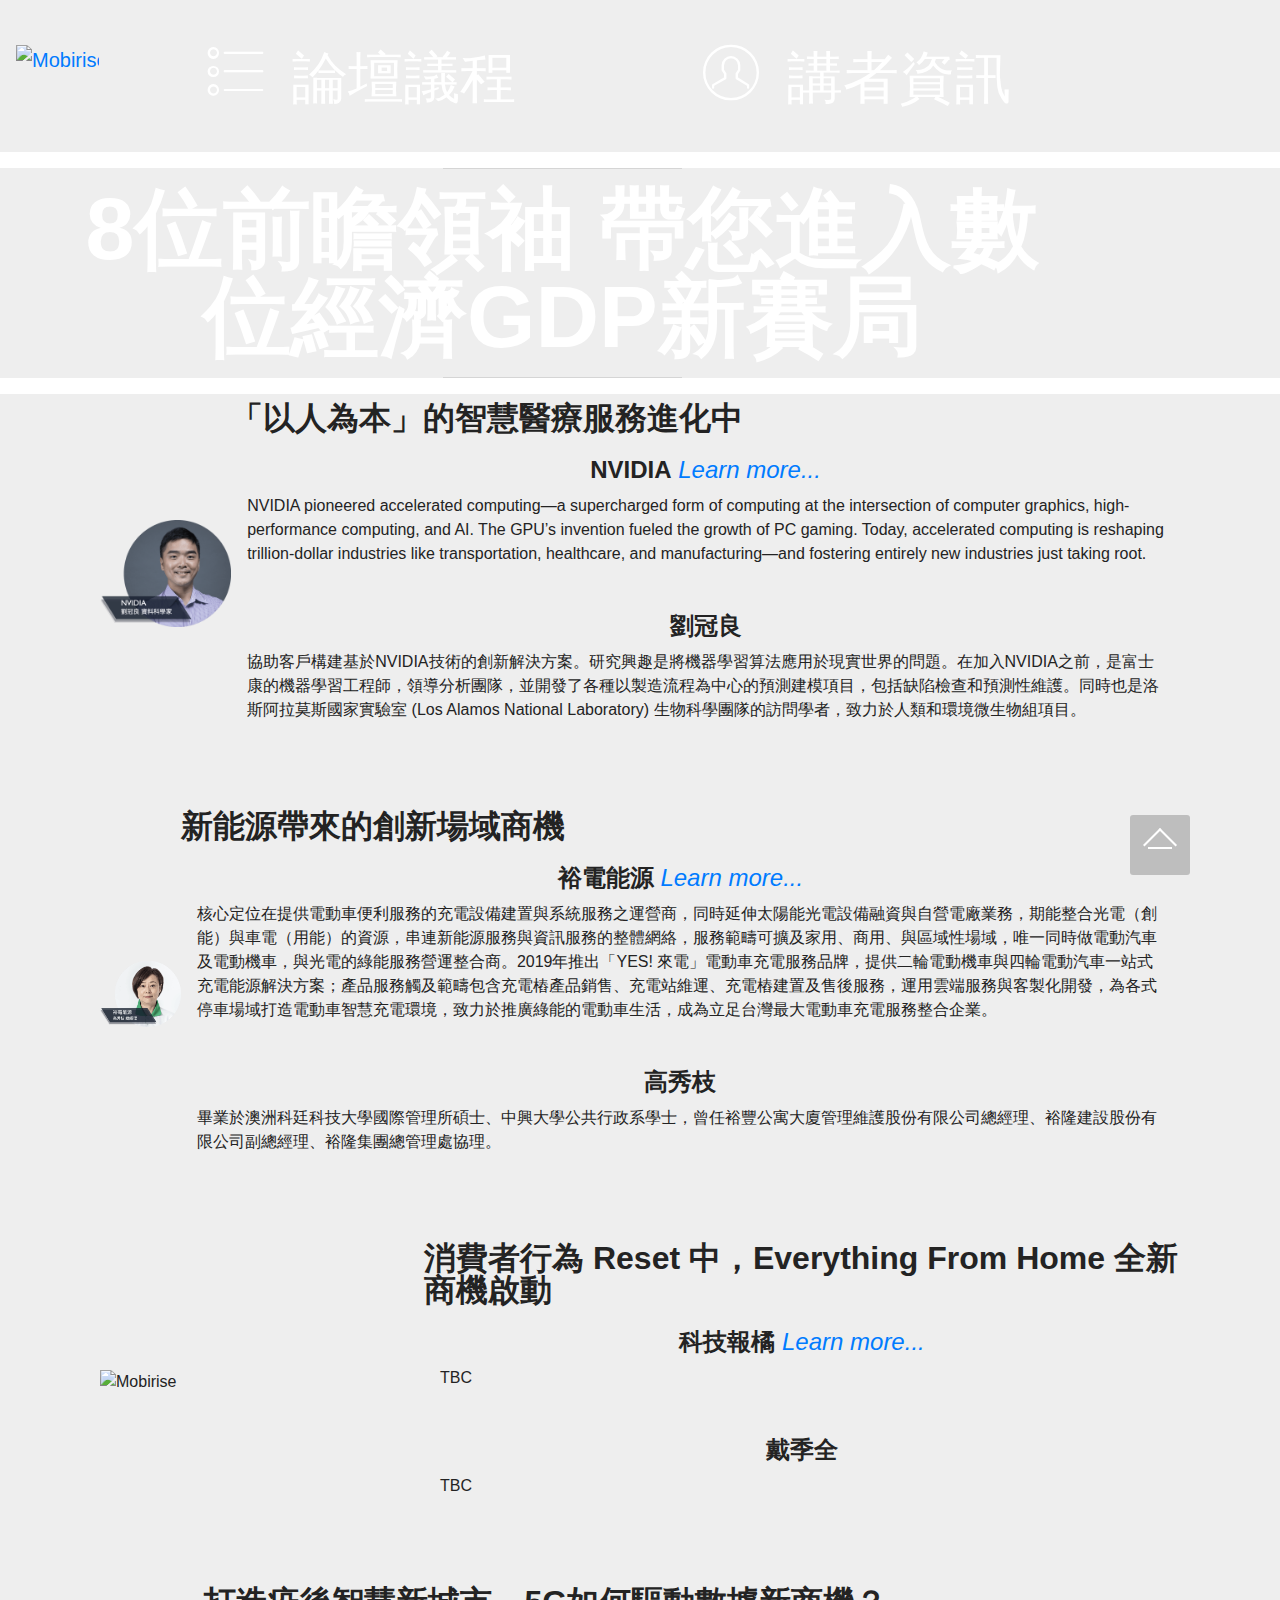
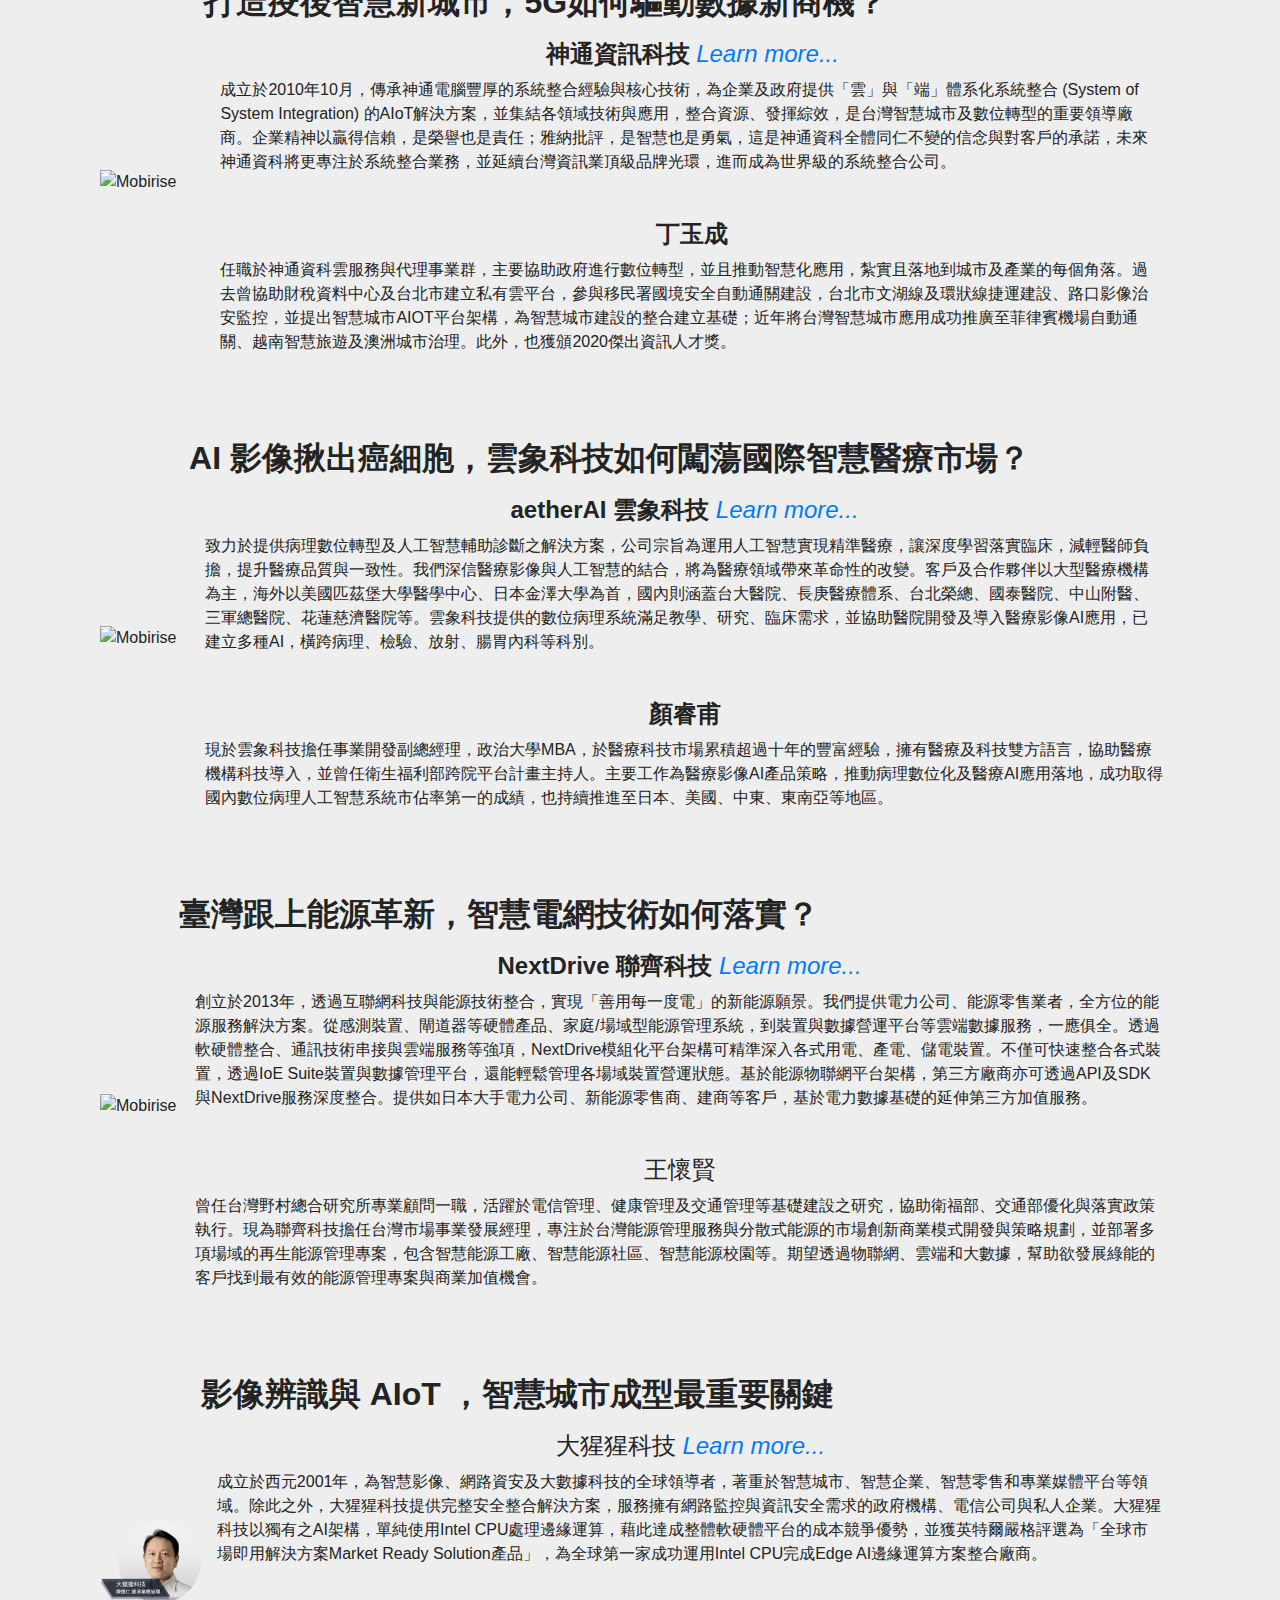
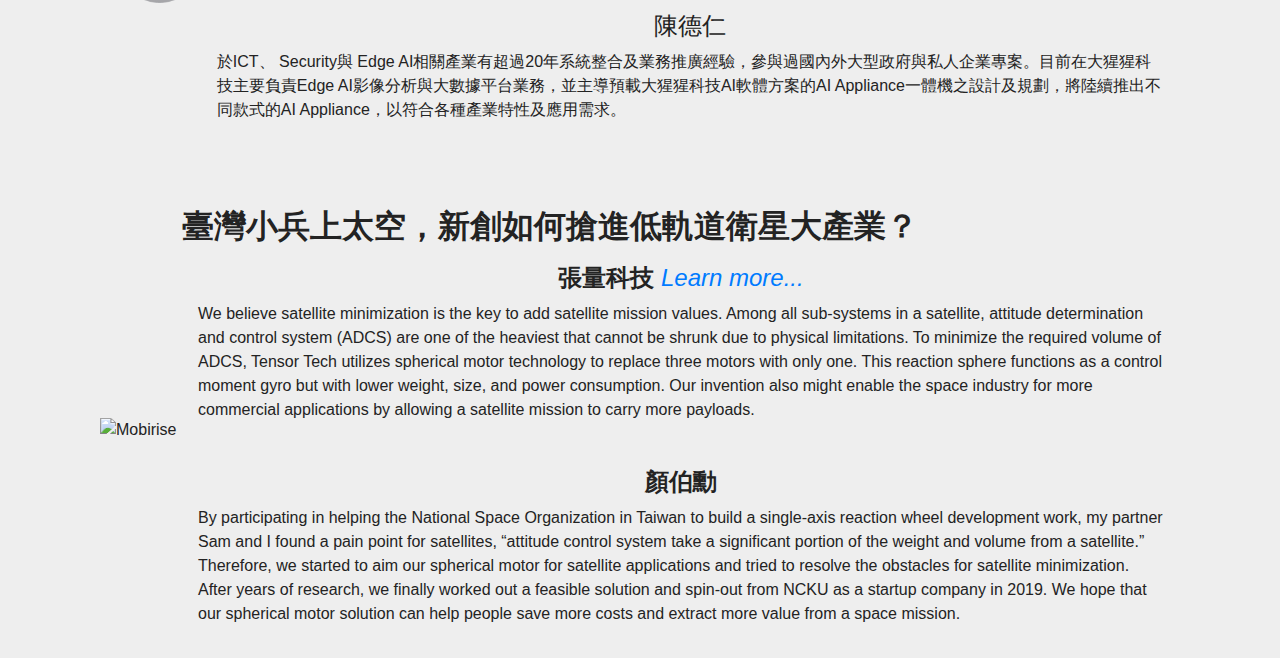
==== commit 716ccb03: "0818 upload v2" ====
--- a/page2.html
+++ b/page2.html
@@ -6,7 +6,7 @@
   <meta http-equiv="X-UA-Compatible" content="IE=edge">
   <meta name="generator" content="Mobirise v4.12.4, mobirise.com">
   <meta name="viewport" content="width=device-width, initial-scale=1, minimum-scale=1">
-  <link rel="shortcut icon" href="assets/images/logo4.png" type="image/x-icon">
+  <link rel="shortcut icon" href="assets/images/logo2-674x98.png" type="image/x-icon">
   <meta name="description" content="Site Creator Description">
   
   
@@ -16,6 +16,7 @@
   <link rel="stylesheet" href="assets/bootstrap/css/bootstrap-grid.min.css">
   <link rel="stylesheet" href="assets/bootstrap/css/bootstrap-reboot.min.css">
   <link rel="stylesheet" href="assets/tether/tether.min.css">
+  <link rel="stylesheet" href="assets/dropdown/css/style.css">
   <link rel="stylesheet" href="assets/theme/css/style.css">
   <link href="assets/fonts/style.css" rel="stylesheet">
   <link rel="preload" as="style" href="assets/mobirise/css/mbr-additional.css"><link rel="stylesheet" href="assets/mobirise/css/mbr-additional.css" type="text/css">
@@ -24,7 +25,44 @@
   
 </head>
 <body>
-  <section class="mbr-section article content10 cid-sGkvxNhgwI" id="content10-3a">
+  <section class="menu cid-sGq3R7YnV7" once="menu" id="menu1-3l">
+
+    
+
+    <nav class="navbar navbar-expand beta-menu navbar-dropdown align-items-center navbar-fixed-top navbar-toggleable-sm bg-color transparent">
+        <button class="navbar-toggler navbar-toggler-right" type="button" data-toggle="collapse" data-target="#navbarSupportedContent" aria-controls="navbarSupportedContent" aria-expanded="false" aria-label="Toggle navigation">
+            <div class="hamburger">
+                <span></span>
+                <span></span>
+                <span></span>
+                <span></span>
+            </div>
+        </button>
+        <div class="menu-logo">
+            <div class="navbar-brand">
+                <span class="navbar-logo">
+                    <a href="index.html#header3-3i">
+                         <img src="assets/images/logo2-674x98.png" alt="Mobirise" title="" style="height: 3.8rem;">
+                    </a>
+                </span>
+                
+            </div>
+        </div>
+        <div class="collapse navbar-collapse" id="navbarSupportedContent">
+            <ul class="navbar-nav nav-dropdown nav-right" data-app-modern-menu="true"><li class="nav-item">
+                    <a class="nav-link link text-white display-4" href="index.html#header16-2t"><span class="mbri-bulleted-list mbr-iconfont mbr-iconfont-btn">&nbsp;論壇議程</span>
+                        </a>
+                </li>
+                <li class="nav-item">
+                    <a class="nav-link link text-white display-4" href="page2.html#content10-3a"><span class="mbri-user mbr-iconfont mbr-iconfont-btn">&nbsp;講者資訊</span>
+                        </a>
+                </li></ul>
+            
+        </div>
+    </nav>
+</section>
+
+<section class="engine"><a href="https://mobirise.info/i">website creation software</a></section><section class="mbr-section article content10 cid-sGkvxNhgwI" id="content10-3a">
     
      
 
@@ -37,7 +75,7 @@
     </div>
 </section>
 
-<section class="engine"><a href="https://mobirise.info/d">free website maker</a></section><section class="features11 cid-sGaZBwvQow" id="features11-2h">
+<section class="features11 cid-sGaZBwvQow" id="features11-2h">
 
     
 
@@ -50,8 +88,8 @@
                     <img src="assets/images/-628x514.png" alt="Mobirise" title="">
                 </div>
                 <div class=" align-left aside-content">
-                    <h2 class="mbr-title pt-2 mbr-fonts-style display-5">「以人為本」的智慧醫療服務進化中
-                    </h2>
+                    <h2 class="mbr-title pt-2 mbr-fonts-style display-5"><strong>「以人為本」的智慧醫療服務進化中
+                    </strong></h2>
                     <div class="mbr-section-text">
                         
                     </div>
@@ -62,8 +100,7 @@
                                      
                                 <div class="media-body">
                                     <h4 class="card-title mbr-fonts-style display-7">
-                                        NVIDIA
-                                    </h4>
+                                        <strong>NVIDIA</strong><em>&nbsp;<a href="https://www.nvidia.com/zh-tw/"><i>Learn more...</i></a></em></h4>
                                 </div>
                             </div>                
 
@@ -78,9 +115,9 @@
                             <div class="media">
                                      
                                 <div class="media-body">
-                                    <h4 class="card-title mbr-fonts-style display-7">
+                                    <h4 class="card-title mbr-fonts-style display-7"><strong>
                                         劉冠良
-                                    </h4>
+                                    </strong></h4>
                                 </div>
                             </div>                
 
@@ -161,7 +198,7 @@
                     <img src="assets/images/-628x511.png" alt="Mobirise" title="">
                 </div>
                 <div class=" align-left aside-content">
-                    <h2 class="mbr-title pt-2 mbr-fonts-style display-5">新能源帶來的創新場域商機</h2>
+                    <h2 class="mbr-title pt-2 mbr-fonts-style display-5"><strong>新能源帶來的創新場域商機</strong></h2>
                     <div class="mbr-section-text">
                         
                     </div>
@@ -172,14 +209,12 @@
                                      
                                 <div class="media-body">
                                     <h4 class="card-title mbr-fonts-style display-7">
-                                        裕電能源
-                                    </h4>
-                                </div>
-                            </div>                
-
-                            <div class="card-box">
-                                <p class="block-text mbr-fonts-style display-7">
-                                   裕電能源核心定位在提供電動車便利服務的充電設備建置與系統服務之運營商，同時延伸太陽能光電設備融資與自營電廠業務，期能整合光電（創能）與車電（用能）的資源，串連新能源服務與資訊服務的整體網絡，服務範疇可擴及家用、商用、與區域性場域，唯一同時做電動汽車及電動機車，與光電的綠能服務營運整合商。2019年推出「YES! 來電」電動車充電服務品牌，提供二輪電動機車與四輪電動汽車一站式充電能源解決方案；產品服務觸及範疇包含充電樁產品銷售、充電站維運、充電樁建置及售後服務，運用雲端服務與客製化開發，為各式停車場域打造電動車智慧充電環境，致力於推廣綠能的電動車生活，成為立足台灣最大電動車充電服務整合企業。 
+                                        <strong>裕電能源&nbsp;</strong><a href="https://www.yes-energy.com.tw/"><em>Learn more...</em></a></h4>
+                                </div>
+                            </div>                
+
+                            <div class="card-box">
+                                <p class="block-text mbr-fonts-style display-7">核心定位在提供電動車便利服務的充電設備建置與系統服務之運營商，同時延伸太陽能光電設備融資與自營電廠業務，期能整合光電（創能）與車電（用能）的資源，串連新能源服務與資訊服務的整體網絡，服務範疇可擴及家用、商用、與區域性場域，唯一同時做電動汽車及電動機車，與光電的綠能服務營運整合商。2019年推出「YES! 來電」電動車充電服務品牌，提供二輪電動機車與四輪電動汽車一站式充電能源解決方案；產品服務觸及範疇包含充電樁產品銷售、充電站維運、充電樁建置及售後服務，運用雲端服務與客製化開發，為各式停車場域打造電動車智慧充電環境，致力於推廣綠能的電動車生活，成為立足台灣最大電動車充電服務整合企業。 
                                 </p>
                             </div>
                         </div>
@@ -188,8 +223,8 @@
                             <div class="media">
                                      
                                 <div class="media-body">
-                                    <h4 class="card-title mbr-fonts-style display-7">
-                                        高秀枝</h4>
+                                    <h4 class="card-title mbr-fonts-style display-7"><strong>
+                                        高秀枝</strong></h4>
                                 </div>
                             </div>                
 
@@ -265,10 +300,10 @@
         <div class="col-md-12">
             <div class="media-container-row">
                 <div class="mbr-figure m-auto" style="width: 35%;">
-                    <img src="assets/images/-628x514366.png" alt="Mobirise" title="">
+                    <img src="assets/images/-628x514616.png" alt="Mobirise" title="">
                 </div>
                 <div class=" align-left aside-content">
-                    <h2 class="mbr-title pt-2 mbr-fonts-style display-5">消費者行為 Reset 中，Everything From Home 全新商機啟動</h2>
+                    <h2 class="mbr-title pt-2 mbr-fonts-style display-5"><strong>消費者行為 Reset 中，Everything From Home 全新商機啟動</strong></h2>
                     <div class="mbr-section-text">
                         
                     </div>
@@ -279,7 +314,7 @@
                                      
                                 <div class="media-body">
                                     <h4 class="card-title mbr-fonts-style display-7"><strong>
-                                        科技報橘</strong></h4>
+                                        科技報橘&nbsp;<a href="https://buzzorange.com/techorange/"><em>Learn more...</em></a></strong></h4>
                                 </div>
                             </div>                
 
@@ -370,10 +405,10 @@
         <div class="col-md-12">
             <div class="media-container-row">
                 <div class="mbr-figure m-auto" style="width: 35%;">
-                    <img src="assets/images/-628x514367.png" alt="Mobirise" title="">
+                    <img src="assets/images/-628x514617.png" alt="Mobirise" title="">
                 </div>
                 <div class=" align-left aside-content">
-                    <h2 class="mbr-title pt-2 mbr-fonts-style display-5">當整座城市連上網，如何搭建資訊流基礎建設<br></h2>
+                    <h2 class="mbr-title pt-2 mbr-fonts-style display-5"><strong>打造疫後智慧新城市，5G如何驅動數據新商機？</strong></h2>
                     <div class="mbr-section-text">
                         
                     </div>
@@ -384,13 +419,12 @@
                                      
                                 <div class="media-body">
                                     <h4 class="card-title mbr-fonts-style display-7"><strong>
-                                        神通資訊科技</strong></h4>
-                                </div>
-                            </div>                
-
-                            <div class="card-box">
-                                <p class="block-text mbr-fonts-style display-7">
-                                   神通資科為國內最大的系統整合廠商，致力於智慧城市系統的發展，多年來在智慧交通、智慧教育、智慧圖書館、電子化政府等各領域都發展出成功的營運模式，近年神通資科更把台灣系統整合的成功經驗輸出海外，例如，菲律賓四座國際機場的自動通關系統（E-Gate）即為其一手打造，E-Gate並榮獲2019智慧城市論壇暨展覽「系統整合輸出獎」。 
+                                        神通資訊科技&nbsp;<a href="https://www.mitac.com.tw/"><em>Learn more...</em></a></strong></h4>
+                                </div>
+                            </div>                
+
+                            <div class="card-box">
+                                <p class="block-text mbr-fonts-style display-7">成立於2010年10月，傳承神通電腦豐厚的系統整合經驗與核心技術，為企業及政府提供「雲」與「端」體系化系統整合 (System of System Integration) 的AIoT解決方案，並集結各領域技術與應用，整合資源、發揮綜效，是台灣智慧城市及數位轉型的重要領導廠商。企業精神以贏得信賴，是榮譽也是責任；雅納批評，是智慧也是勇氣，這是神通資科全體同仁不變的信念與對客戶的承諾，未來神通資科將更專注於系統整合業務，並延續台灣資訊業頂級品牌光環，進而成為世界級的系統整合公司。 
                                 </p>
                             </div>
                         </div>
@@ -476,10 +510,10 @@
         <div class="col-md-12">
             <div class="media-container-row">
                 <div class="mbr-figure m-auto" style="width: 35%;">
-                    <img src="assets/images/-628x514368.png" alt="Mobirise" title="">
+                    <img src="assets/images/v2-628x514.png" alt="Mobirise" title="">
                 </div>
                 <div class=" align-left aside-content">
-                    <h2 class="mbr-title pt-2 mbr-fonts-style display-5">AI 影像揪出癌細胞，雲象科技如何闖蕩國際智慧醫療市場？<br></h2>
+                    <h2 class="mbr-title pt-2 mbr-fonts-style display-5"><strong>AI 影像揪出癌細胞，雲象科技如何闖蕩國際智慧醫療市場？</strong><br></h2>
                     <div class="mbr-section-text">
                         
                     </div>
@@ -489,14 +523,12 @@
                             <div class="media">
                                      
                                 <div class="media-body">
-                                    <h4 class="card-title mbr-fonts-style display-7"><strong>
-                                        雲象科技</strong></h4>
-                                </div>
-                            </div>                
-
-                            <div class="card-box">
-                                <p class="block-text mbr-fonts-style display-7">
-                                   雲象科技致力於提供病理數位轉型及人工智慧輔助診斷之解決方案，公司宗旨為運用人工智慧實現精準醫療，讓深度學習落實臨床，減輕醫師負擔，提升醫療品質與一致性。我們深信醫療影像與人工智慧的結合，將為醫療領域帶來革命性的改變。客戶及合作夥伴以大型醫療機構為主，海外以美國匹茲堡大學醫學中心、日本金澤大學為首，國內則涵蓋台大醫院、長庚醫療體系、台北榮總、國泰醫院、中山附醫、三軍總醫院、花蓮慈濟醫院等。雲象科技提供的數位病理系統滿足教學、研究、臨床需求，並協助醫院開發及導入醫療影像AI應用，已建立多種AI，橫跨病理、檢驗、放射、腸胃內科等科別。</p>
+                                    <h4 class="card-title mbr-fonts-style display-7"><strong>aetherAI 雲象科技&nbsp;<a href="https://www.aetherai.com/"><em>Learn more...</em></a></strong></h4>
+                                </div>
+                            </div>                
+
+                            <div class="card-box">
+                                <p class="block-text mbr-fonts-style display-7">致力於提供病理數位轉型及人工智慧輔助診斷之解決方案，公司宗旨為運用人工智慧實現精準醫療，讓深度學習落實臨床，減輕醫師負擔，提升醫療品質與一致性。我們深信醫療影像與人工智慧的結合，將為醫療領域帶來革命性的改變。客戶及合作夥伴以大型醫療機構為主，海外以美國匹茲堡大學醫學中心、日本金澤大學為首，國內則涵蓋台大醫院、長庚醫療體系、台北榮總、國泰醫院、中山附醫、三軍總醫院、花蓮慈濟醫院等。雲象科技提供的數位病理系統滿足教學、研究、臨床需求，並協助醫院開發及導入醫療影像AI應用，已建立多種AI，橫跨病理、檢驗、放射、腸胃內科等科別。</p>
                             </div>
                         </div>
 
@@ -581,10 +613,10 @@
         <div class="col-md-12">
             <div class="media-container-row">
                 <div class="mbr-figure m-auto" style="width: 35%;">
-                    <img src="assets/images/-628x514369.png" alt="Mobirise" title="">
+                    <img src="assets/images/v2-628x514618.png" alt="Mobirise" title="">
                 </div>
                 <div class=" align-left aside-content">
-                    <h2 class="mbr-title pt-2 mbr-fonts-style display-5">臺灣跟上能源革新，智慧電網技術如何落實？</h2>
+                    <h2 class="mbr-title pt-2 mbr-fonts-style display-5"><strong>臺灣跟上能源革新，智慧電網技術如何落實？</strong></h2>
                     <div class="mbr-section-text">
                         
                     </div>
@@ -594,14 +626,12 @@
                             <div class="media">
                                      
                                 <div class="media-body">
-                                    <h4 class="card-title mbr-fonts-style display-7">
-                                        聯齊科技
-                                    </h4>
-                                </div>
-                            </div>                
-
-                            <div class="card-box">
-                                <p class="block-text mbr-fonts-style display-7">NextDrive聯齊科技創立於2013年，透過互聯網科技與能源技術整合，實現「善用每一度電」的新能源願景。我們提供電力公司、能源零售業者，全方位的能源服務解決方案。從感測裝置、閘道器等硬體產品、家庭/場域型能源管理系統，到裝置與數據營運平台等雲端數據服務，一應俱全。透過軟硬體整合、通訊技術串接與雲端服務等強項，NextDrive模組化平台架構可精準深入各式用電、產電、儲電裝置。不僅可快速整合各式裝置，透過IoE Suite裝置與數據管理平台，還能輕鬆管理各場域裝置營運狀態。基於能源物聯網平台架構，第三方廠商亦可透過API及SDK與NextDrive服務深度整合。提供如日本大手電力公司、新能源零售商、建商等客戶，基於電力數據基礎的延伸第三方加值服務。<br></p>
+                                    <h4 class="card-title mbr-fonts-style display-7"><strong>NextDrive 聯齊科技</strong>&nbsp;<a href="https://www.nextdrive.io/en/"><em>Learn more...</em></a></h4>
+                                </div>
+                            </div>                
+
+                            <div class="card-box">
+                                <p class="block-text mbr-fonts-style display-7">創立於2013年，透過互聯網科技與能源技術整合，實現「善用每一度電」的新能源願景。我們提供電力公司、能源零售業者，全方位的能源服務解決方案。從感測裝置、閘道器等硬體產品、家庭/場域型能源管理系統，到裝置與數據營運平台等雲端數據服務，一應俱全。透過軟硬體整合、通訊技術串接與雲端服務等強項，NextDrive模組化平台架構可精準深入各式用電、產電、儲電裝置。不僅可快速整合各式裝置，透過IoE Suite裝置與數據管理平台，還能輕鬆管理各場域裝置營運狀態。基於能源物聯網平台架構，第三方廠商亦可透過API及SDK與NextDrive服務深度整合。提供如日本大手電力公司、新能源零售商、建商等客戶，基於電力數據基礎的延伸第三方加值服務。<br></p>
                             </div>
                         </div>
 
@@ -690,7 +720,7 @@
                     <img src="assets/images/-628x515.png" alt="Mobirise" title="">
                 </div>
                 <div class=" align-left aside-content">
-                    <h2 class="mbr-title pt-2 mbr-fonts-style display-5">影像辨識與 AIoT ，智慧城市成型最重要關鍵</h2>
+                    <h2 class="mbr-title pt-2 mbr-fonts-style display-5"><strong>影像辨識與 AIoT ，智慧城市成型最重要關鍵</strong></h2>
                     <div class="mbr-section-text">
                         
                     </div>
@@ -700,7 +730,7 @@
                             <div class="media">
                                      
                                 <div class="media-body">
-                                    <h4 class="card-title mbr-fonts-style display-7">大猩猩科技</h4>
+                                    <h4 class="card-title mbr-fonts-style display-7">大猩猩科技&nbsp;<a href="https://tw.gorilla-technology.com/"><em>Learn more...</em></a></h4>
                                 </div>
                             </div>                
 
@@ -791,11 +821,11 @@
         <div class="col-md-12">
             <div class="media-container-row">
                 <div class="mbr-figure m-auto" style="width: 35%;">
-                    <img src="assets/images/-628x514370.png" alt="Mobirise" title="">
+                    <img src="assets/images/-628x514619.png" alt="Mobirise" title="">
                 </div>
                 <div class=" align-left aside-content">
-                    <h2 class="mbr-title pt-2 mbr-fonts-style display-5">臺灣小兵上太空，新創如何搶進低軌道衛星大產業？
-                    </h2>
+                    <h2 class="mbr-title pt-2 mbr-fonts-style display-5"><strong>臺灣小兵上太空，新創如何搶進低軌道衛星大產業？
+                    </strong></h2>
                     <div class="mbr-section-text">
                         
                     </div>
@@ -805,32 +835,27 @@
                             <div class="media">
                                      
                                 <div class="media-body">
-                                    <h4 class="card-title mbr-fonts-style display-7">
-                                        張量科技
-                                    </h4>
-                                </div>
-                            </div>                
-
-                            <div class="card-box">
-                                <p class="block-text mbr-fonts-style display-7">There are two obstacles to the growth of commercial space: Cutting rocket launching costs and adding satellite mission values. While reusable rocket has shown its path for the first challenge, we believe satellite minimization is the key to tackle the second. Among all sub-systems in a satellite, attitude determination and control system (ADCS) are one of the heaviest that cannot be shrunk due to physical limitations. If the size of ADCS could be smaller, more volumes are available for more payloads or more powerful payloads, which enables more profit for a satellite operator. - -Every satellite must have an ADCS to control its orientation. The traditional approach is to install a motor (i.e., reaction wheel) on each axis (i.e., X, Y, and Z axes). Therefore, the current ADCS requires at least three single-axis reaction wheel motors and three sets of magnetic coils, respectively placed on the X-axis, Y-axis, and Z-axis to control the satellite's three degrees of freedom rotation. - -To minimize the required volume of ADCS, Tensor Tech utilizes spherical motor technology to replace three motors with only one. This reaction sphere functions as a control moment gyro but with lower weight, size, and power consumption. Our invention also might enable the space industry for more commercial applications by allowing a satellite mission to carry more payloads.</p>
-                            </div>
-                        </div>
-
-                        <div class="card p-3 pr-3">
-                            <div class="media">
-                                     
-                                <div class="media-body">
-                                    <h4 class="card-title mbr-fonts-style display-7">
-                                        顏伯勳</h4>
-                                </div>
-                            </div>                
-
-                            <div class="card-box">
-                                <p class="block-text mbr-fonts-style display-7">By participating in helping the National Space Organization in Taiwan to build a single-axis  reaction wheel development work, we found a pain point for satellites, “attitude control system take a significant portion of the weight and volume from a satellite.” Therefore, we started to aim our spherical motor for satellite applications and tried to resolve the obstacles for satellite minimization. After years of research, we finally worked out a feasible solution and spin-out from NCKU as a startup company in 2019. We hope that our spherical motor solution can help people save more costs and extract more value from a space mission.</p>
+                                    <h4 class="card-title mbr-fonts-style display-7"><strong>
+                                        張量科技 <a href="https://tensortech.com.tw/"><em>Learn more...</em></a></strong></h4>
+                                </div>
+                            </div>                
+
+                            <div class="card-box">
+                                <p class="block-text mbr-fonts-style display-7">We believe satellite minimization is the key to add satellite mission values. Among all sub-systems in a satellite, attitude determination and control system (ADCS) are one of the heaviest that cannot be shrunk due to physical limitations. To minimize the required volume of ADCS, Tensor Tech utilizes spherical motor technology to replace three motors with only one. This reaction sphere functions as a control moment gyro but with lower weight, size, and power consumption. Our invention also might enable the space industry for more commercial applications by allowing a satellite mission to carry more payloads.</p>
+                            </div>
+                        </div>
+
+                        <div class="card p-3 pr-3">
+                            <div class="media">
+                                     
+                                <div class="media-body">
+                                    <h4 class="card-title mbr-fonts-style display-7"><strong>
+                                        顏伯勳</strong></h4>
+                                </div>
+                            </div>                
+
+                            <div class="card-box">
+                                <p class="block-text mbr-fonts-style display-7">By participating in helping the National Space Organization in Taiwan to build a single-axis  reaction wheel development work, my partner Sam and I found a pain point for satellites, “attitude control system take a significant portion of the weight and volume from a satellite.” Therefore, we started to aim our spherical motor for satellite applications and tried to resolve the obstacles for satellite minimization. After years of research, we finally worked out a feasible solution and spin-out from NCKU as a startup company in 2019. We hope that our spherical motor solution can help people save more costs and extract more value from a space mission.</p>
                             </div>
                         </div>
                     </div>
@@ -846,6 +871,9 @@
   <script src="assets/bootstrap/js/bootstrap.min.js"></script>
   <script src="assets/tether/tether.min.js"></script>
   <script src="assets/smoothscroll/smooth-scroll.js"></script>
+  <script src="assets/dropdown/js/nav-dropdown.js"></script>
+  <script src="assets/dropdown/js/navbar-dropdown.js"></script>
+  <script src="assets/touchswipe/jquery.touch-swipe.min.js"></script>
   <script src="assets/theme/js/script.js"></script>
   
   
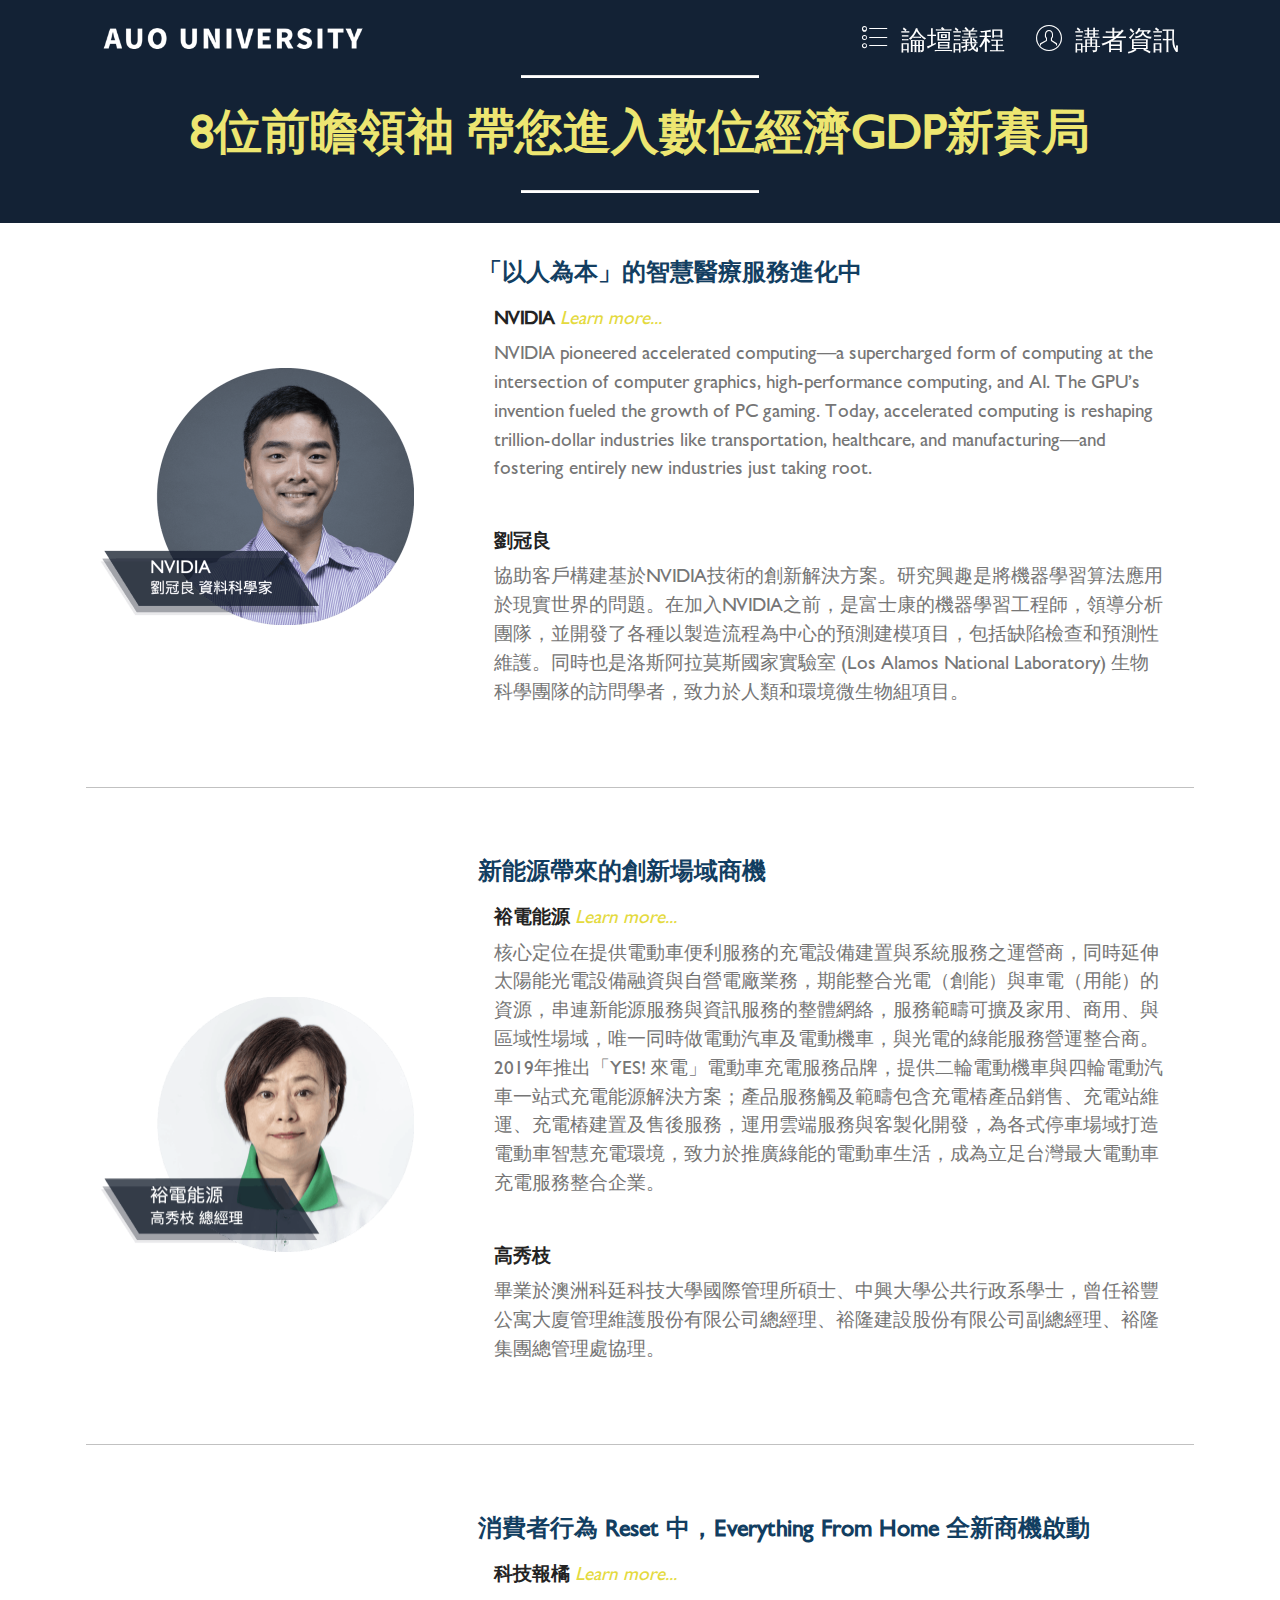
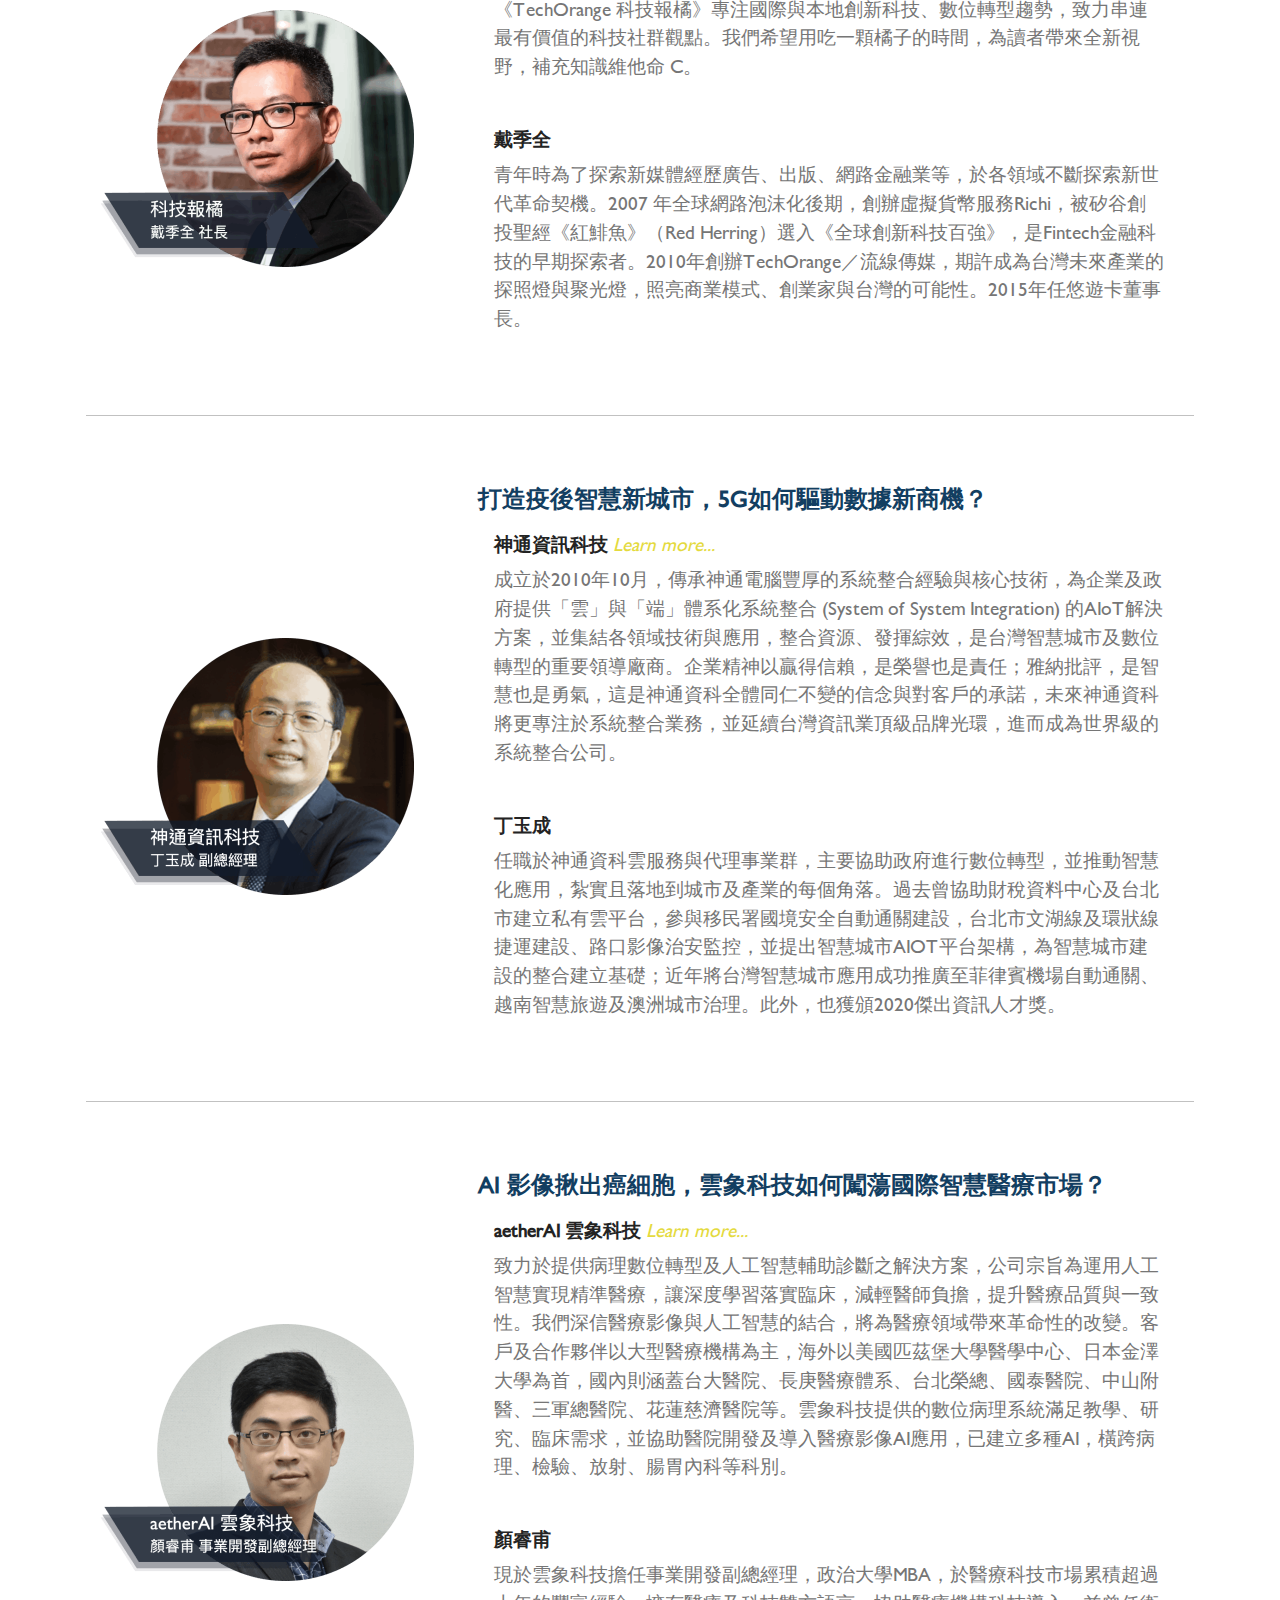
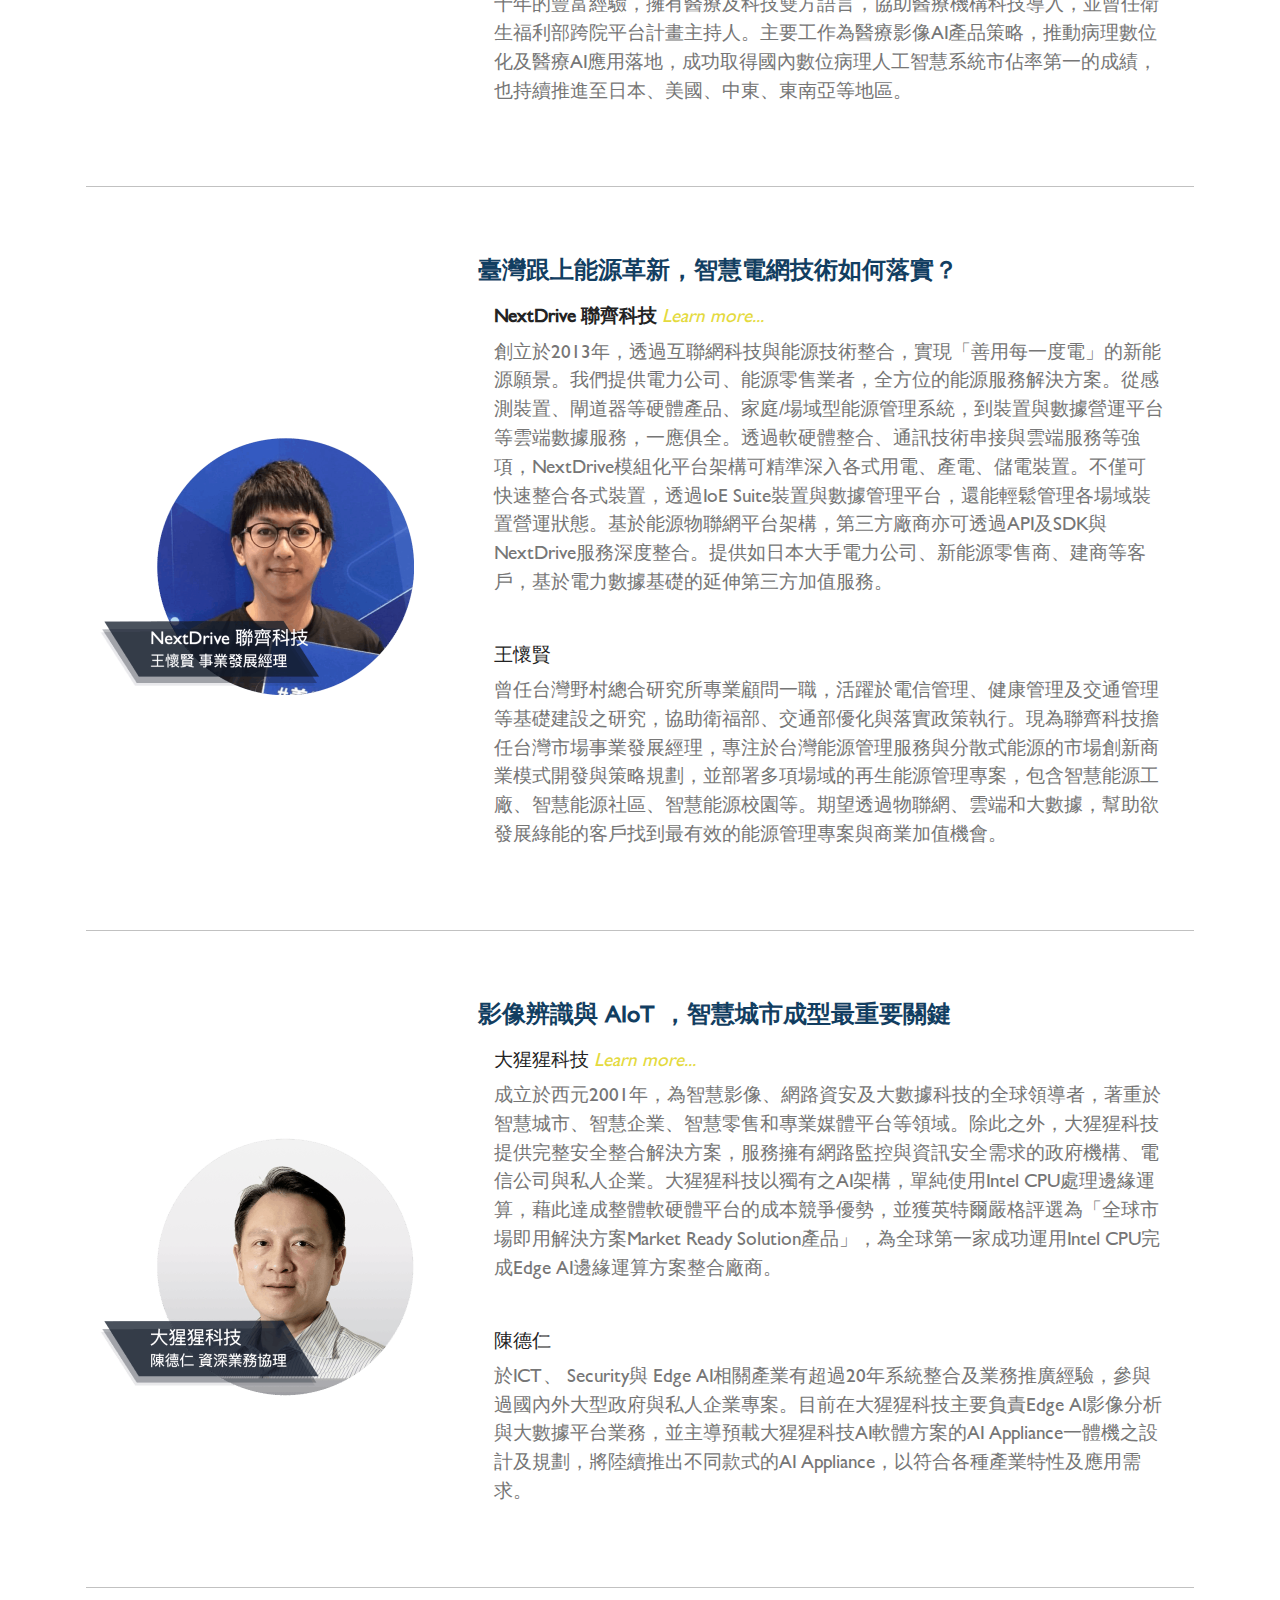
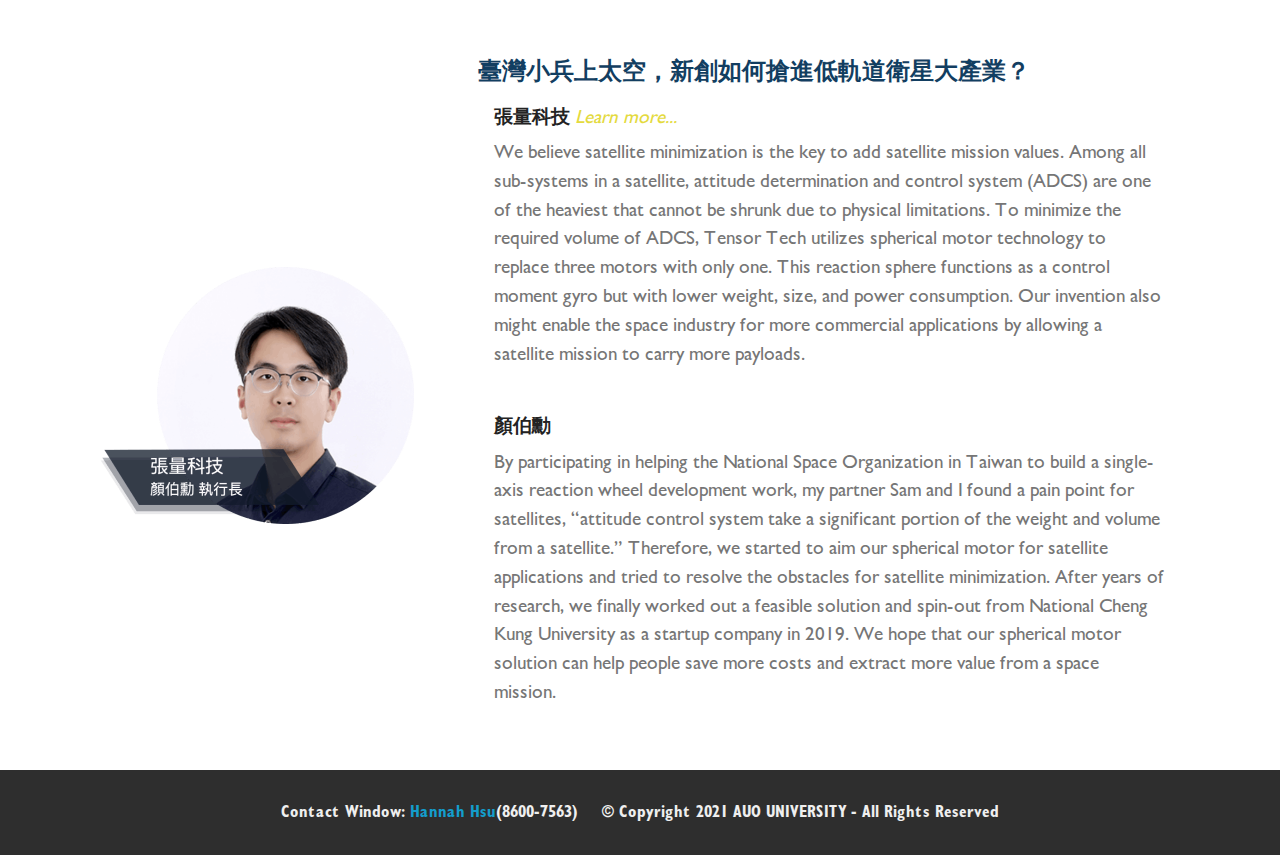
==== commit 9ab46366: "Add files via upload" ====
--- a/page2.html
+++ b/page2.html
@@ -62,7 +62,7 @@
     </nav>
 </section>
 
-<section class="engine"><a href="https://mobirise.info/i">website creation software</a></section><section class="mbr-section article content10 cid-sGkvxNhgwI" id="content10-3a">
+<section class="engine"><a href="https://mobirise.info/p">web templates free download</a></section><section class="mbr-section article content10 cid-sGkvxNhgwI" id="content10-3a">
     
      
 
@@ -300,7 +300,7 @@
         <div class="col-md-12">
             <div class="media-container-row">
                 <div class="mbr-figure m-auto" style="width: 35%;">
-                    <img src="assets/images/-628x514616.png" alt="Mobirise" title="">
+                    <img src="assets/images/-628x51480.png" alt="Mobirise" title="">
                 </div>
                 <div class=" align-left aside-content">
                     <h2 class="mbr-title pt-2 mbr-fonts-style display-5"><strong>消費者行為 Reset 中，Everything From Home 全新商機啟動</strong></h2>
@@ -319,7 +319,7 @@
                             </div>                
 
                             <div class="card-box">
-                                <p class="block-text mbr-fonts-style display-7">TBC</p>
+                                <p class="block-text mbr-fonts-style display-7">《TechOrange 科技報橘》專注國際與本地創新科技、數位轉型趨勢，致力串連最有價值的科技社群觀點。我們希望用吃一顆橘子的時間，為讀者帶來全新視野，補充知識維他命 C。</p>
                             </div>
                         </div>
 
@@ -333,7 +333,7 @@
                             </div>                
 
                             <div class="card-box">
-                                <p class="block-text mbr-fonts-style display-7">TBC
+                                <p class="block-text mbr-fonts-style display-7">青年時為了探索新媒體經歷廣告、出版、網路金融業等，於各領域不斷探索新世代革命契機。2007 年全球網路泡沫化後期，創辦虛擬貨幣服務Richi，被矽谷創投聖經《紅鯡魚》（Red Herring）選入《全球創新科技百強》，是Fintech金融科技的早期探索者。2010年創辦TechOrange／流線傳媒，期許成為台灣未來產業的探照燈與聚光燈，照亮商業模式、創業家與台灣的可能性。2015年任悠遊卡董事長。
                                 </p>
                             </div>
                         </div>
@@ -405,7 +405,7 @@
         <div class="col-md-12">
             <div class="media-container-row">
                 <div class="mbr-figure m-auto" style="width: 35%;">
-                    <img src="assets/images/-628x514617.png" alt="Mobirise" title="">
+                    <img src="assets/images/-628x51481.png" alt="Mobirise" title="">
                 </div>
                 <div class=" align-left aside-content">
                     <h2 class="mbr-title pt-2 mbr-fonts-style display-5"><strong>打造疫後智慧新城市，5G如何驅動數據新商機？</strong></h2>
@@ -439,7 +439,7 @@
                             </div>                
 
                             <div class="card-box">
-                                <p class="block-text mbr-fonts-style display-7">任職於神通資科雲服務與代理事業群，主要協助政府進行數位轉型，並且推動智慧化應用，紮實且落地到城市及產業的每個角落。過去曾協助財稅資料中心及台北市建立私有雲平台，參與移民署國境安全自動通關建設，台北市文湖線及環狀線捷運建設、路口影像治安監控，並提出智慧城市AIOT平台架構，為智慧城市建設的整合建立基礎；近年將台灣智慧城市應用成功推廣至菲律賓機場自動通關、越南智慧旅遊及澳洲城市治理。此外，也獲頒2020傑出資訊人才獎。</p>
+                                <p class="block-text mbr-fonts-style display-7">任職於神通資科雲服務與代理事業群，主要協助政府進行數位轉型，並推動智慧化應用，紮實且落地到城市及產業的每個角落。過去曾協助財稅資料中心及台北市建立私有雲平台，參與移民署國境安全自動通關建設，台北市文湖線及環狀線捷運建設、路口影像治安監控，並提出智慧城市AIOT平台架構，為智慧城市建設的整合建立基礎；近年將台灣智慧城市應用成功推廣至菲律賓機場自動通關、越南智慧旅遊及澳洲城市治理。此外，也獲頒2020傑出資訊人才獎。</p>
                             </div>
                         </div>
                     </div>
@@ -613,7 +613,7 @@
         <div class="col-md-12">
             <div class="media-container-row">
                 <div class="mbr-figure m-auto" style="width: 35%;">
-                    <img src="assets/images/v2-628x514618.png" alt="Mobirise" title="">
+                    <img src="assets/images/v2-628x51482.png" alt="Mobirise" title="">
                 </div>
                 <div class=" align-left aside-content">
                     <h2 class="mbr-title pt-2 mbr-fonts-style display-5"><strong>臺灣跟上能源革新，智慧電網技術如何落實？</strong></h2>
@@ -821,7 +821,7 @@
         <div class="col-md-12">
             <div class="media-container-row">
                 <div class="mbr-figure m-auto" style="width: 35%;">
-                    <img src="assets/images/-628x514619.png" alt="Mobirise" title="">
+                    <img src="assets/images/-628x51483.png" alt="Mobirise" title="">
                 </div>
                 <div class=" align-left aside-content">
                     <h2 class="mbr-title pt-2 mbr-fonts-style display-5"><strong>臺灣小兵上太空，新創如何搶進低軌道衛星大產業？
@@ -855,7 +855,7 @@
                             </div>                
 
                             <div class="card-box">
-                                <p class="block-text mbr-fonts-style display-7">By participating in helping the National Space Organization in Taiwan to build a single-axis  reaction wheel development work, my partner Sam and I found a pain point for satellites, “attitude control system take a significant portion of the weight and volume from a satellite.” Therefore, we started to aim our spherical motor for satellite applications and tried to resolve the obstacles for satellite minimization. After years of research, we finally worked out a feasible solution and spin-out from NCKU as a startup company in 2019. We hope that our spherical motor solution can help people save more costs and extract more value from a space mission.</p>
+                                <p class="block-text mbr-fonts-style display-7">By participating in helping the National Space Organization in Taiwan to build a single-axis  reaction wheel development work, my partner Sam and I found a pain point for satellites, “attitude control system take a significant portion of the weight and volume from a satellite.” Therefore, we started to aim our spherical motor for satellite applications and tried to resolve the obstacles for satellite minimization. After years of research, we finally worked out a feasible solution and spin-out from National Cheng Kung University&nbsp;as a startup company in 2019. We hope that our spherical motor solution can help people save more costs and extract more value from a space mission.</p>
                             </div>
                         </div>
                     </div>
@@ -863,6 +863,22 @@
             </div>
         </div> 
     </div>          
+</section>
+
+<section once="footers" class="cid-sGwgQc7Od7" id="footer6-4j">
+
+    
+
+    
+
+    <div class="container">
+        <div class="media-container-row align-center mbr-white">
+            <div class="col-12">
+                <p class="mbr-text mb-0 mbr-fonts-style display-4">Contact Window: <a href="mailto:hannah.hsu@auo.com" class="text-warning">Hannah Hsu</a>(8600-7563)&nbsp; &nbsp; &nbsp;© Copyright 2021 AUO UNIVERSITY - All Rights Reserved
+                </p>
+            </div>
+        </div>
+    </div>
 </section>
 
 
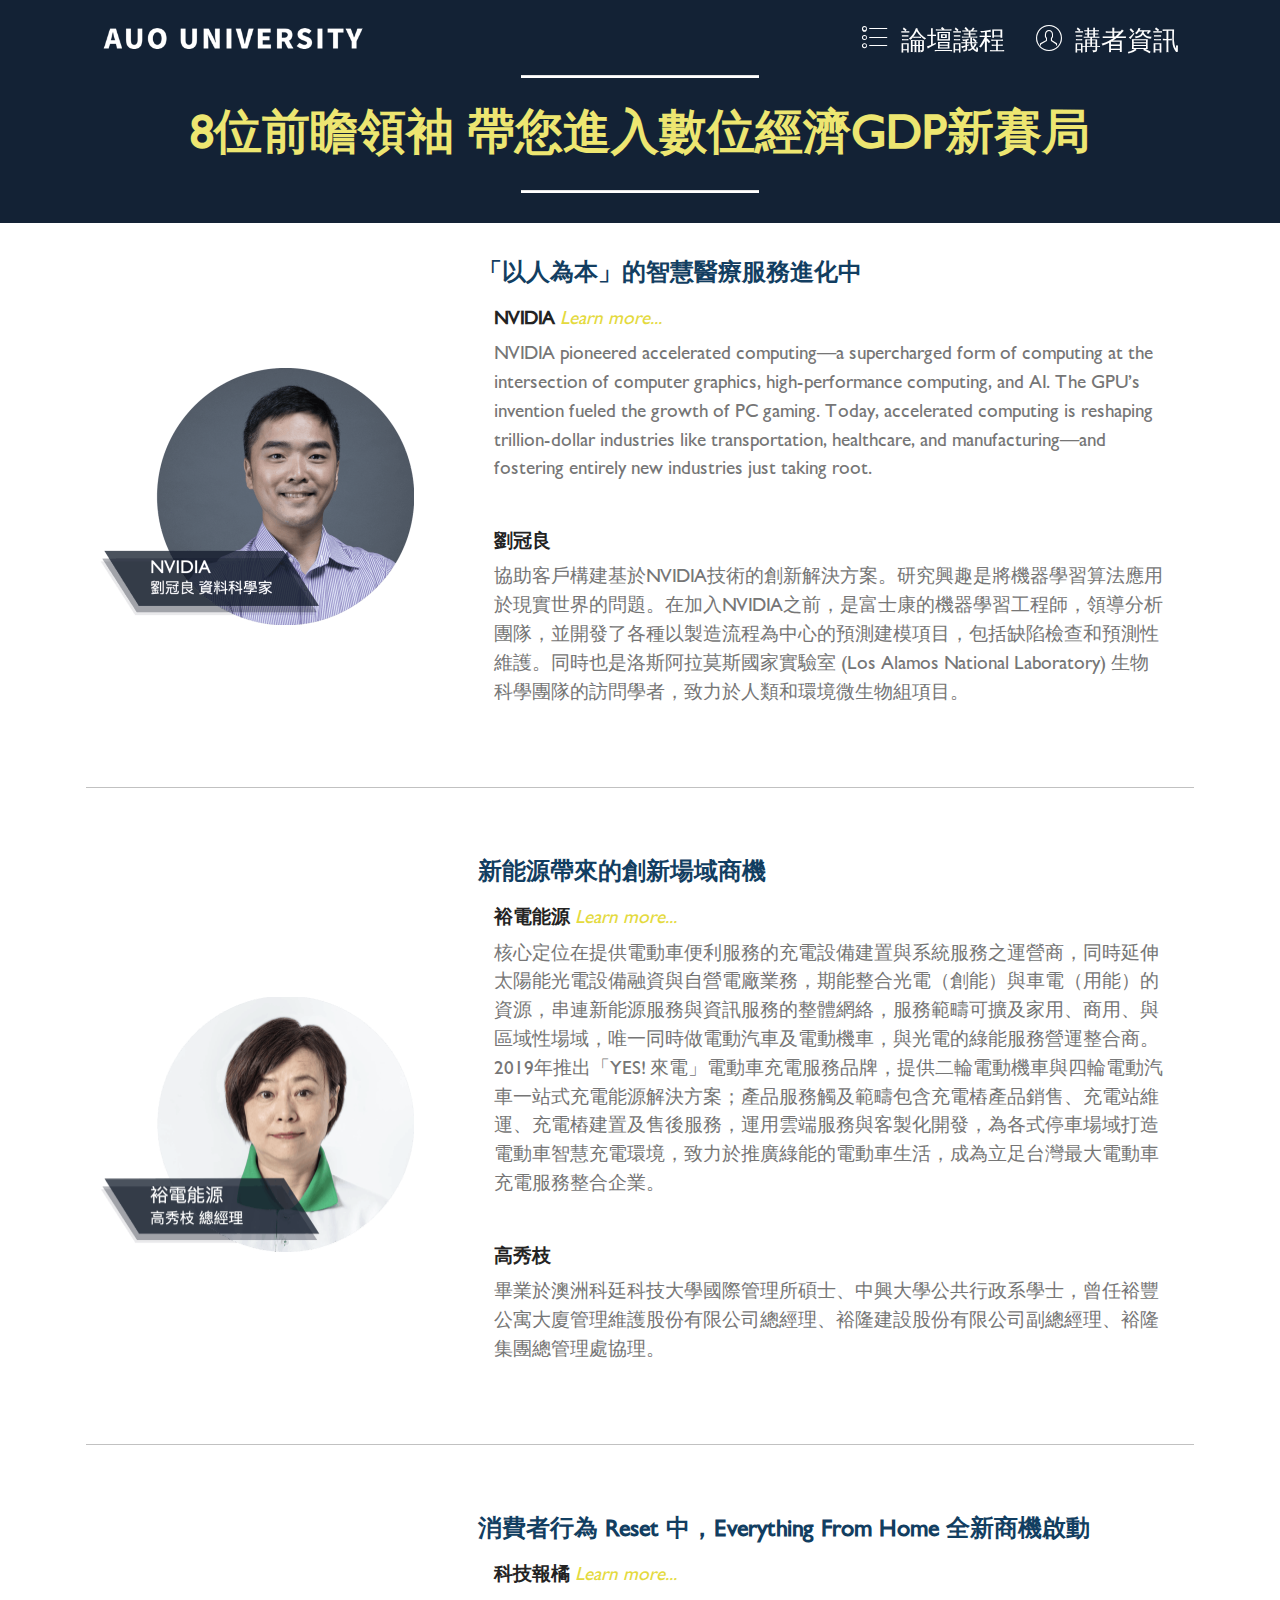
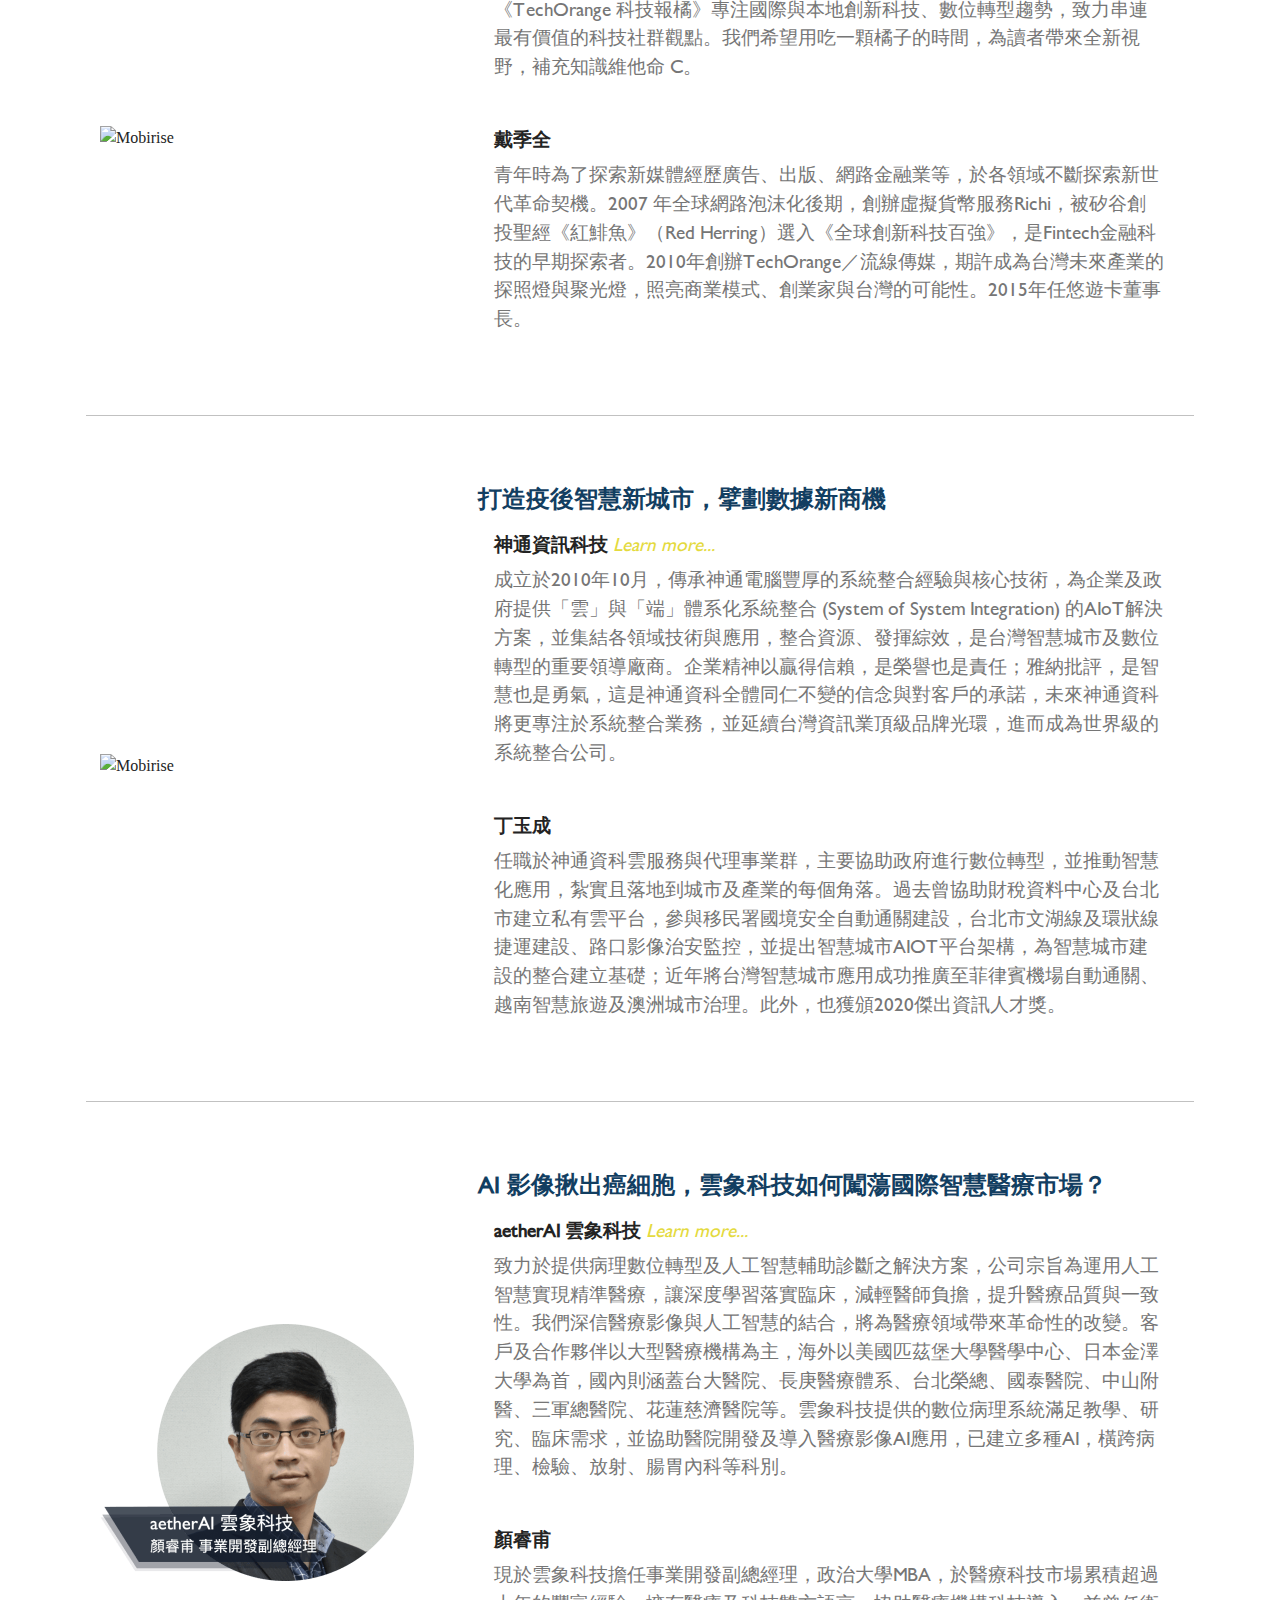
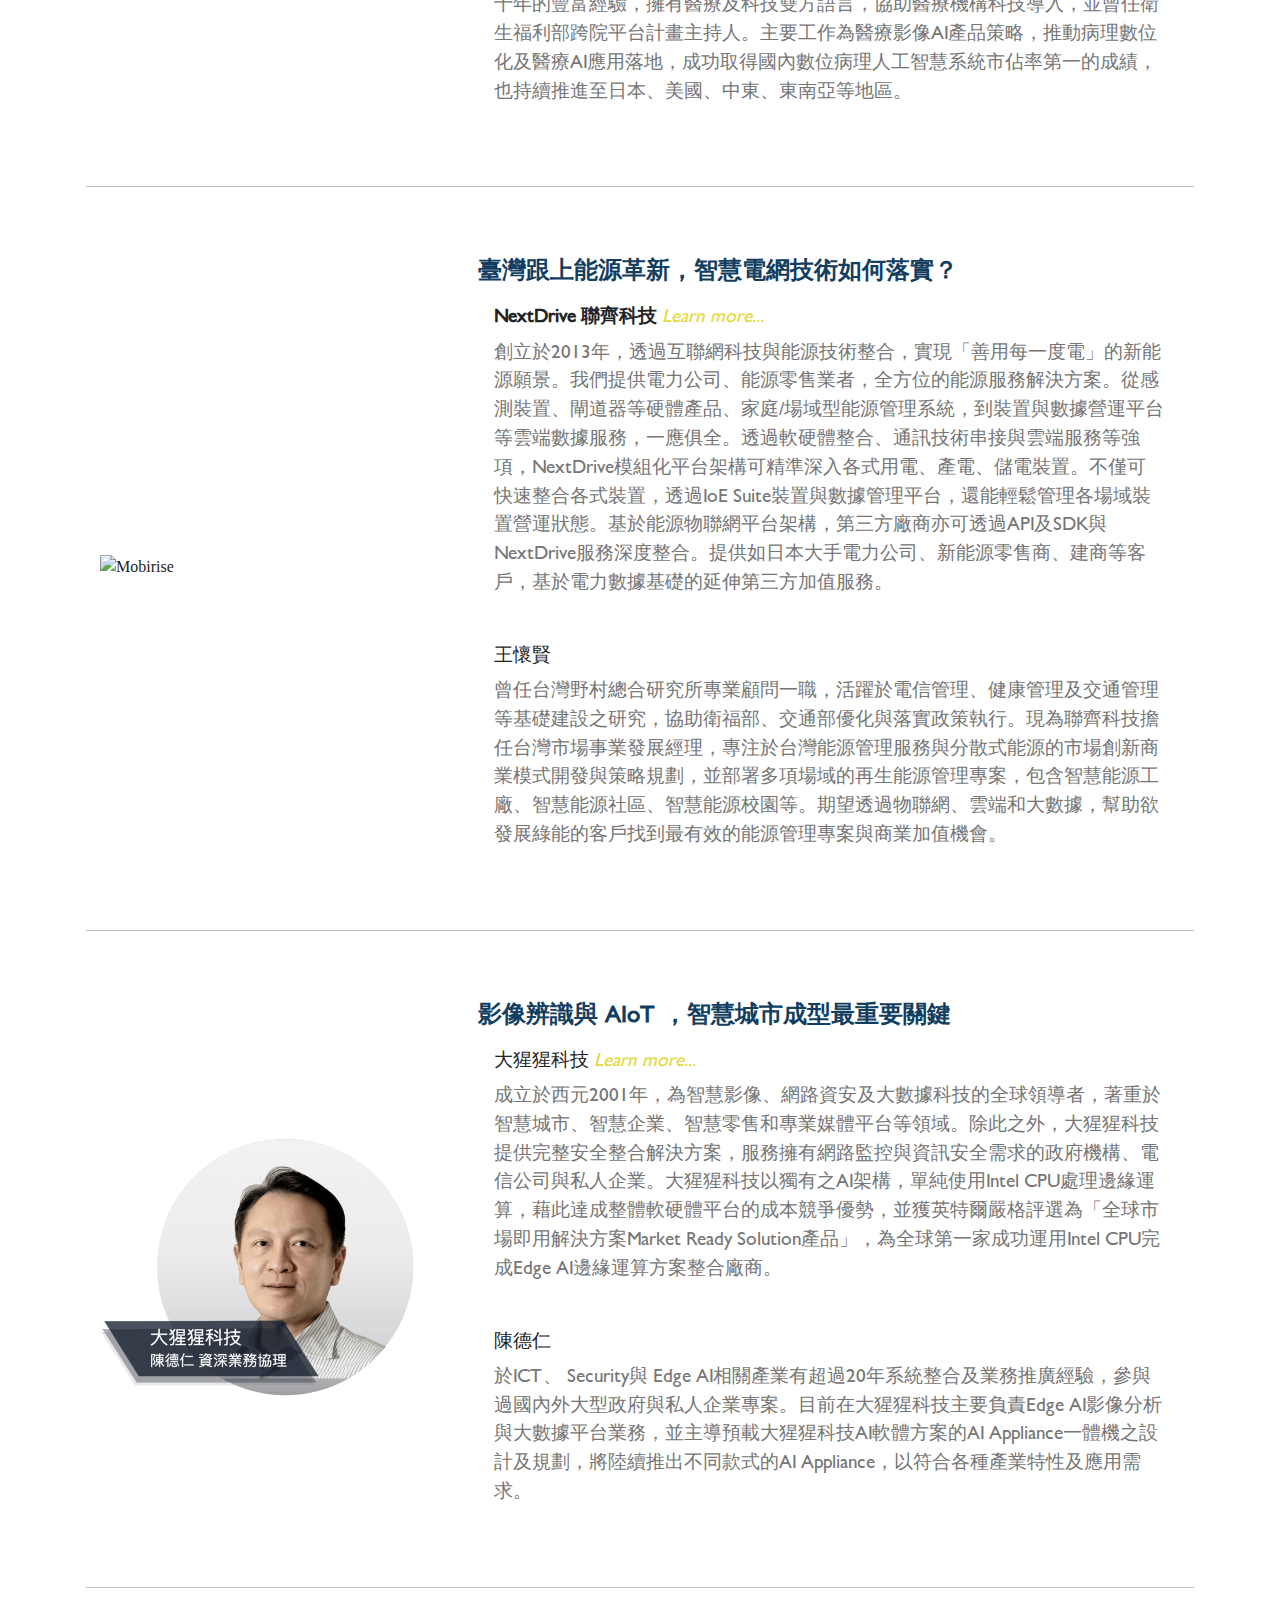
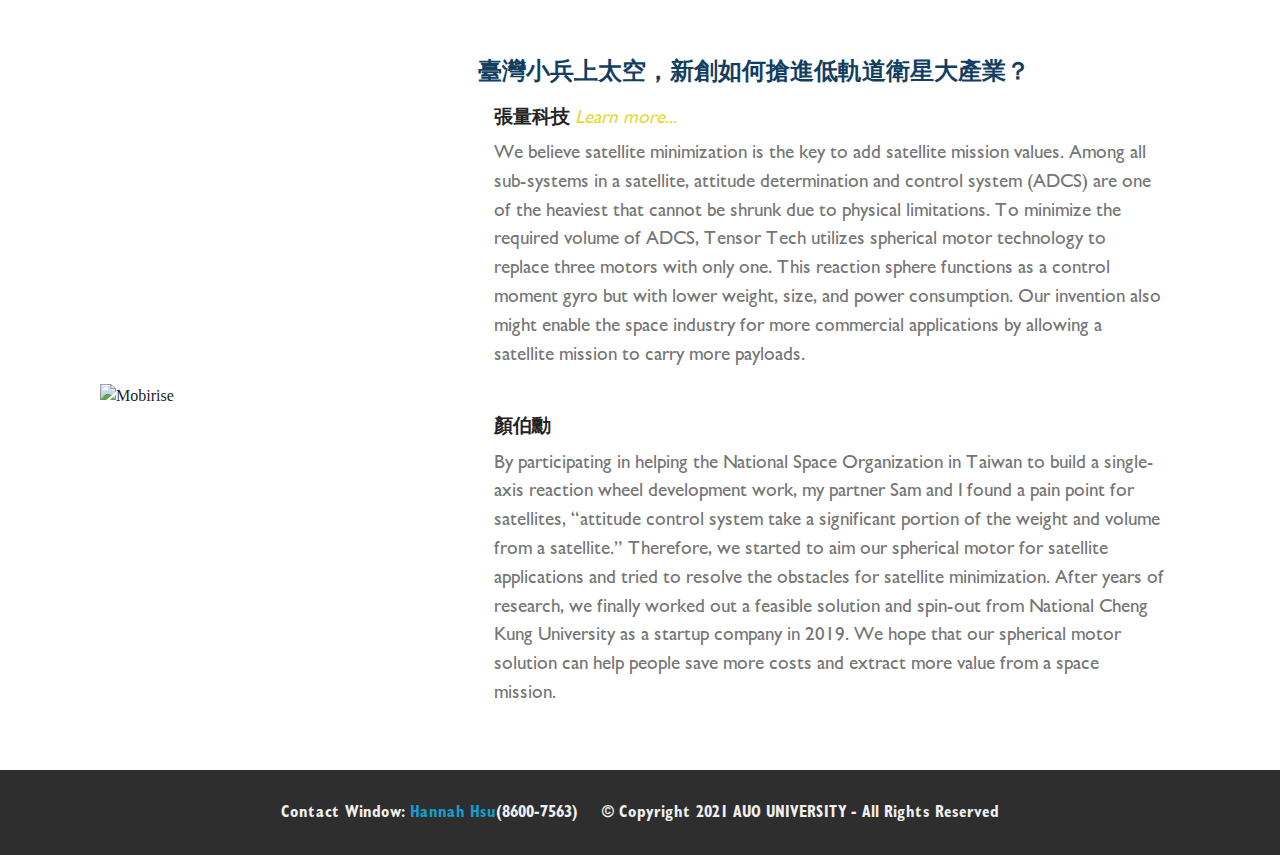
==== commit 4a5cbd21: "Update page2.html" ====
--- a/page2.html
+++ b/page2.html
@@ -10,7 +10,7 @@
   <meta name="description" content="Site Creator Description">
   
   
-  <title>出席講者</title>
+  <title>講者介紹</title>
   <link rel="stylesheet" href="assets/web/assets/mobirise-icons/mobirise-icons.css">
   <link rel="stylesheet" href="assets/bootstrap/css/bootstrap.min.css">
   <link rel="stylesheet" href="assets/bootstrap/css/bootstrap-grid.min.css">
@@ -62,7 +62,7 @@
     </nav>
 </section>
 
-<section class="engine"><a href="https://mobirise.info/p">web templates free download</a></section><section class="mbr-section article content10 cid-sGkvxNhgwI" id="content10-3a">
+<section class="engine"><a href="https://mobirise.info/g">how to build a website</a></section><section class="mbr-section article content10 cid-sGkvxNhgwI" id="content10-3a">
     
      
 
@@ -300,7 +300,7 @@
         <div class="col-md-12">
             <div class="media-container-row">
                 <div class="mbr-figure m-auto" style="width: 35%;">
-                    <img src="assets/images/-628x51480.png" alt="Mobirise" title="">
+                    <img src="assets/images/-628x514136.png" alt="Mobirise" title="">
                 </div>
                 <div class=" align-left aside-content">
                     <h2 class="mbr-title pt-2 mbr-fonts-style display-5"><strong>消費者行為 Reset 中，Everything From Home 全新商機啟動</strong></h2>
@@ -405,10 +405,10 @@
         <div class="col-md-12">
             <div class="media-container-row">
                 <div class="mbr-figure m-auto" style="width: 35%;">
-                    <img src="assets/images/-628x51481.png" alt="Mobirise" title="">
+                    <img src="assets/images/-628x514137.png" alt="Mobirise" title="">
                 </div>
                 <div class=" align-left aside-content">
-                    <h2 class="mbr-title pt-2 mbr-fonts-style display-5"><strong>打造疫後智慧新城市，5G如何驅動數據新商機？</strong></h2>
+                    <h2 class="mbr-title pt-2 mbr-fonts-style display-5"><strong>打造疫後智慧新城市，擘劃數據新商機</strong></h2>
                     <div class="mbr-section-text">
                         
                     </div>
@@ -613,7 +613,7 @@
         <div class="col-md-12">
             <div class="media-container-row">
                 <div class="mbr-figure m-auto" style="width: 35%;">
-                    <img src="assets/images/v2-628x51482.png" alt="Mobirise" title="">
+                    <img src="assets/images/v2-628x514138.png" alt="Mobirise" title="">
                 </div>
                 <div class=" align-left aside-content">
                     <h2 class="mbr-title pt-2 mbr-fonts-style display-5"><strong>臺灣跟上能源革新，智慧電網技術如何落實？</strong></h2>
@@ -821,7 +821,7 @@
         <div class="col-md-12">
             <div class="media-container-row">
                 <div class="mbr-figure m-auto" style="width: 35%;">
-                    <img src="assets/images/-628x51483.png" alt="Mobirise" title="">
+                    <img src="assets/images/-628x514139.png" alt="Mobirise" title="">
                 </div>
                 <div class=" align-left aside-content">
                     <h2 class="mbr-title pt-2 mbr-fonts-style display-5"><strong>臺灣小兵上太空，新創如何搶進低軌道衛星大產業？
@@ -895,4 +895,4 @@
   
  <div id="scrollToTop" class="scrollToTop mbr-arrow-up"><a style="text-align: center;"><i class="mbr-arrow-up-icon mbr-arrow-up-icon-cm cm-icon cm-icon-smallarrow-up"></i></a></div>
   </body>
-</html>+</html>
